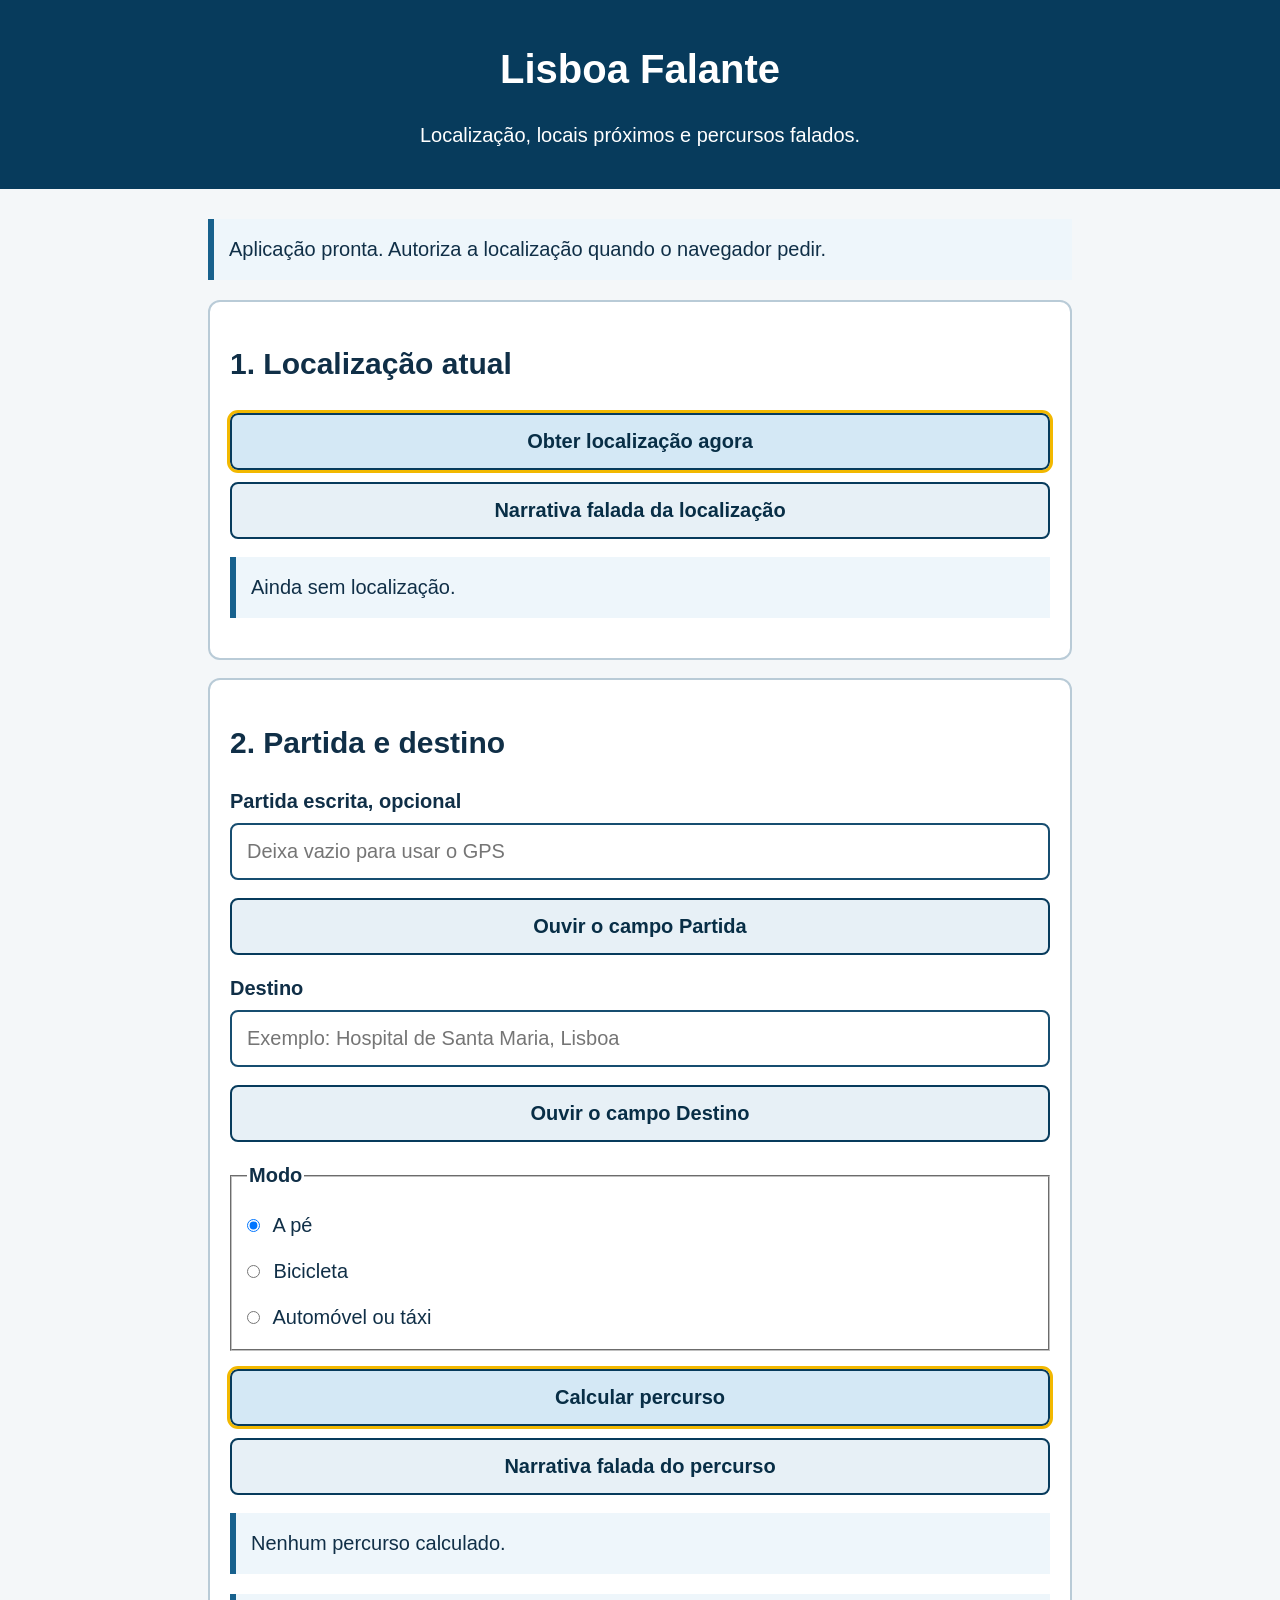
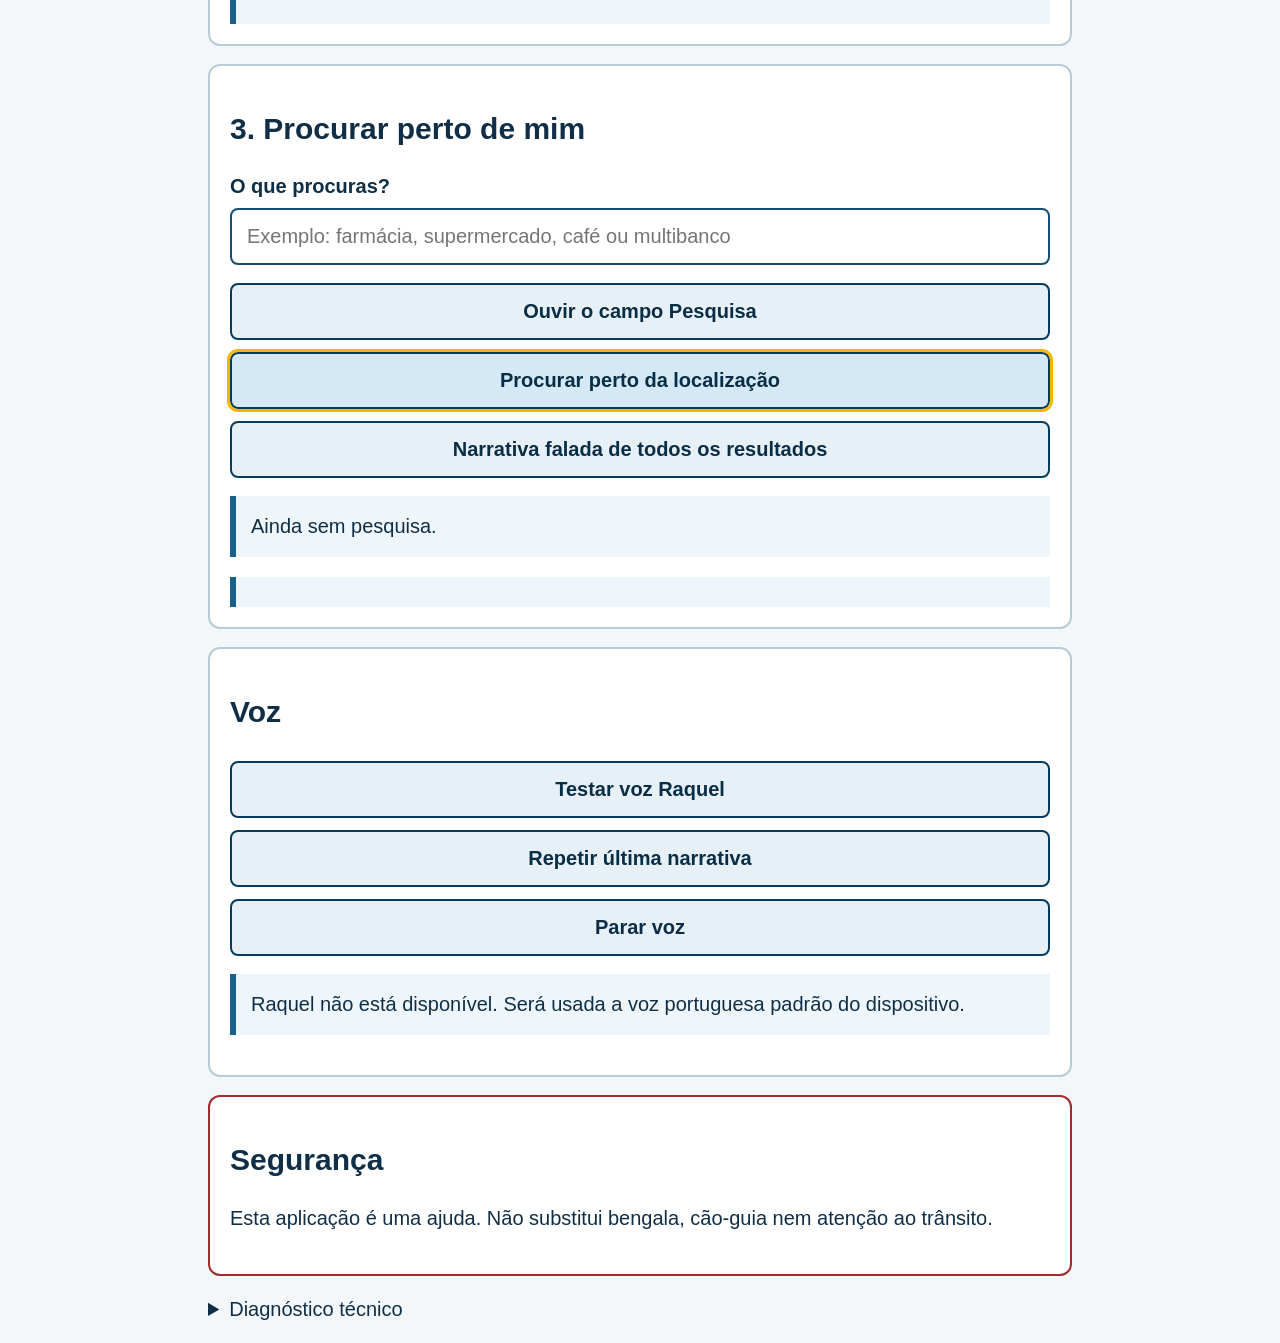
==== index.html @ d51a3bc4 "Lisboa Falante 15.7 - acessibilidade e voz" ====
<!doctype html>
<html lang="pt-PT">
<head>
<meta charset="utf-8">
<meta name="viewport" content="width=device-width,initial-scale=1">
<title>Lisboa Falante 15.7</title>
<link rel="stylesheet" href="style.css?v=15.7">
</head>
<body>
<a class="skip" href="#principal">Saltar para o conteúdo principal</a>
<header><h1>Lisboa Falante</h1><p>Localização, locais próximos e percursos falados.</p></header>
<main id="principal">
<p id="estado-geral" class="estado" role="status" aria-live="assertive">Aplicação pronta. Autoriza a localização quando o navegador pedir.</p>

<section>
<h2>1. Localização atual</h2>
<button id="obter-localizacao" class="principal">Obter localização agora</button>
<button id="ouvir-localizacao">Narrativa falada da localização</button>
<p id="estado-gps" class="estado" role="status" aria-live="assertive">Ainda sem localização.</p>
</section>

<section>
<h2>2. Partida e destino</h2>
<label for="partida">Partida escrita, opcional</label>
<input id="partida" type="text" placeholder="Deixa vazio para usar o GPS">
<button type="button" class="ouvir-campo" data-campo="partida" data-rotulo="Partida">Ouvir o campo Partida</button>

<label for="destino">Destino</label>
<input id="destino" type="text" placeholder="Exemplo: Hospital de Santa Maria, Lisboa">
<button type="button" class="ouvir-campo" data-campo="destino" data-rotulo="Destino">Ouvir o campo Destino</button>

<fieldset><legend>Modo</legend>
<label><input type="radio" name="modo" value="pedestrian" checked> A pé</label>
<label><input type="radio" name="modo" value="bicycle"> Bicicleta</label>
<label><input type="radio" name="modo" value="auto"> Automóvel ou táxi</label>
</fieldset>
<button id="calcular" class="principal">Calcular percurso</button>
<button id="ouvir-percurso">Narrativa falada do percurso</button>
<p id="estado-percurso" class="estado" role="status" aria-live="polite">Nenhum percurso calculado.</p>
<div id="resultado-percurso" class="resultado" tabindex="-1"></div>
</section>

<section>
<h2>3. Procurar perto de mim</h2>
<label for="pesquisa">O que procuras?</label>
<input id="pesquisa" type="text" placeholder="Exemplo: farmácia, supermercado, café ou multibanco">
<button type="button" class="ouvir-campo" data-campo="pesquisa" data-rotulo="Pesquisa">Ouvir o campo Pesquisa</button>
<button id="procurar" class="principal">Procurar perto da localização</button>
<button id="ouvir-resultados">Narrativa falada de todos os resultados</button>
<p id="estado-pesquisa" class="estado" role="status" aria-live="polite">Ainda sem pesquisa.</p>
<div id="resultado-pesquisa" class="resultado" tabindex="-1"></div>
</section>

<section>
<h2>Voz</h2>
<button id="testar-voz">Testar voz Raquel</button>
<button id="repetir-ultima">Repetir última narrativa</button>
<button id="parar-voz">Parar voz</button>
<p id="estado-voz" class="estado" role="status" aria-live="polite">A aplicação vai preferir a voz Raquel quando ela estiver instalada no dispositivo.</p>
</section>

<section class="aviso"><h2>Segurança</h2><p>Esta aplicação é uma ajuda. Não substitui bengala, cão-guia nem atenção ao trânsito.</p></section>
<details><summary>Diagnóstico técnico</summary><pre id="diagnostico">Sem erros registados.</pre></details>
</main>
<script src="app.js?v=15.7"></script>
</body>
</html>
---- style.css ----
*{box-sizing:border-box}body{margin:0;font-family:Arial,sans-serif;background:#f4f7f9;color:#102f47;font-size:20px;line-height:1.55}header,main{max-width:900px;margin:auto;padding:18px}header{background:#073b5c;color:#fff;max-width:none;text-align:center}section{background:#fff;border:2px solid #b9cbd7;border-radius:12px;padding:20px;margin:18px 0}h1,h2{line-height:1.2}label,legend{font-weight:700;display:block;margin-top:12px}input{width:100%;font-size:20px;padding:15px;border:2px solid #174d70;border-radius:8px;margin:6px 0 12px}button{width:100%;font-size:20px;font-weight:700;padding:15px;margin:6px 0;border:2px solid #073b5c;border-radius:8px;background:#e7f0f6;color:#082e46}.principal{background:#d4e8f5;outline:3px solid #f2b800}.estado,.resultado{border-left:6px solid #17618d;background:#eef6fb;padding:15px;margin-top:12px}.resultado article{border-top:1px solid #9fb8c8;padding:12px 0}.skip{position:absolute;left:-9999px}.skip:focus{left:10px;top:10px;background:#fff;padding:12px;z-index:10}.aviso{border-color:#a02c2c}button:focus,input:focus,summary:focus{outline:4px solid #f2b800;outline-offset:2px}fieldset{margin:12px 0}fieldset label{font-weight:400}fieldset input{width:auto;margin-right:8px}@media(max-width:600px){body{font-size:18px}button,input{font-size:18px}}
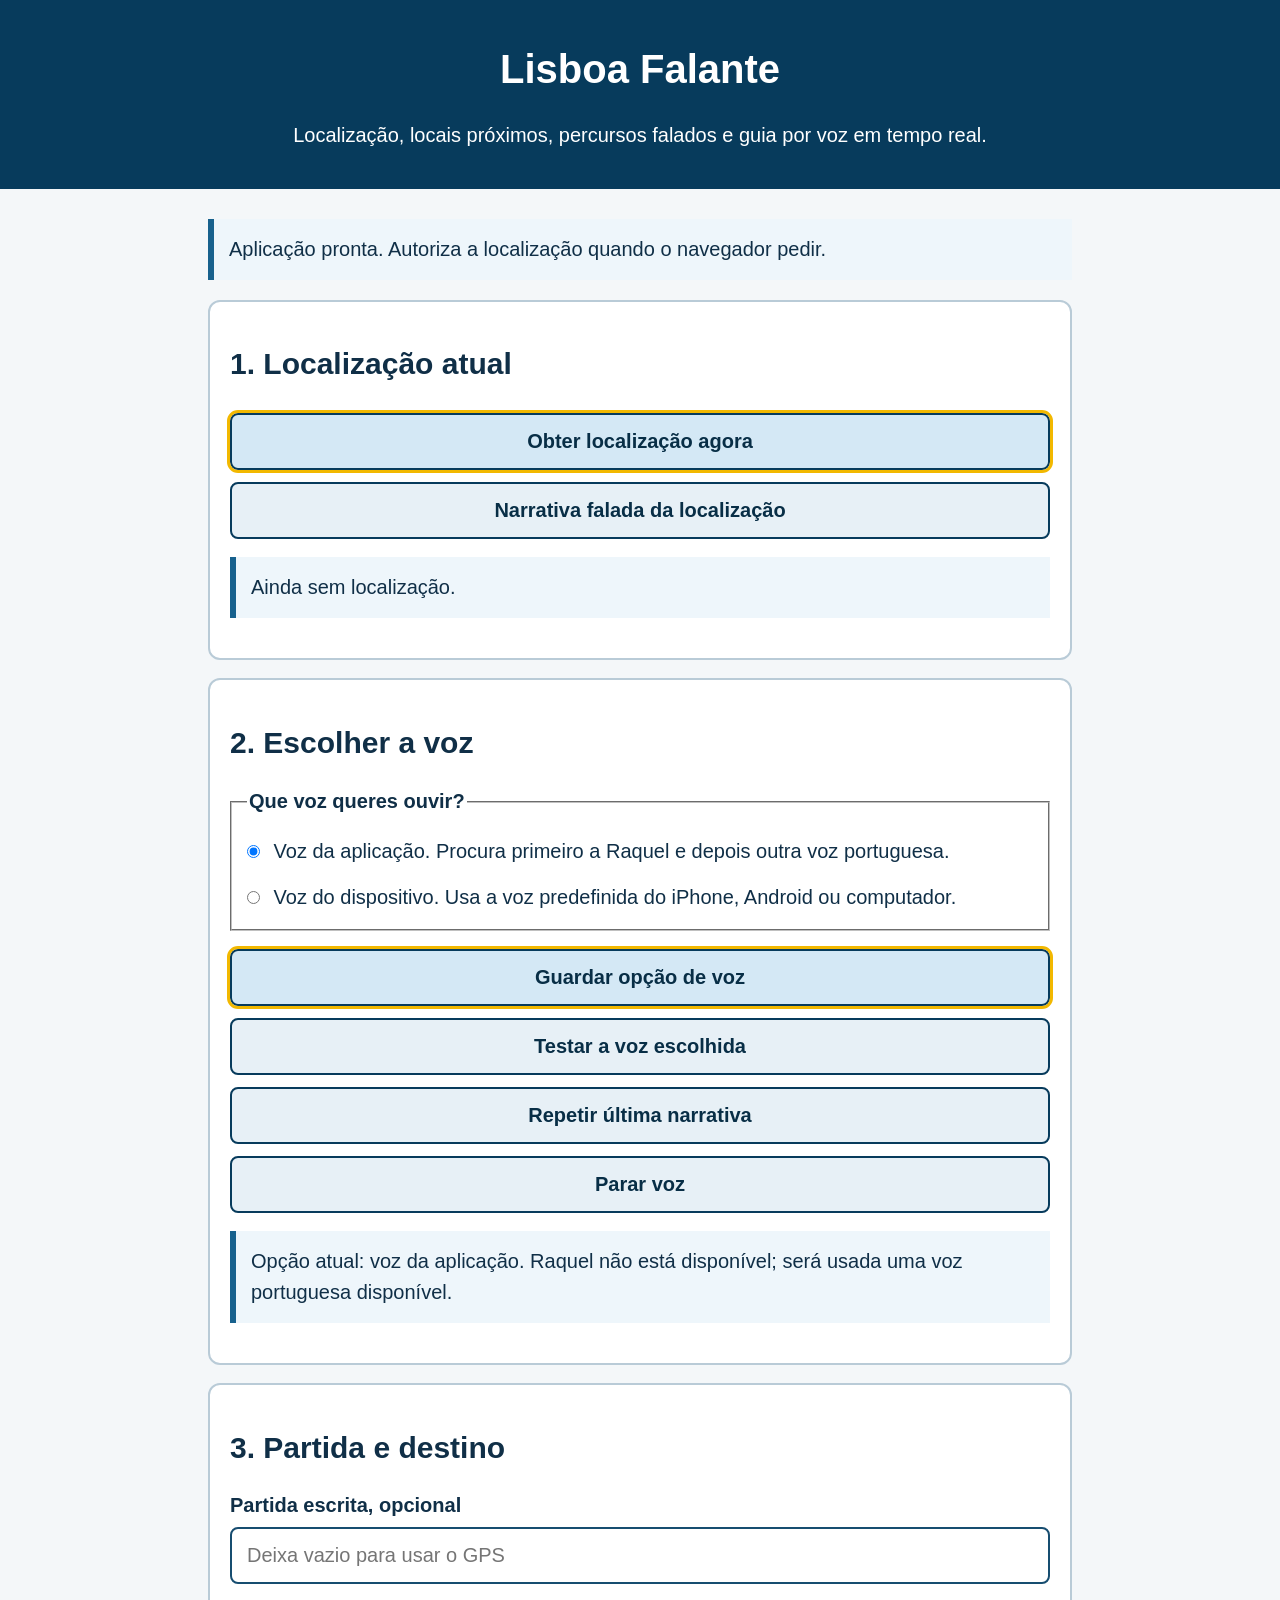
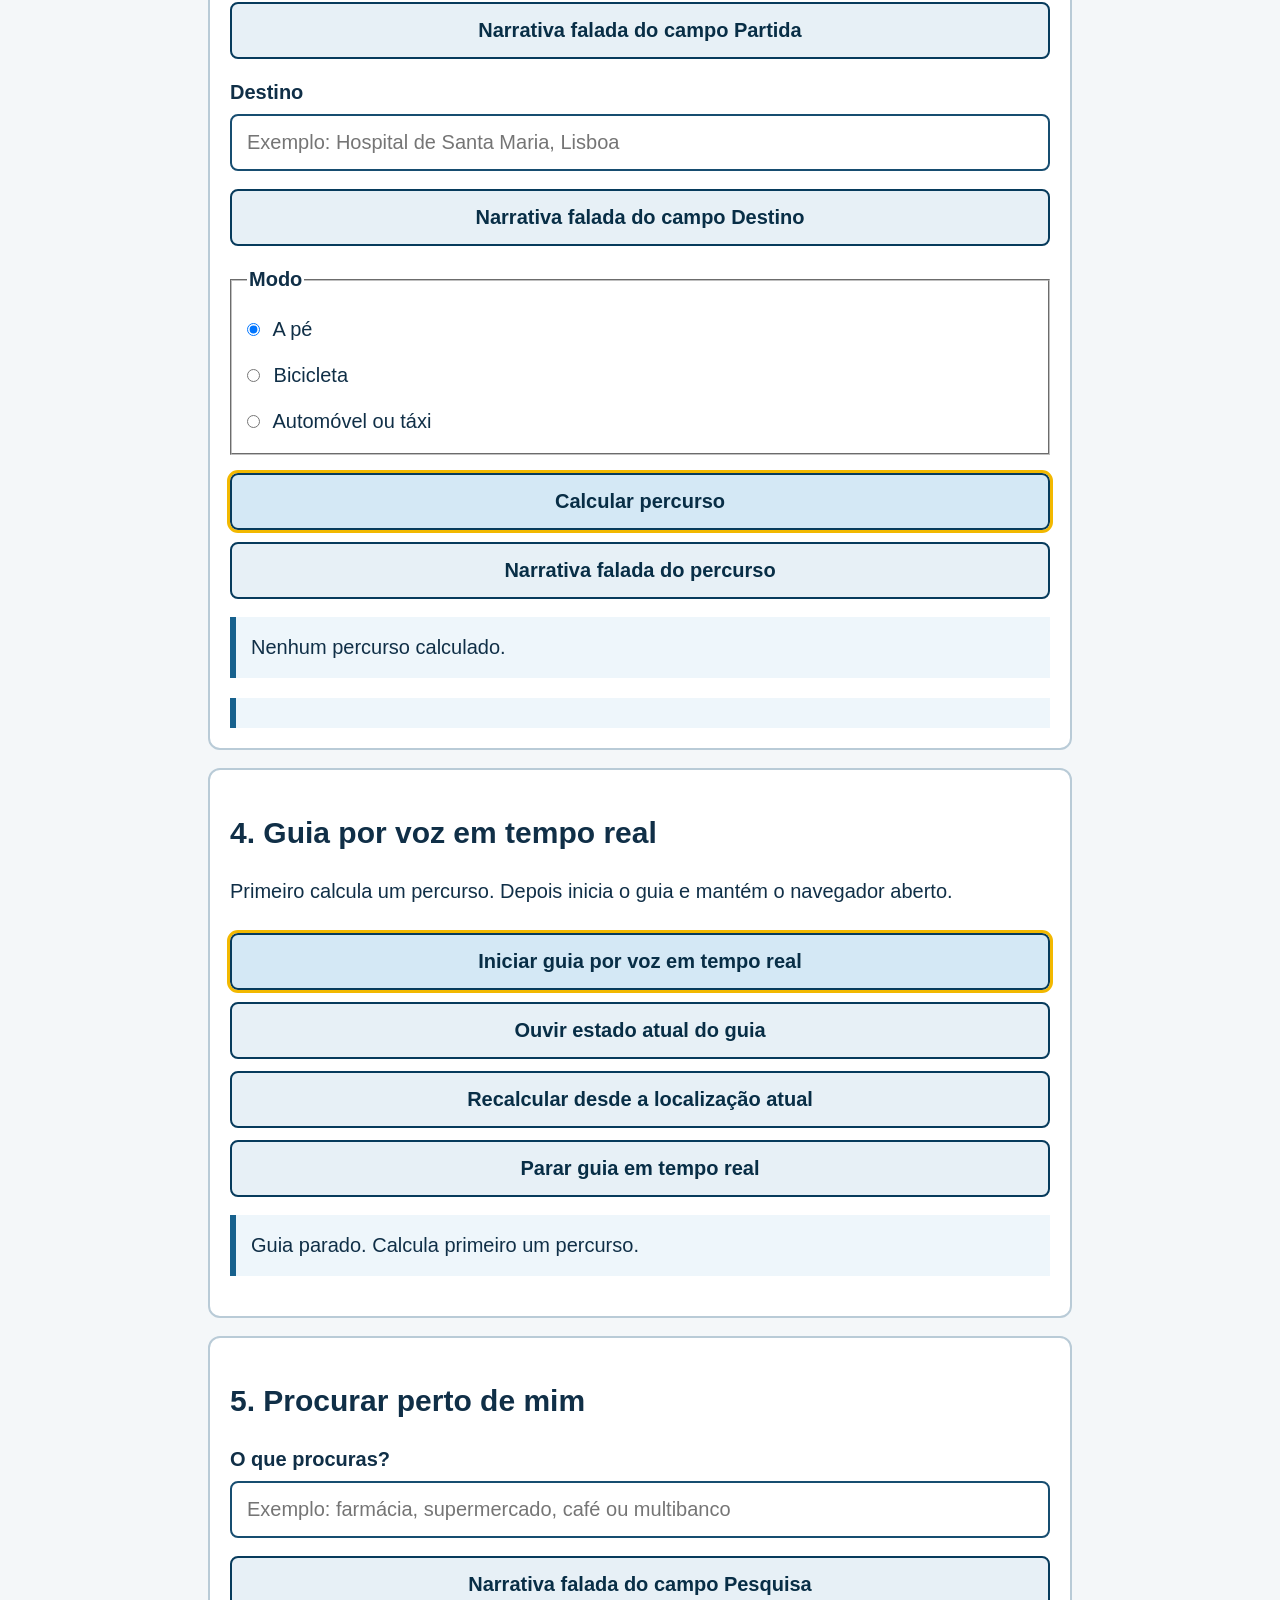
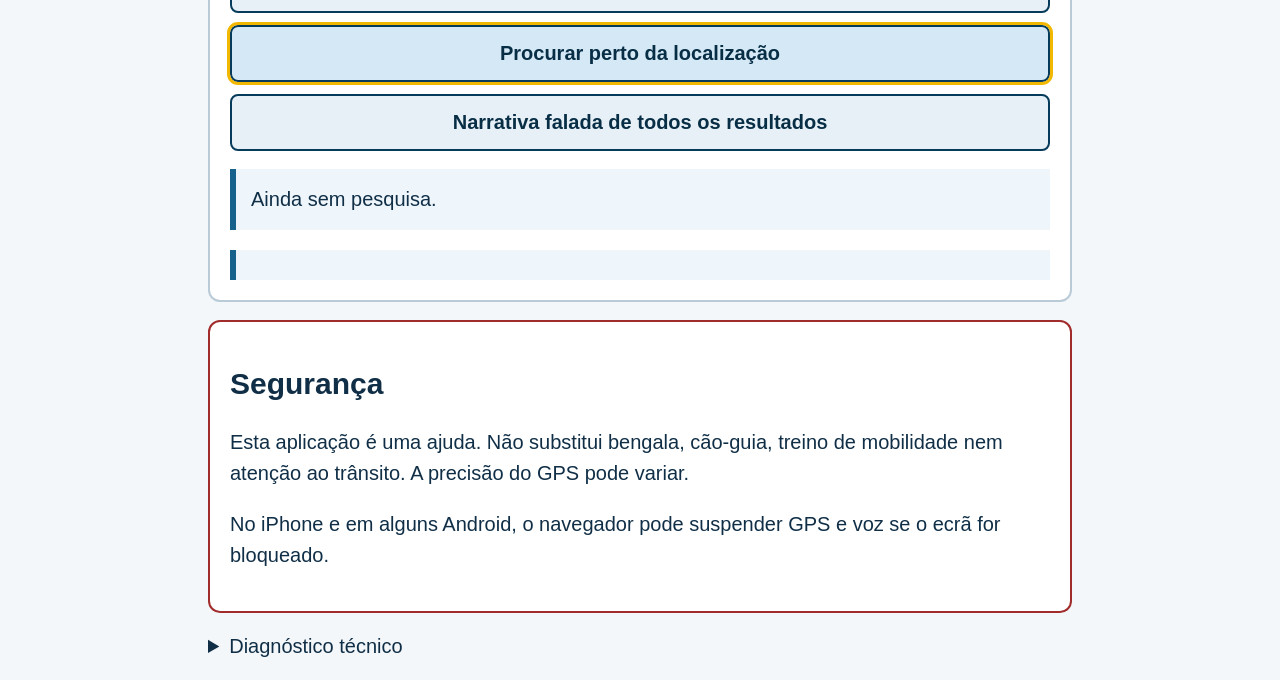
==== commit 08b4154d: "Lisboa Falante 15.8 - guia por voz em tempo real" ====
--- a/index.html
+++ b/index.html
@@ -3,12 +3,13 @@
 <head>
 <meta charset="utf-8">
 <meta name="viewport" content="width=device-width,initial-scale=1">
-<title>Lisboa Falante 15.7</title>
-<link rel="stylesheet" href="style.css?v=15.7">
+<meta name="theme-color" content="#083b66">
+<title>Lisboa Falante 15.8</title>
+<link rel="stylesheet" href="style.css?v=15.8">
 </head>
 <body>
 <a class="skip" href="#principal">Saltar para o conteúdo principal</a>
-<header><h1>Lisboa Falante</h1><p>Localização, locais próximos e percursos falados.</p></header>
+<header><h1>Lisboa Falante</h1><p>Localização, locais próximos, percursos falados e guia por voz em tempo real.</p></header>
 <main id="principal">
 <p id="estado-geral" class="estado" role="status" aria-live="assertive">Aplicação pronta. Autoriza a localização quando o navegador pedir.</p>
 
@@ -20,14 +21,28 @@
 </section>
 
 <section>
-<h2>2. Partida e destino</h2>
+<h2>2. Escolher a voz</h2>
+<fieldset>
+<legend>Que voz queres ouvir?</legend>
+<label><input type="radio" name="tipo-voz" value="aplicacao" checked> Voz da aplicação. Procura primeiro a Raquel e depois outra voz portuguesa.</label>
+<label><input type="radio" name="tipo-voz" value="dispositivo"> Voz do dispositivo. Usa a voz predefinida do iPhone, Android ou computador.</label>
+</fieldset>
+<button id="guardar-voz" class="principal">Guardar opção de voz</button>
+<button id="testar-voz">Testar a voz escolhida</button>
+<button id="repetir-ultima">Repetir última narrativa</button>
+<button id="parar-voz">Parar voz</button>
+<p id="estado-voz" class="estado" role="status" aria-live="polite">A carregar as vozes disponíveis.</p>
+</section>
+
+<section>
+<h2>3. Partida e destino</h2>
 <label for="partida">Partida escrita, opcional</label>
-<input id="partida" type="text" placeholder="Deixa vazio para usar o GPS">
-<button type="button" class="ouvir-campo" data-campo="partida" data-rotulo="Partida">Ouvir o campo Partida</button>
+<input id="partida" type="text" autocomplete="street-address" placeholder="Deixa vazio para usar o GPS">
+<button type="button" class="ouvir-campo" data-campo="partida" data-rotulo="Partida">Narrativa falada do campo Partida</button>
 
 <label for="destino">Destino</label>
-<input id="destino" type="text" placeholder="Exemplo: Hospital de Santa Maria, Lisboa">
-<button type="button" class="ouvir-campo" data-campo="destino" data-rotulo="Destino">Ouvir o campo Destino</button>
+<input id="destino" type="text" autocomplete="street-address" placeholder="Exemplo: Hospital de Santa Maria, Lisboa">
+<button type="button" class="ouvir-campo" data-campo="destino" data-rotulo="Destino">Narrativa falada do campo Destino</button>
 
 <fieldset><legend>Modo</legend>
 <label><input type="radio" name="modo" value="pedestrian" checked> A pé</label>
@@ -41,27 +56,29 @@
 </section>
 
 <section>
-<h2>3. Procurar perto de mim</h2>
+<h2>4. Guia por voz em tempo real</h2>
+<p>Primeiro calcula um percurso. Depois inicia o guia e mantém o navegador aberto.</p>
+<button id="iniciar-guia" class="principal" disabled>Iniciar guia por voz em tempo real</button>
+<button id="estado-guia-falado" disabled>Ouvir estado atual do guia</button>
+<button id="recalcular-guia" disabled>Recalcular desde a localização atual</button>
+<button id="parar-guia" disabled>Parar guia em tempo real</button>
+<p id="estado-guia" class="estado" role="status" aria-live="assertive">Guia parado. Calcula primeiro um percurso.</p>
+</section>
+
+<section>
+<h2>5. Procurar perto de mim</h2>
 <label for="pesquisa">O que procuras?</label>
-<input id="pesquisa" type="text" placeholder="Exemplo: farmácia, supermercado, café ou multibanco">
-<button type="button" class="ouvir-campo" data-campo="pesquisa" data-rotulo="Pesquisa">Ouvir o campo Pesquisa</button>
+<input id="pesquisa" type="text" enterkeyhint="search" placeholder="Exemplo: farmácia, supermercado, café ou multibanco">
+<button type="button" class="ouvir-campo" data-campo="pesquisa" data-rotulo="Pesquisa">Narrativa falada do campo Pesquisa</button>
 <button id="procurar" class="principal">Procurar perto da localização</button>
 <button id="ouvir-resultados">Narrativa falada de todos os resultados</button>
 <p id="estado-pesquisa" class="estado" role="status" aria-live="polite">Ainda sem pesquisa.</p>
 <div id="resultado-pesquisa" class="resultado" tabindex="-1"></div>
 </section>
 
-<section>
-<h2>Voz</h2>
-<button id="testar-voz">Testar voz Raquel</button>
-<button id="repetir-ultima">Repetir última narrativa</button>
-<button id="parar-voz">Parar voz</button>
-<p id="estado-voz" class="estado" role="status" aria-live="polite">A aplicação vai preferir a voz Raquel quando ela estiver instalada no dispositivo.</p>
-</section>
-
-<section class="aviso"><h2>Segurança</h2><p>Esta aplicação é uma ajuda. Não substitui bengala, cão-guia nem atenção ao trânsito.</p></section>
+<section class="aviso"><h2>Segurança</h2><p>Esta aplicação é uma ajuda. Não substitui bengala, cão-guia, treino de mobilidade nem atenção ao trânsito. A precisão do GPS pode variar.</p><p>No iPhone e em alguns Android, o navegador pode suspender GPS e voz se o ecrã for bloqueado.</p></section>
 <details><summary>Diagnóstico técnico</summary><pre id="diagnostico">Sem erros registados.</pre></details>
 </main>
-<script src="app.js?v=15.7"></script>
+<script src="app.js?v=15.8"></script>
 </body>
 </html>
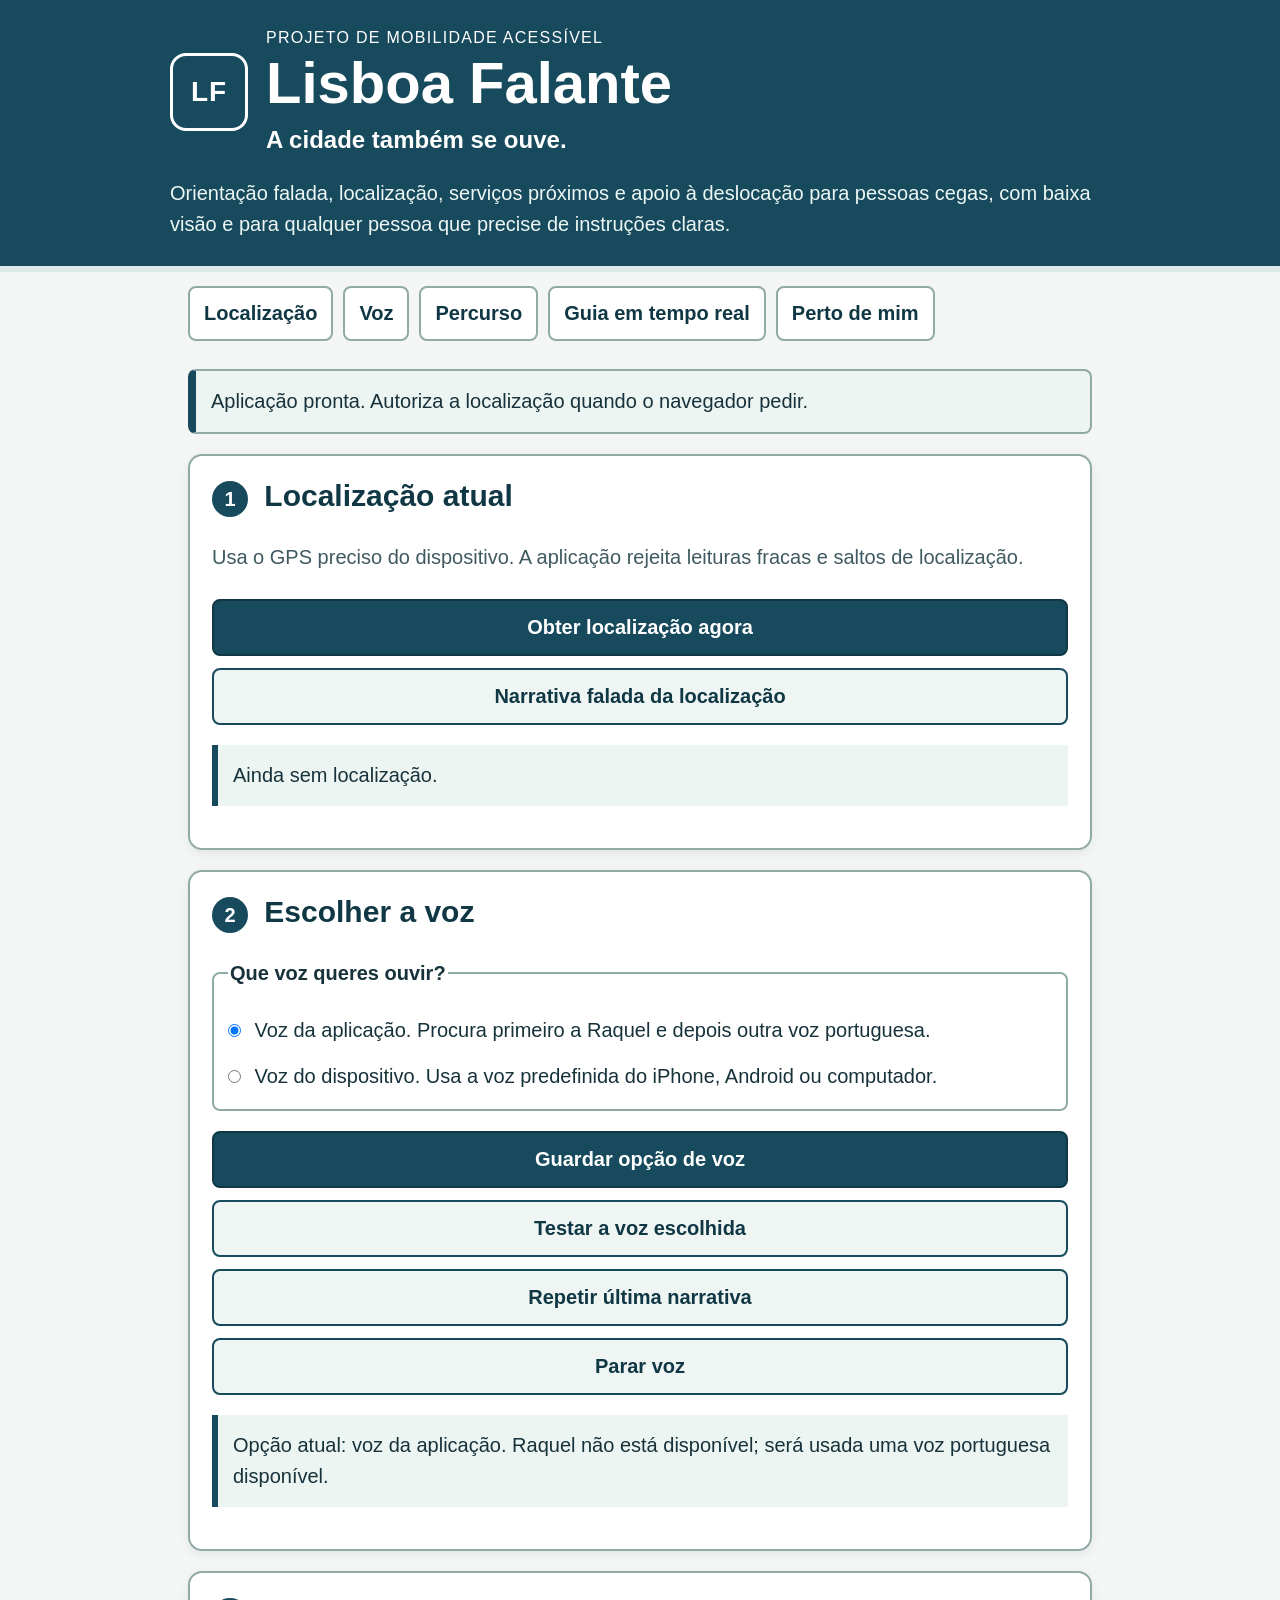
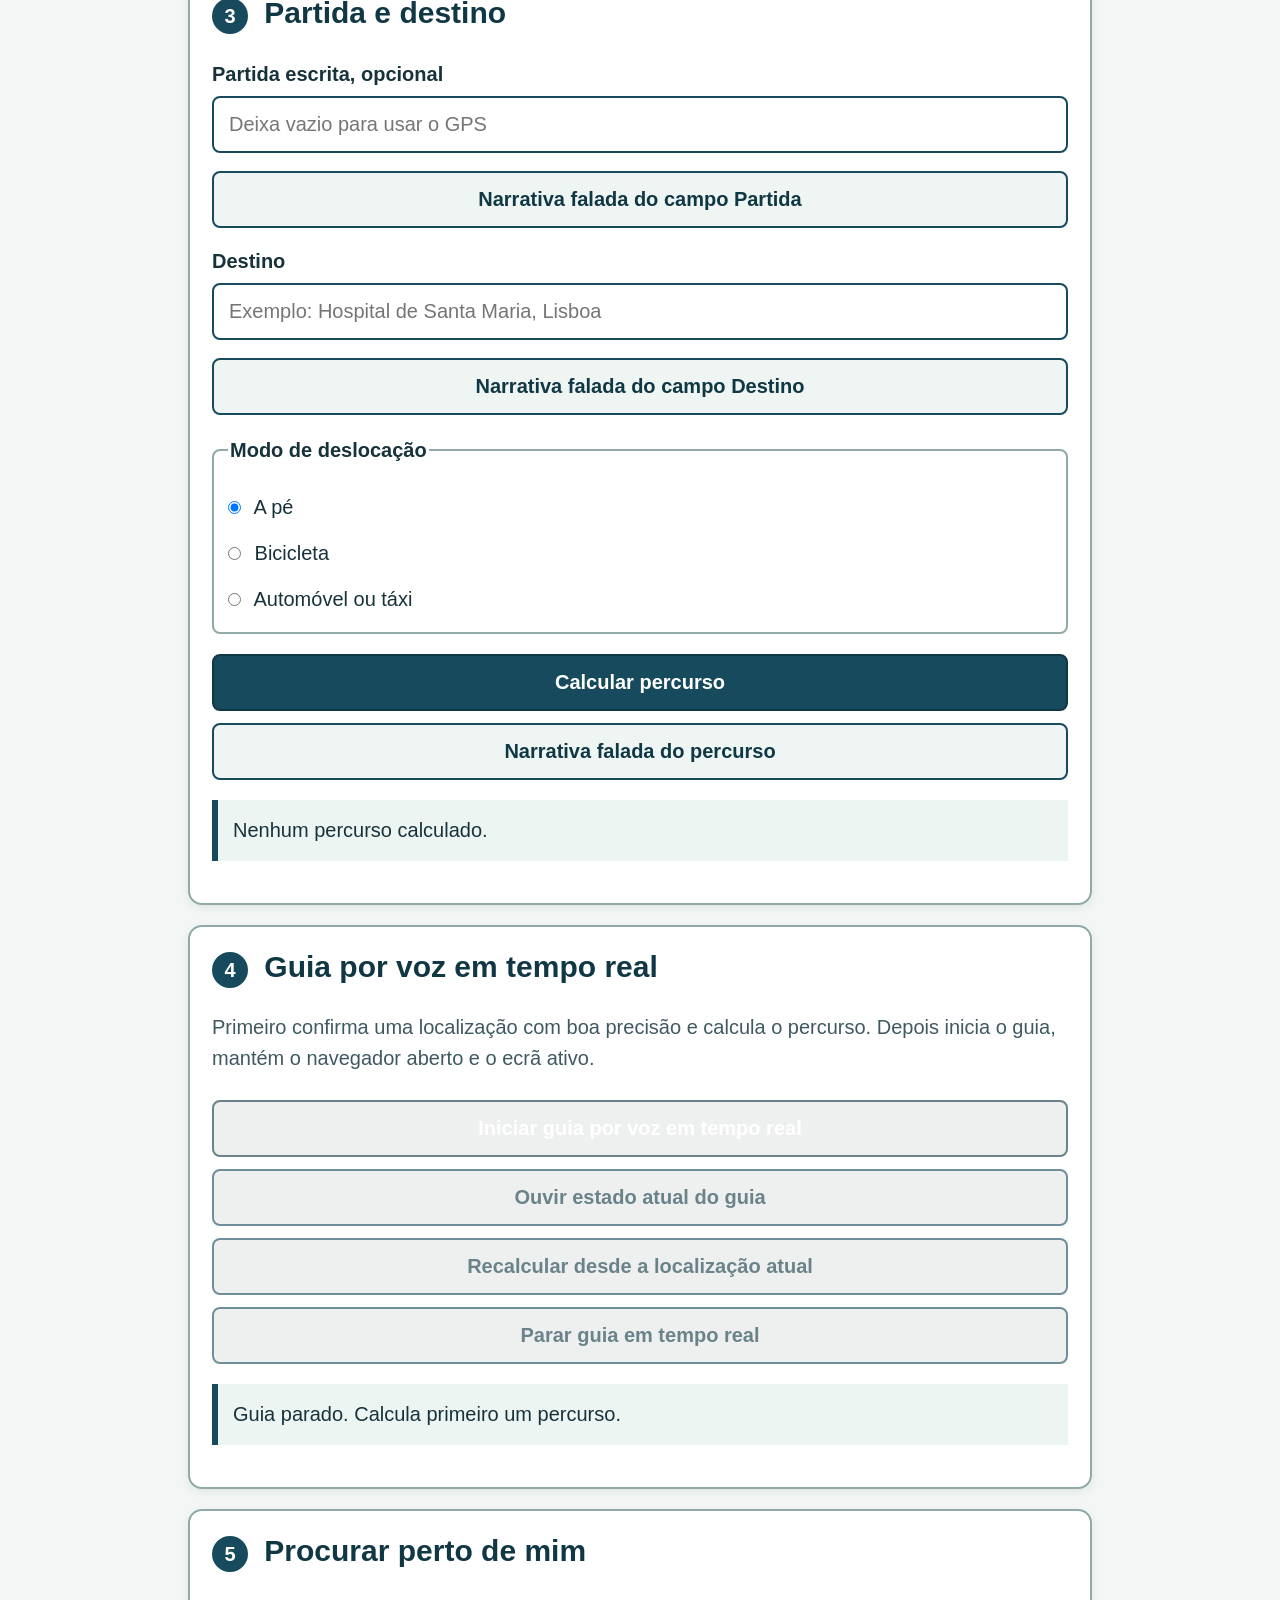
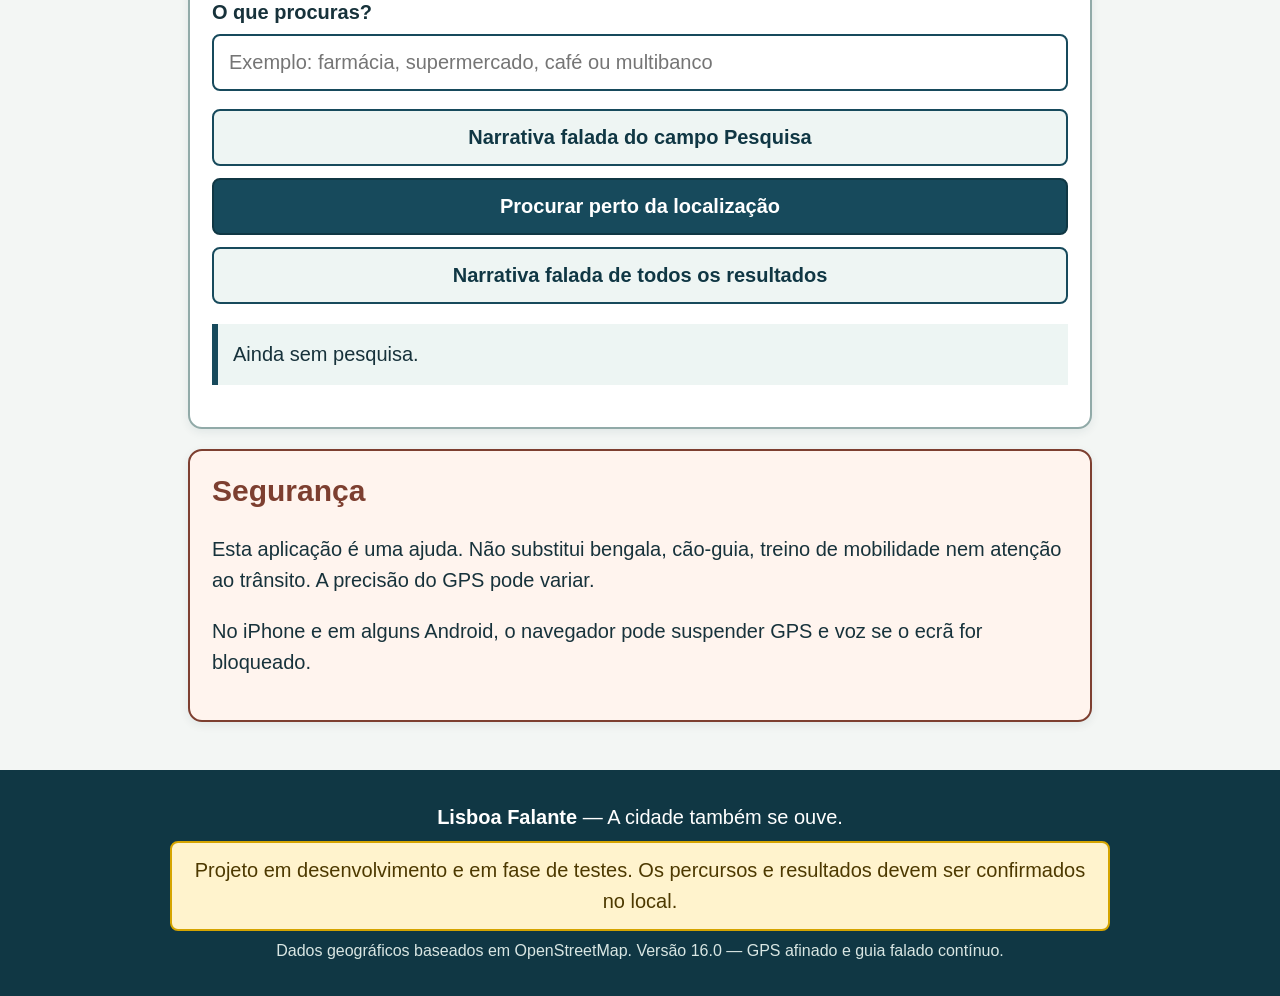
==== commit 28de45b0: "Publicar Lisboa Falante 16.0 GPS afinado" ====
--- a/index.html
+++ b/index.html
@@ -3,25 +3,46 @@
 <head>
 <meta charset="utf-8">
 <meta name="viewport" content="width=device-width,initial-scale=1">
-<meta name="theme-color" content="#083b66">
-<title>Lisboa Falante 15.8</title>
-<link rel="stylesheet" href="style.css?v=15.8">
+<meta name="theme-color" content="#174a5c">
+<meta name="description" content="Lisboa Falante: orientação acessível por GPS, pesquisa de serviços próximos, percursos narrados e guia por voz em tempo real.">
+<title>Lisboa Falante — A cidade também se ouve</title>
+<link rel="stylesheet" href="style.css?v=16.0">
 </head>
 <body>
 <a class="skip" href="#principal">Saltar para o conteúdo principal</a>
-<header><h1>Lisboa Falante</h1><p>Localização, locais próximos, percursos falados e guia por voz em tempo real.</p></header>
+<header class="topo-institucional">
+  <div class="marca" aria-label="Lisboa Falante">
+    <div class="simbolo" aria-hidden="true">LF</div>
+    <div>
+      <p class="designacao">Projeto de mobilidade acessível</p>
+      <h1>Lisboa Falante</h1>
+      <p class="lema">A cidade também se ouve.</p>
+    </div>
+  </div>
+  <p class="apresentacao">Orientação falada, localização, serviços próximos e apoio à deslocação para pessoas cegas, com baixa visão e para qualquer pessoa que precise de instruções claras.</p>
+</header>
+
+<nav class="atalhos" aria-label="Atalhos principais">
+  <a href="#localizacao">Localização</a>
+  <a href="#voz">Voz</a>
+  <a href="#percurso">Percurso</a>
+  <a href="#guia">Guia em tempo real</a>
+  <a href="#proximidade">Perto de mim</a>
+</nav>
+
 <main id="principal">
-<p id="estado-geral" class="estado" role="status" aria-live="assertive">Aplicação pronta. Autoriza a localização quando o navegador pedir.</p>
+<p id="estado-geral" class="estado destaque-estado" role="status" aria-live="assertive">Aplicação pronta. Autoriza a localização quando o navegador pedir.</p>
 
-<section>
-<h2>1. Localização atual</h2>
+<section id="localizacao" aria-labelledby="titulo-localizacao">
+<h2 id="titulo-localizacao"><span class="numero">1</span> Localização atual</h2>
+<p class="ajuda">Usa o GPS preciso do dispositivo. A aplicação rejeita leituras fracas e saltos de localização.</p>
 <button id="obter-localizacao" class="principal">Obter localização agora</button>
 <button id="ouvir-localizacao">Narrativa falada da localização</button>
 <p id="estado-gps" class="estado" role="status" aria-live="assertive">Ainda sem localização.</p>
 </section>
 
-<section>
-<h2>2. Escolher a voz</h2>
+<section id="voz" aria-labelledby="titulo-voz">
+<h2 id="titulo-voz"><span class="numero">2</span> Escolher a voz</h2>
 <fieldset>
 <legend>Que voz queres ouvir?</legend>
 <label><input type="radio" name="tipo-voz" value="aplicacao" checked> Voz da aplicação. Procura primeiro a Raquel e depois outra voz portuguesa.</label>
@@ -34,8 +55,8 @@
 <p id="estado-voz" class="estado" role="status" aria-live="polite">A carregar as vozes disponíveis.</p>
 </section>
 
-<section>
-<h2>3. Partida e destino</h2>
+<section id="percurso" aria-labelledby="titulo-percurso">
+<h2 id="titulo-percurso"><span class="numero">3</span> Partida e destino</h2>
 <label for="partida">Partida escrita, opcional</label>
 <input id="partida" type="text" autocomplete="street-address" placeholder="Deixa vazio para usar o GPS">
 <button type="button" class="ouvir-campo" data-campo="partida" data-rotulo="Partida">Narrativa falada do campo Partida</button>
@@ -44,7 +65,7 @@
 <input id="destino" type="text" autocomplete="street-address" placeholder="Exemplo: Hospital de Santa Maria, Lisboa">
 <button type="button" class="ouvir-campo" data-campo="destino" data-rotulo="Destino">Narrativa falada do campo Destino</button>
 
-<fieldset><legend>Modo</legend>
+<fieldset><legend>Modo de deslocação</legend>
 <label><input type="radio" name="modo" value="pedestrian" checked> A pé</label>
 <label><input type="radio" name="modo" value="bicycle"> Bicicleta</label>
 <label><input type="radio" name="modo" value="auto"> Automóvel ou táxi</label>
@@ -55,9 +76,9 @@
 <div id="resultado-percurso" class="resultado" tabindex="-1"></div>
 </section>
 
-<section>
-<h2>4. Guia por voz em tempo real</h2>
-<p>Primeiro calcula um percurso. Depois inicia o guia e mantém o navegador aberto.</p>
+<section id="guia" aria-labelledby="titulo-guia">
+<h2 id="titulo-guia"><span class="numero">4</span> Guia por voz em tempo real</h2>
+<p class="ajuda">Primeiro confirma uma localização com boa precisão e calcula o percurso. Depois inicia o guia, mantém o navegador aberto e o ecrã ativo.</p>
 <button id="iniciar-guia" class="principal" disabled>Iniciar guia por voz em tempo real</button>
 <button id="estado-guia-falado" disabled>Ouvir estado atual do guia</button>
 <button id="recalcular-guia" disabled>Recalcular desde a localização atual</button>
@@ -65,8 +86,8 @@
 <p id="estado-guia" class="estado" role="status" aria-live="assertive">Guia parado. Calcula primeiro um percurso.</p>
 </section>
 
-<section>
-<h2>5. Procurar perto de mim</h2>
+<section id="proximidade" aria-labelledby="titulo-proximidade">
+<h2 id="titulo-proximidade"><span class="numero">5</span> Procurar perto de mim</h2>
 <label for="pesquisa">O que procuras?</label>
 <input id="pesquisa" type="text" enterkeyhint="search" placeholder="Exemplo: farmácia, supermercado, café ou multibanco">
 <button type="button" class="ouvir-campo" data-campo="pesquisa" data-rotulo="Pesquisa">Narrativa falada do campo Pesquisa</button>
@@ -76,9 +97,20 @@
 <div id="resultado-pesquisa" class="resultado" tabindex="-1"></div>
 </section>
 
-<section class="aviso"><h2>Segurança</h2><p>Esta aplicação é uma ajuda. Não substitui bengala, cão-guia, treino de mobilidade nem atenção ao trânsito. A precisão do GPS pode variar.</p><p>No iPhone e em alguns Android, o navegador pode suspender GPS e voz se o ecrã for bloqueado.</p></section>
-<details><summary>Diagnóstico técnico</summary><pre id="diagnostico">Sem erros registados.</pre></details>
+<section class="aviso" aria-labelledby="titulo-seguranca">
+<h2 id="titulo-seguranca">Segurança</h2>
+<p>Esta aplicação é uma ajuda. Não substitui bengala, cão-guia, treino de mobilidade nem atenção ao trânsito. A precisão do GPS pode variar.</p>
+<p>No iPhone e em alguns Android, o navegador pode suspender GPS e voz se o ecrã for bloqueado.</p>
+</section>
+
+<details class="diagnostico-oculto"><summary>Diagnóstico técnico reservado</summary><pre id="diagnostico">Sem erros registados.</pre></details>
 </main>
-<script src="app.js?v=15.8"></script>
+
+<footer>
+  <p><strong>Lisboa Falante</strong> — A cidade também se ouve.</p>
+  <p class="desenvolvimento" role="note">Projeto em desenvolvimento e em fase de testes. Os percursos e resultados devem ser confirmados no local.</p>
+  <p class="creditos">Dados geográficos baseados em OpenStreetMap. Versão 16.0 — GPS afinado e guia falado contínuo.</p>
+</footer>
+<script src="app.js?v=16.0"></script>
 </body>
 </html>
--- a/style.css
+++ b/style.css
@@ -1 +1 @@
-*{box-sizing:border-box}body{margin:0;font-family:Arial,sans-serif;background:#f4f7f9;color:#102f47;font-size:20px;line-height:1.55}header,main{max-width:900px;margin:auto;padding:18px}header{background:#073b5c;color:#fff;max-width:none;text-align:center}section{background:#fff;border:2px solid #b9cbd7;border-radius:12px;padding:20px;margin:18px 0}h1,h2{line-height:1.2}label,legend{font-weight:700;display:block;margin-top:12px}input{width:100%;font-size:20px;padding:15px;border:2px solid #174d70;border-radius:8px;margin:6px 0 12px}button{width:100%;font-size:20px;font-weight:700;padding:15px;margin:6px 0;border:2px solid #073b5c;border-radius:8px;background:#e7f0f6;color:#082e46}.principal{background:#d4e8f5;outline:3px solid #f2b800}.estado,.resultado{border-left:6px solid #17618d;background:#eef6fb;padding:15px;margin-top:12px}.resultado article{border-top:1px solid #9fb8c8;padding:12px 0}.skip{position:absolute;left:-9999px}.skip:focus{left:10px;top:10px;background:#fff;padding:12px;z-index:10}.aviso{border-color:#a02c2c}button:focus,input:focus,summary:focus{outline:4px solid #f2b800;outline-offset:2px}fieldset{margin:12px 0}fieldset label{font-weight:400}fieldset input{width:auto;margin-right:8px}@media(max-width:600px){body{font-size:18px}button,input{font-size:18px}}
+:root{--fundo:#f3f6f4;--superficie:#fff;--texto:#17323b;--texto-suave:#3f5961;--primaria:#174a5c;--primaria-escura:#103744;--secundaria:#dcebe7;--borda:#91aaa8;--foco:#e6a700;--estado:#edf5f3;--alerta:#7d3f30;--alerta-fundo:#fff4ee}*{box-sizing:border-box}html{scroll-behavior:smooth}body{margin:0;font-family:Arial,"Helvetica Neue",sans-serif;background:var(--fundo);color:var(--texto);font-size:20px;line-height:1.55}.skip{position:absolute;left:-9999px}.skip:focus{left:12px;top:12px;background:#fff;color:#000;padding:14px;z-index:100;border:3px solid var(--foco)}.topo-institucional{background:var(--primaria);color:#fff;padding:26px max(20px,calc((100% - 940px)/2));border-bottom:6px solid var(--secundaria)}.marca{display:flex;gap:18px;align-items:center}.simbolo{display:flex;align-items:center;justify-content:center;min-width:78px;height:78px;border:3px solid #fff;border-radius:16px;font-size:28px;font-weight:800;letter-spacing:1px}.designacao{margin:0 0 2px;font-size:16px;text-transform:uppercase;letter-spacing:.08em}.topo-institucional h1{margin:0;font-size:clamp(36px,6vw,58px);line-height:1.05}.lema{margin:7px 0 0;font-size:24px;font-weight:700}.apresentacao{max-width:940px;margin:20px 0 0;color:#edf7f5}.atalhos{max-width:940px;margin:0 auto;padding:14px 18px;display:flex;flex-wrap:wrap;gap:10px}.atalhos a{background:var(--superficie);color:var(--primaria-escura);border:2px solid var(--borda);border-radius:8px;padding:10px 14px;font-weight:700;text-decoration:none}.atalhos a:focus,.atalhos a:hover{background:var(--secundaria);text-decoration:underline}main{max-width:940px;margin:auto;padding:0 18px 28px}section{background:var(--superficie);border:2px solid var(--borda);border-radius:14px;padding:22px;margin:20px 0;box-shadow:0 3px 10px rgba(16,55,68,.08)}h1,h2{line-height:1.2}h2{color:var(--primaria-escura);margin-top:0}.numero{display:inline-flex;align-items:center;justify-content:center;width:36px;height:36px;border-radius:50%;background:var(--primaria);color:#fff;font-size:20px;margin-right:8px}.ajuda{color:var(--texto-suave)}label,legend{font-weight:700;display:block;margin-top:12px}input{width:100%;font-size:20px;padding:15px;border:2px solid var(--primaria);border-radius:8px;margin:6px 0 12px;background:#fff;color:var(--texto)}button{width:100%;font-size:20px;font-weight:700;padding:15px;margin:6px 0;border:2px solid var(--primaria);border-radius:8px;background:#eef5f3;color:var(--primaria-escura);cursor:pointer}button:hover{background:var(--secundaria)}button:disabled{cursor:not-allowed;opacity:.62;background:#e5e8e7}.principal{background:var(--primaria);color:#fff;border-color:var(--primaria-escura)}.principal:hover{background:var(--primaria-escura)}.estado,.resultado{border-left:6px solid var(--primaria);background:var(--estado);padding:15px;margin-top:14px}.destaque-estado{border:2px solid var(--borda);border-left:8px solid var(--primaria);border-radius:8px}.resultado:empty{display:none}.resultado article{border-top:1px solid var(--borda);padding:14px 0}.aviso{border-color:var(--alerta);background:var(--alerta-fundo)}.aviso h2{color:var(--alerta)}button:focus,input:focus,summary:focus,a:focus{outline:4px solid var(--foco);outline-offset:3px}fieldset{margin:14px 0;padding:14px;border:2px solid var(--borda);border-radius:8px}fieldset label{font-weight:400}fieldset input{width:auto;margin-right:8px}.diagnostico-oculto{display:none}footer{background:var(--primaria-escura);color:#fff;text-align:center;padding:24px 18px}footer p{max-width:940px;margin:8px auto}.desenvolvimento{background:#fff3cd;color:#4d3900;border:2px solid #d5a400;border-radius:8px;padding:12px}.creditos{font-size:16px;color:#d9e6e3}@media(max-width:600px){body{font-size:18px}.topo-institucional{padding:22px 16px}.marca{align-items:flex-start}.simbolo{min-width:62px;height:62px;font-size:22px}.lema{font-size:21px}.atalhos{display:block}.atalhos a{display:block;margin:7px 0}button,input{font-size:18px}section{padding:17px}}
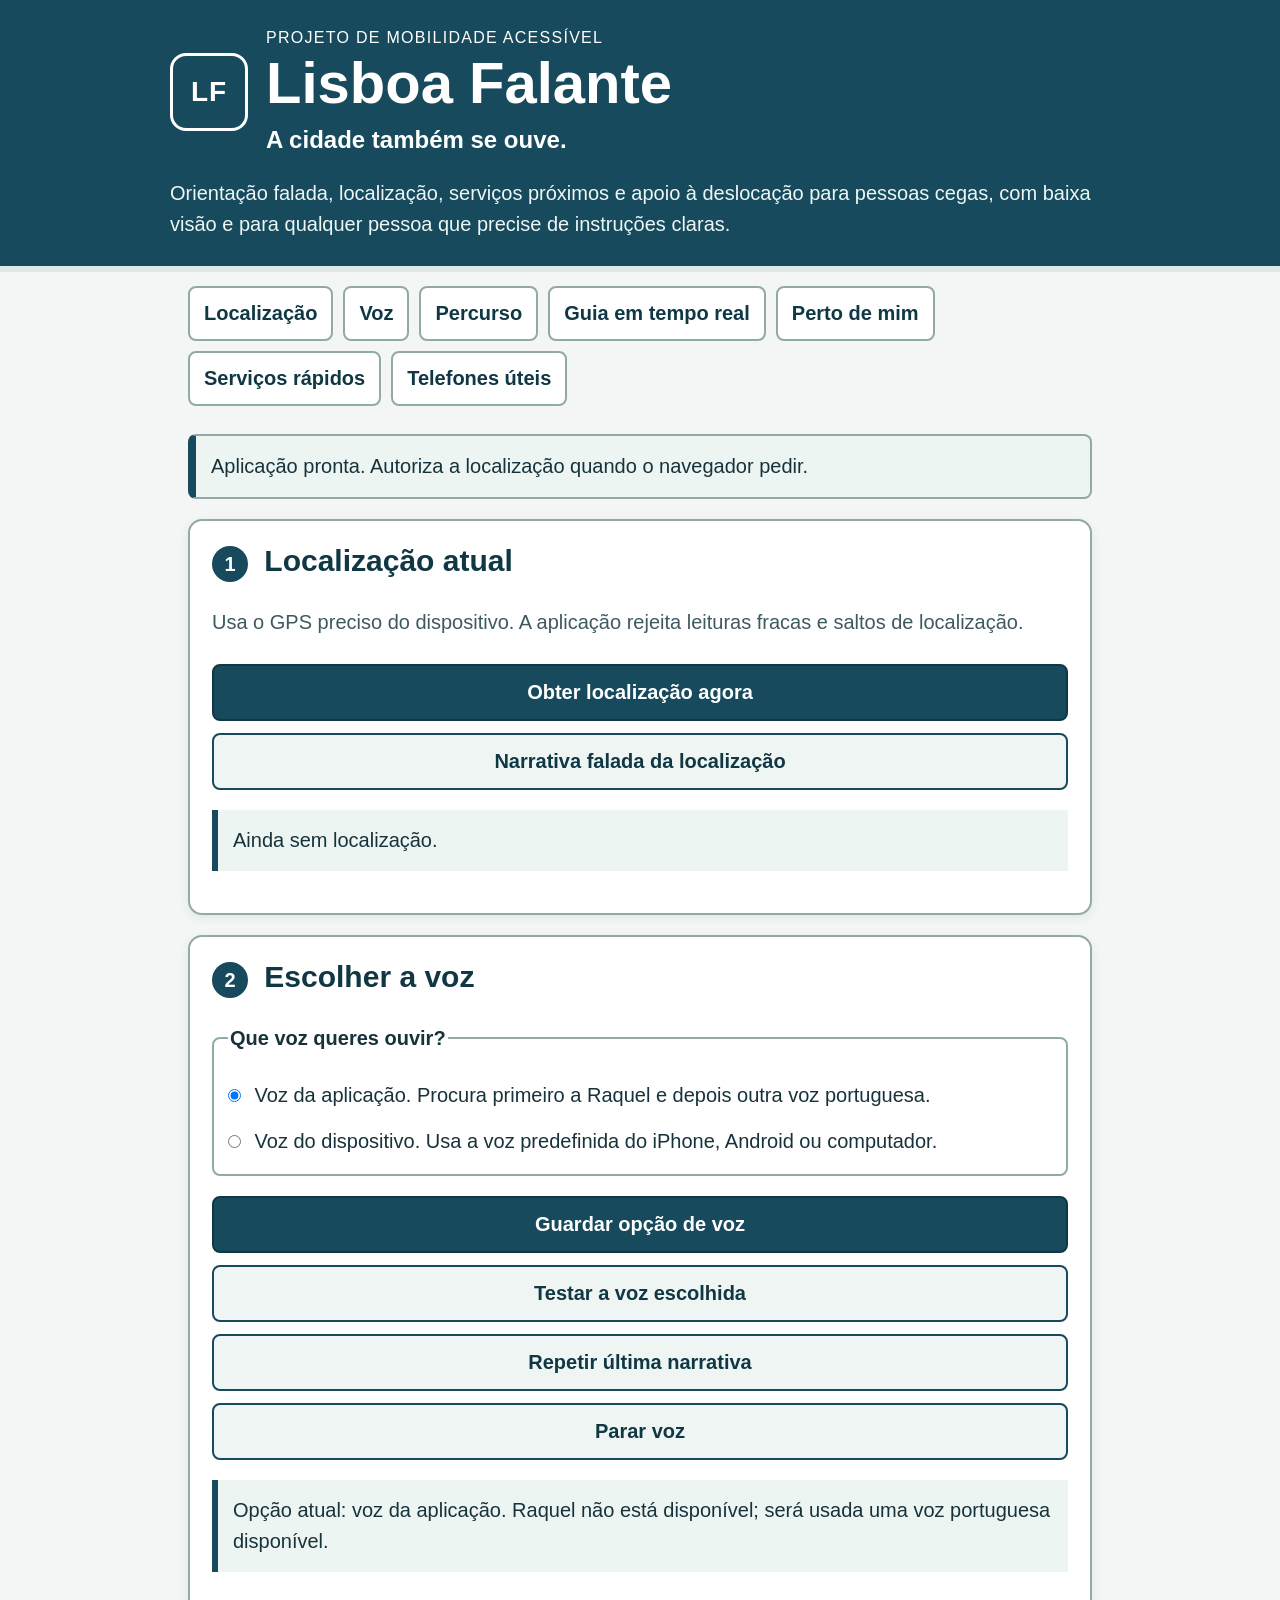
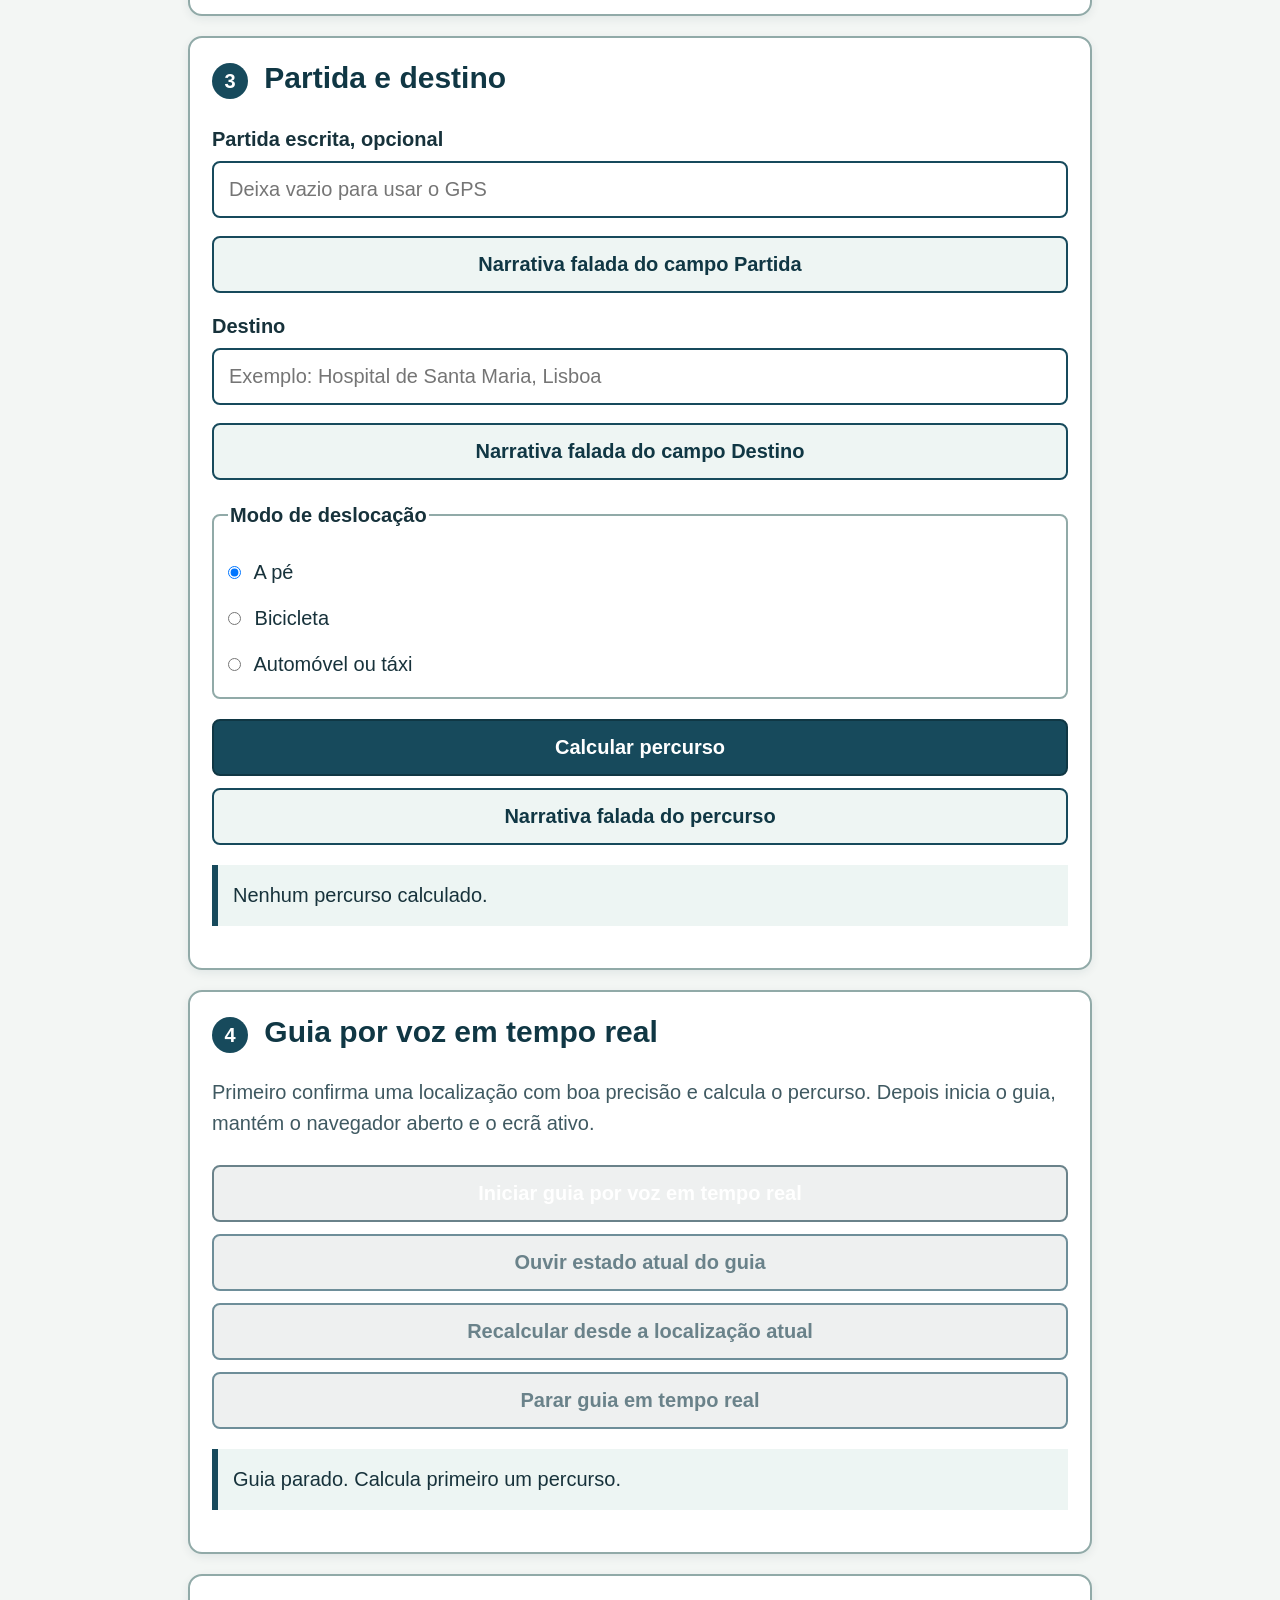
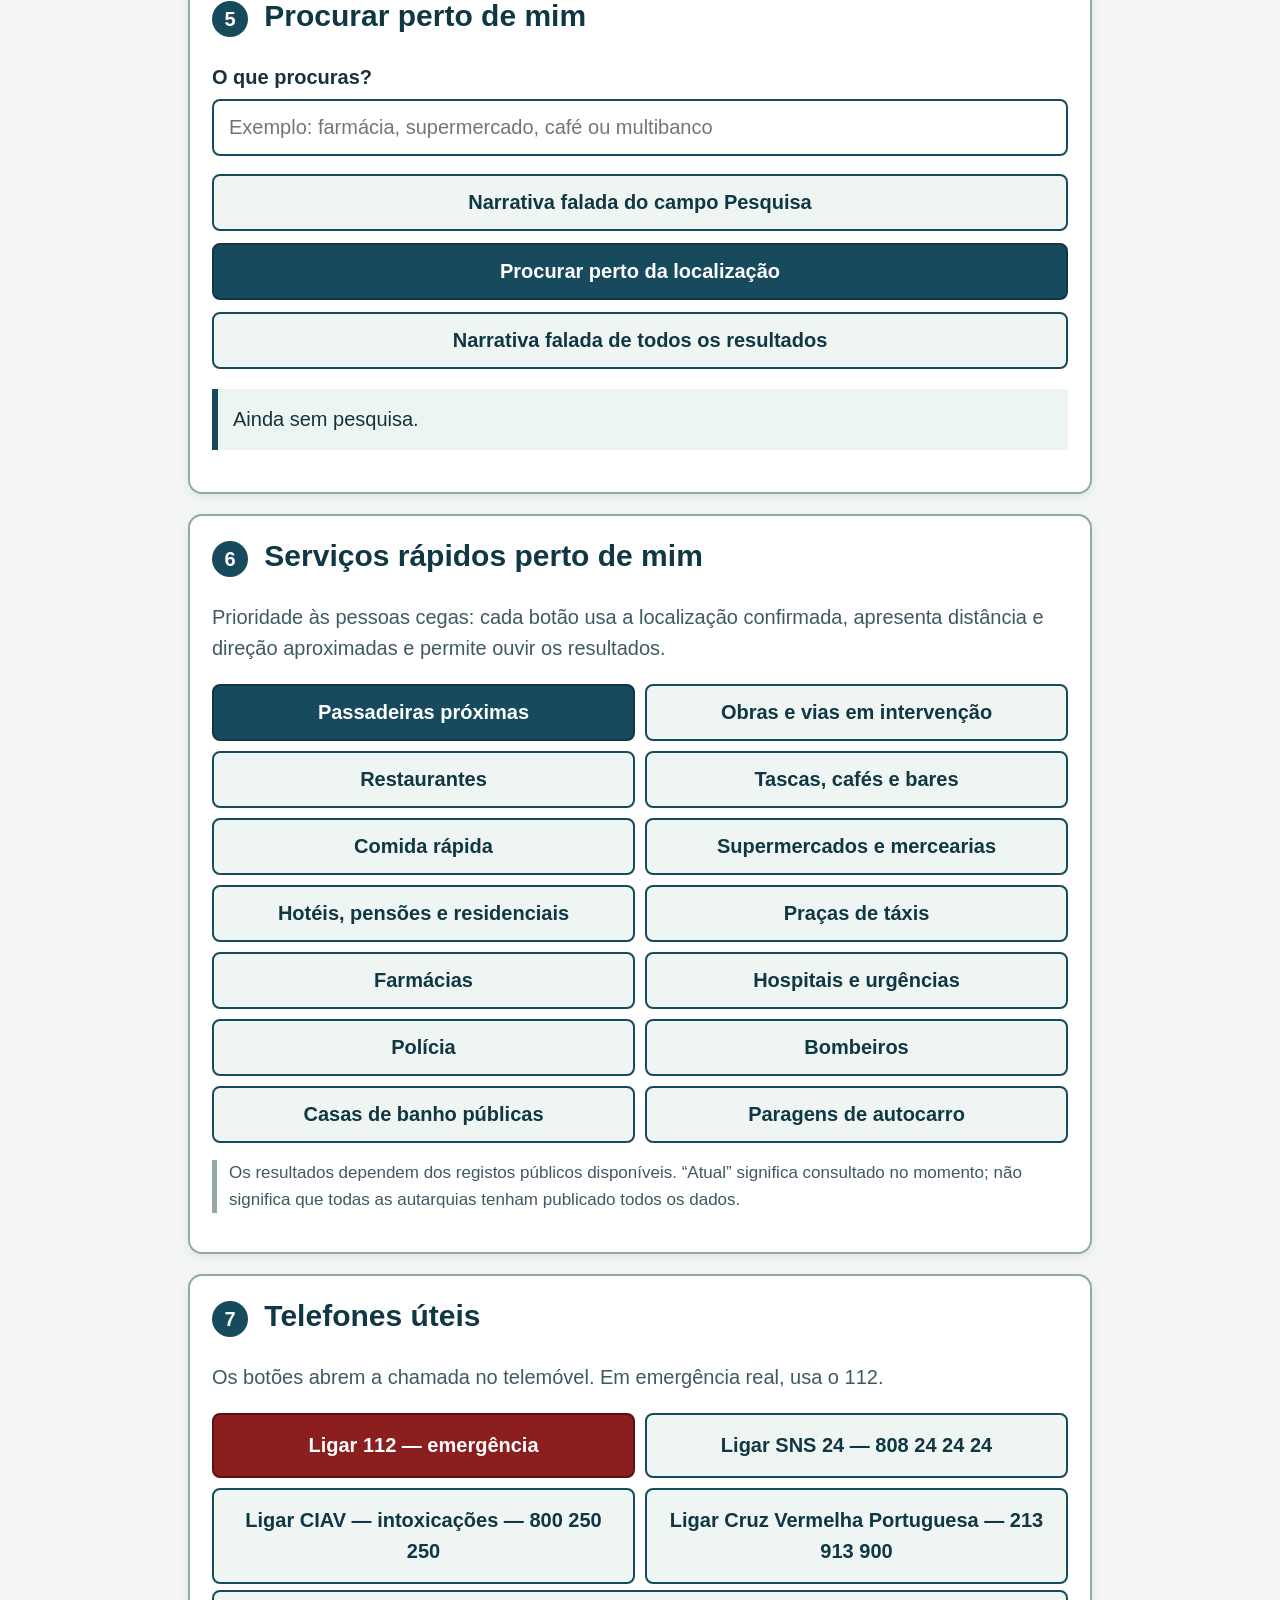
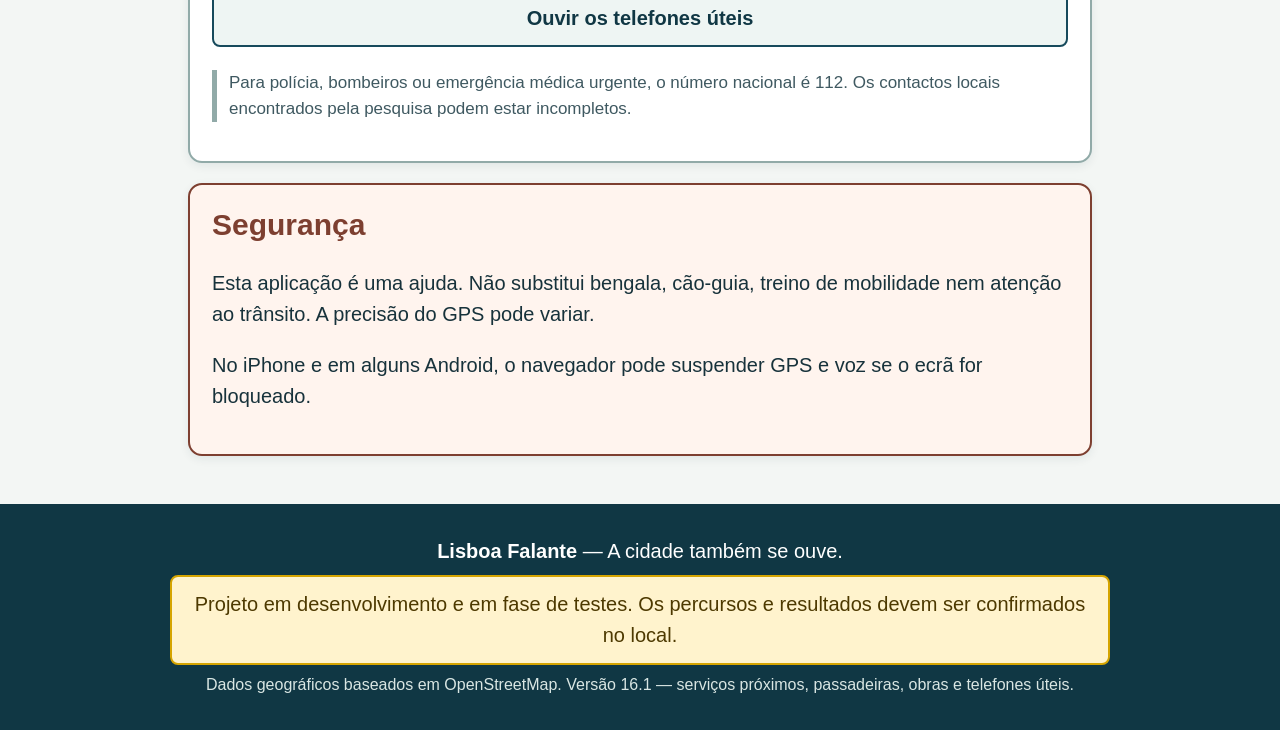
==== commit 018a9bbd: "Publicar Lisboa Falante 16.1 GPS afinado" ====
--- a/index.html
+++ b/index.html
@@ -5,8 +5,8 @@
 <meta name="viewport" content="width=device-width,initial-scale=1">
 <meta name="theme-color" content="#174a5c">
 <meta name="description" content="Lisboa Falante: orientação acessível por GPS, pesquisa de serviços próximos, percursos narrados e guia por voz em tempo real.">
-<title>Lisboa Falante — A cidade também se ouve</title>
-<link rel="stylesheet" href="style.css?v=16.0">
+<title>Lisboa Falante — A cidade também se ouve — versão 16.1</title>
+<link rel="stylesheet" href="style.css?v=16.1">
 </head>
 <body>
 <a class="skip" href="#principal">Saltar para o conteúdo principal</a>
@@ -28,6 +28,8 @@
   <a href="#percurso">Percurso</a>
   <a href="#guia">Guia em tempo real</a>
   <a href="#proximidade">Perto de mim</a>
+  <a href="#atalhos-proximos">Serviços rápidos</a>
+  <a href="#telefones">Telefones úteis</a>
 </nav>
 
 <main id="principal">
@@ -97,6 +99,42 @@
 <div id="resultado-pesquisa" class="resultado" tabindex="-1"></div>
 </section>
 
+
+<section id="atalhos-proximos" aria-labelledby="titulo-atalhos-proximos">
+<h2 id="titulo-atalhos-proximos"><span class="numero">6</span> Serviços rápidos perto de mim</h2>
+<p class="ajuda">Prioridade às pessoas cegas: cada botão usa a localização confirmada, apresenta distância e direção aproximadas e permite ouvir os resultados.</p>
+<div class="grade-botoes" role="group" aria-label="Pesquisas rápidas perto da localização atual">
+<button type="button" class="pesquisa-rapida principal" data-query="passadeiras">Passadeiras próximas</button>
+<button type="button" class="pesquisa-rapida" data-query="obras na via pública">Obras e vias em intervenção</button>
+<button type="button" class="pesquisa-rapida" data-query="restaurantes">Restaurantes</button>
+<button type="button" class="pesquisa-rapida" data-query="tascas e cafés">Tascas, cafés e bares</button>
+<button type="button" class="pesquisa-rapida" data-query="comida rápida">Comida rápida</button>
+<button type="button" class="pesquisa-rapida" data-query="supermercados">Supermercados e mercearias</button>
+<button type="button" class="pesquisa-rapida" data-query="hotéis pensões residenciais">Hotéis, pensões e residenciais</button>
+<button type="button" class="pesquisa-rapida" data-query="praças de táxis">Praças de táxis</button>
+<button type="button" class="pesquisa-rapida" data-query="farmácias">Farmácias</button>
+<button type="button" class="pesquisa-rapida" data-query="hospitais">Hospitais e urgências</button>
+<button type="button" class="pesquisa-rapida" data-query="polícia">Polícia</button>
+<button type="button" class="pesquisa-rapida" data-query="bombeiros">Bombeiros</button>
+<button type="button" class="pesquisa-rapida" data-query="casas de banho públicas">Casas de banho públicas</button>
+<button type="button" class="pesquisa-rapida" data-query="paragens de autocarro">Paragens de autocarro</button>
+</div>
+<p class="nota-dados">Os resultados dependem dos registos públicos disponíveis. “Atual” significa consultado no momento; não significa que todas as autarquias tenham publicado todos os dados.</p>
+</section>
+
+<section id="telefones" aria-labelledby="titulo-telefones">
+<h2 id="titulo-telefones"><span class="numero">7</span> Telefones úteis</h2>
+<p class="ajuda">Os botões abrem a chamada no telemóvel. Em emergência real, usa o 112.</p>
+<div class="grade-botoes">
+<a class="ligacao emergencia" href="tel:112">Ligar 112 — emergência</a>
+<a class="ligacao" href="tel:808242424">Ligar SNS 24 — 808 24 24 24</a>
+<a class="ligacao" href="tel:800250250">Ligar CIAV — intoxicações — 800 250 250</a>
+<a class="ligacao" href="tel:213913900">Ligar Cruz Vermelha Portuguesa — 213 913 900</a>
+</div>
+<button id="ouvir-telefones">Ouvir os telefones úteis</button>
+<p class="nota-dados">Para polícia, bombeiros ou emergência médica urgente, o número nacional é 112. Os contactos locais encontrados pela pesquisa podem estar incompletos.</p>
+</section>
+
 <section class="aviso" aria-labelledby="titulo-seguranca">
 <h2 id="titulo-seguranca">Segurança</h2>
 <p>Esta aplicação é uma ajuda. Não substitui bengala, cão-guia, treino de mobilidade nem atenção ao trânsito. A precisão do GPS pode variar.</p>
@@ -109,8 +147,8 @@
 <footer>
   <p><strong>Lisboa Falante</strong> — A cidade também se ouve.</p>
   <p class="desenvolvimento" role="note">Projeto em desenvolvimento e em fase de testes. Os percursos e resultados devem ser confirmados no local.</p>
-  <p class="creditos">Dados geográficos baseados em OpenStreetMap. Versão 16.0 — GPS afinado e guia falado contínuo.</p>
+  <p class="creditos">Dados geográficos baseados em OpenStreetMap. Versão 16.1 — serviços próximos, passadeiras, obras e telefones úteis.</p>
 </footer>
-<script src="app.js?v=16.0"></script>
+<script src="app.js?v=16.1"></script>
 </body>
 </html>
--- a/style.css
+++ b/style.css
@@ -1 +1,3 @@
 :root{--fundo:#f3f6f4;--superficie:#fff;--texto:#17323b;--texto-suave:#3f5961;--primaria:#174a5c;--primaria-escura:#103744;--secundaria:#dcebe7;--borda:#91aaa8;--foco:#e6a700;--estado:#edf5f3;--alerta:#7d3f30;--alerta-fundo:#fff4ee}*{box-sizing:border-box}html{scroll-behavior:smooth}body{margin:0;font-family:Arial,"Helvetica Neue",sans-serif;background:var(--fundo);color:var(--texto);font-size:20px;line-height:1.55}.skip{position:absolute;left:-9999px}.skip:focus{left:12px;top:12px;background:#fff;color:#000;padding:14px;z-index:100;border:3px solid var(--foco)}.topo-institucional{background:var(--primaria);color:#fff;padding:26px max(20px,calc((100% - 940px)/2));border-bottom:6px solid var(--secundaria)}.marca{display:flex;gap:18px;align-items:center}.simbolo{display:flex;align-items:center;justify-content:center;min-width:78px;height:78px;border:3px solid #fff;border-radius:16px;font-size:28px;font-weight:800;letter-spacing:1px}.designacao{margin:0 0 2px;font-size:16px;text-transform:uppercase;letter-spacing:.08em}.topo-institucional h1{margin:0;font-size:clamp(36px,6vw,58px);line-height:1.05}.lema{margin:7px 0 0;font-size:24px;font-weight:700}.apresentacao{max-width:940px;margin:20px 0 0;color:#edf7f5}.atalhos{max-width:940px;margin:0 auto;padding:14px 18px;display:flex;flex-wrap:wrap;gap:10px}.atalhos a{background:var(--superficie);color:var(--primaria-escura);border:2px solid var(--borda);border-radius:8px;padding:10px 14px;font-weight:700;text-decoration:none}.atalhos a:focus,.atalhos a:hover{background:var(--secundaria);text-decoration:underline}main{max-width:940px;margin:auto;padding:0 18px 28px}section{background:var(--superficie);border:2px solid var(--borda);border-radius:14px;padding:22px;margin:20px 0;box-shadow:0 3px 10px rgba(16,55,68,.08)}h1,h2{line-height:1.2}h2{color:var(--primaria-escura);margin-top:0}.numero{display:inline-flex;align-items:center;justify-content:center;width:36px;height:36px;border-radius:50%;background:var(--primaria);color:#fff;font-size:20px;margin-right:8px}.ajuda{color:var(--texto-suave)}label,legend{font-weight:700;display:block;margin-top:12px}input{width:100%;font-size:20px;padding:15px;border:2px solid var(--primaria);border-radius:8px;margin:6px 0 12px;background:#fff;color:var(--texto)}button{width:100%;font-size:20px;font-weight:700;padding:15px;margin:6px 0;border:2px solid var(--primaria);border-radius:8px;background:#eef5f3;color:var(--primaria-escura);cursor:pointer}button:hover{background:var(--secundaria)}button:disabled{cursor:not-allowed;opacity:.62;background:#e5e8e7}.principal{background:var(--primaria);color:#fff;border-color:var(--primaria-escura)}.principal:hover{background:var(--primaria-escura)}.estado,.resultado{border-left:6px solid var(--primaria);background:var(--estado);padding:15px;margin-top:14px}.destaque-estado{border:2px solid var(--borda);border-left:8px solid var(--primaria);border-radius:8px}.resultado:empty{display:none}.resultado article{border-top:1px solid var(--borda);padding:14px 0}.aviso{border-color:var(--alerta);background:var(--alerta-fundo)}.aviso h2{color:var(--alerta)}button:focus,input:focus,summary:focus,a:focus{outline:4px solid var(--foco);outline-offset:3px}fieldset{margin:14px 0;padding:14px;border:2px solid var(--borda);border-radius:8px}fieldset label{font-weight:400}fieldset input{width:auto;margin-right:8px}.diagnostico-oculto{display:none}footer{background:var(--primaria-escura);color:#fff;text-align:center;padding:24px 18px}footer p{max-width:940px;margin:8px auto}.desenvolvimento{background:#fff3cd;color:#4d3900;border:2px solid #d5a400;border-radius:8px;padding:12px}.creditos{font-size:16px;color:#d9e6e3}@media(max-width:600px){body{font-size:18px}.topo-institucional{padding:22px 16px}.marca{align-items:flex-start}.simbolo{min-width:62px;height:62px;font-size:22px}.lema{font-size:21px}.atalhos{display:block}.atalhos a{display:block;margin:7px 0}button,input{font-size:18px}section{padding:17px}}
+
+.grade-botoes{display:grid;grid-template-columns:repeat(2,minmax(0,1fr));gap:10px}.grade-botoes button{margin:0}.ligacao{display:block;padding:15px;border:2px solid var(--primaria);border-radius:8px;background:#eef5f3;color:var(--primaria-escura);font-weight:700;text-decoration:none;text-align:center}.ligacao:hover,.ligacao:focus{background:var(--secundaria);text-decoration:underline}.ligacao.emergencia{background:#8b1e1e;color:#fff;border-color:#5d1010}.nota-dados{font-size:17px;color:var(--texto-suave);border-left:5px solid var(--borda);padding-left:12px}.telefone-resultado{display:inline-block;margin-top:8px;font-weight:700}@media(max-width:600px){.grade-botoes{grid-template-columns:1fr}}
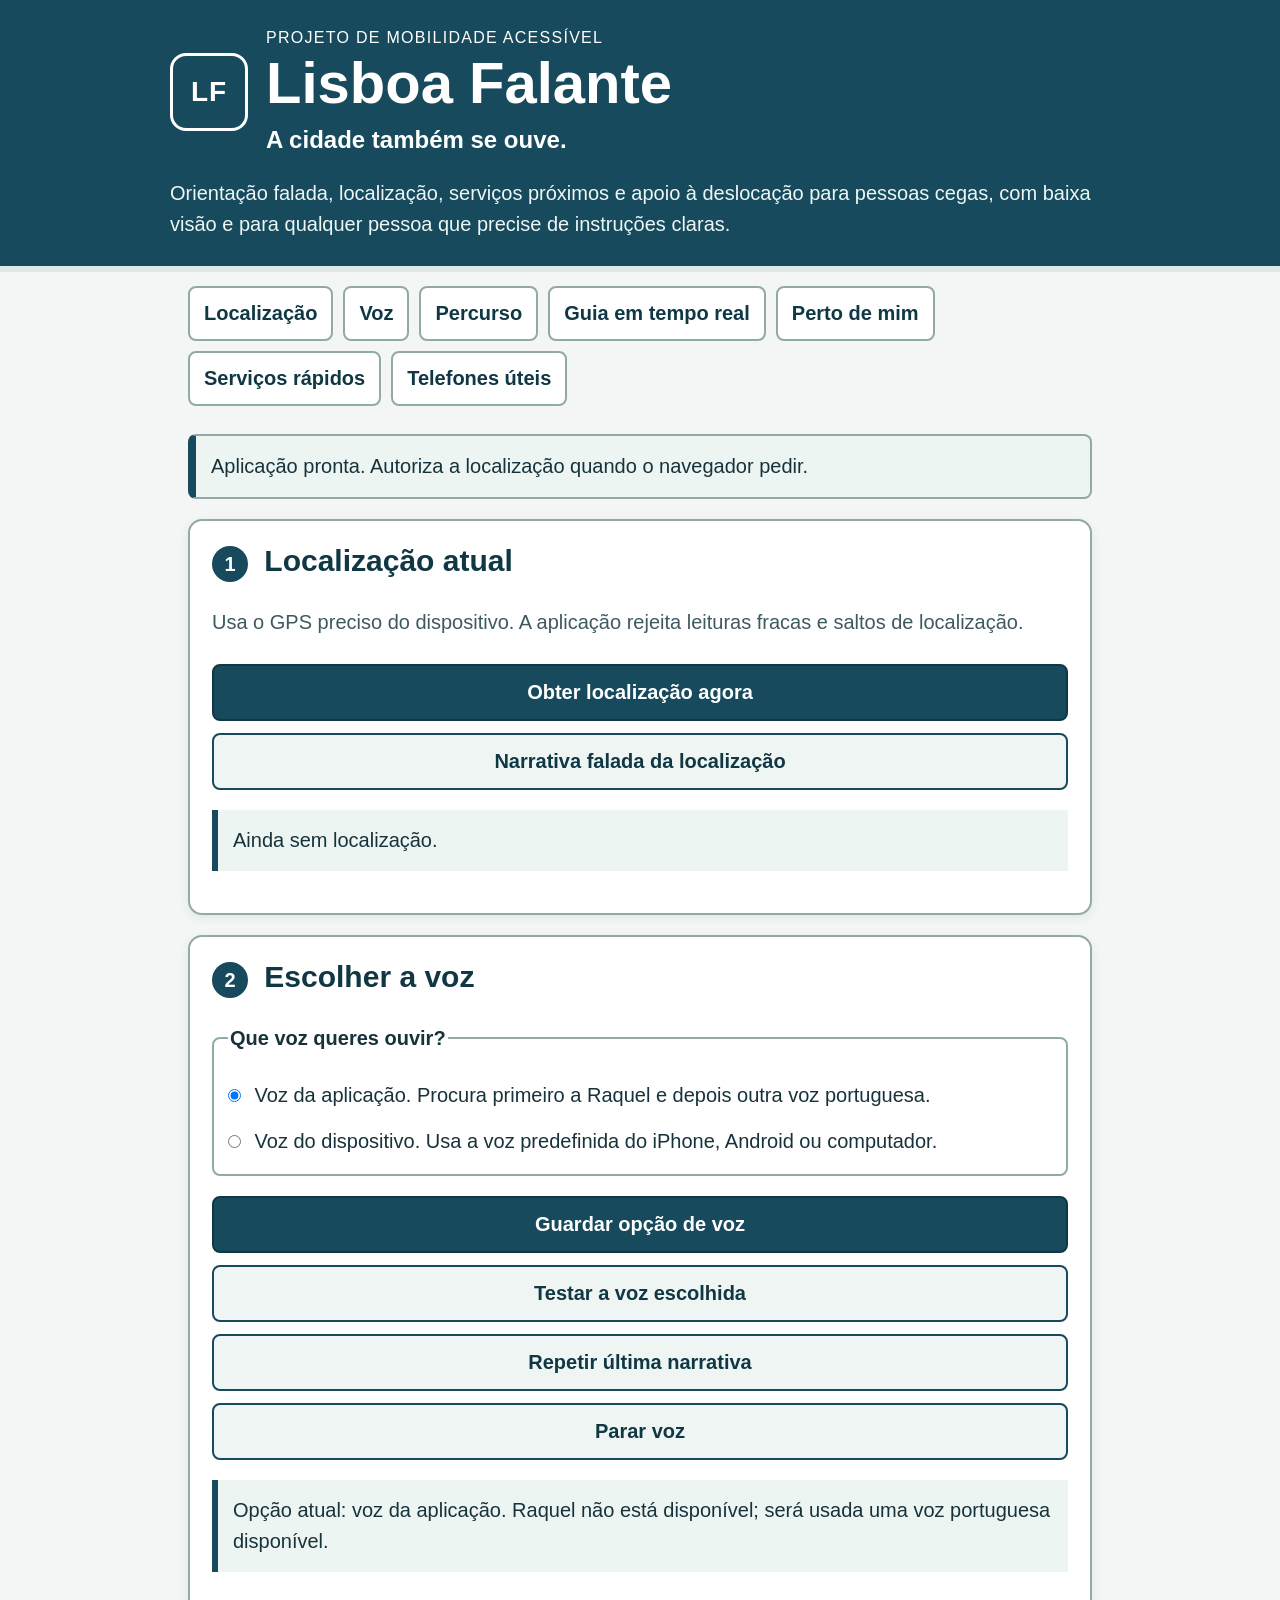
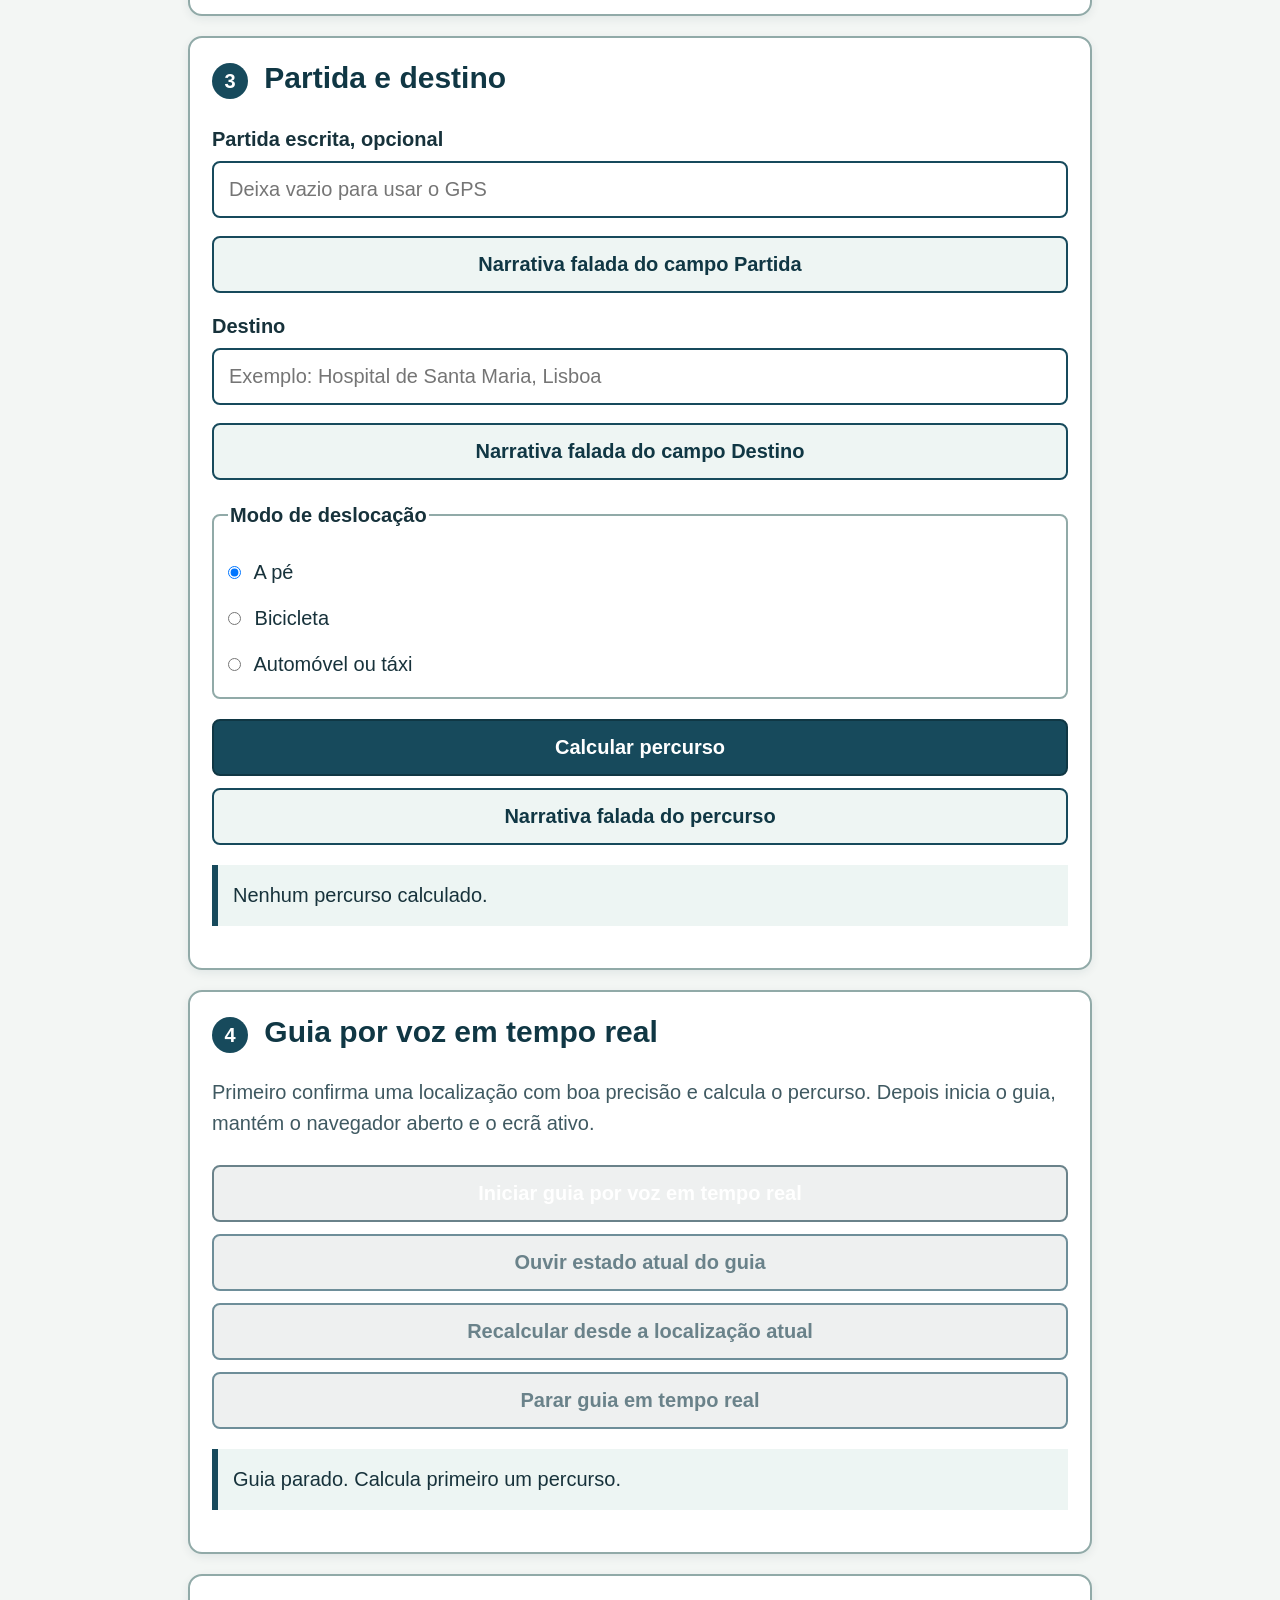
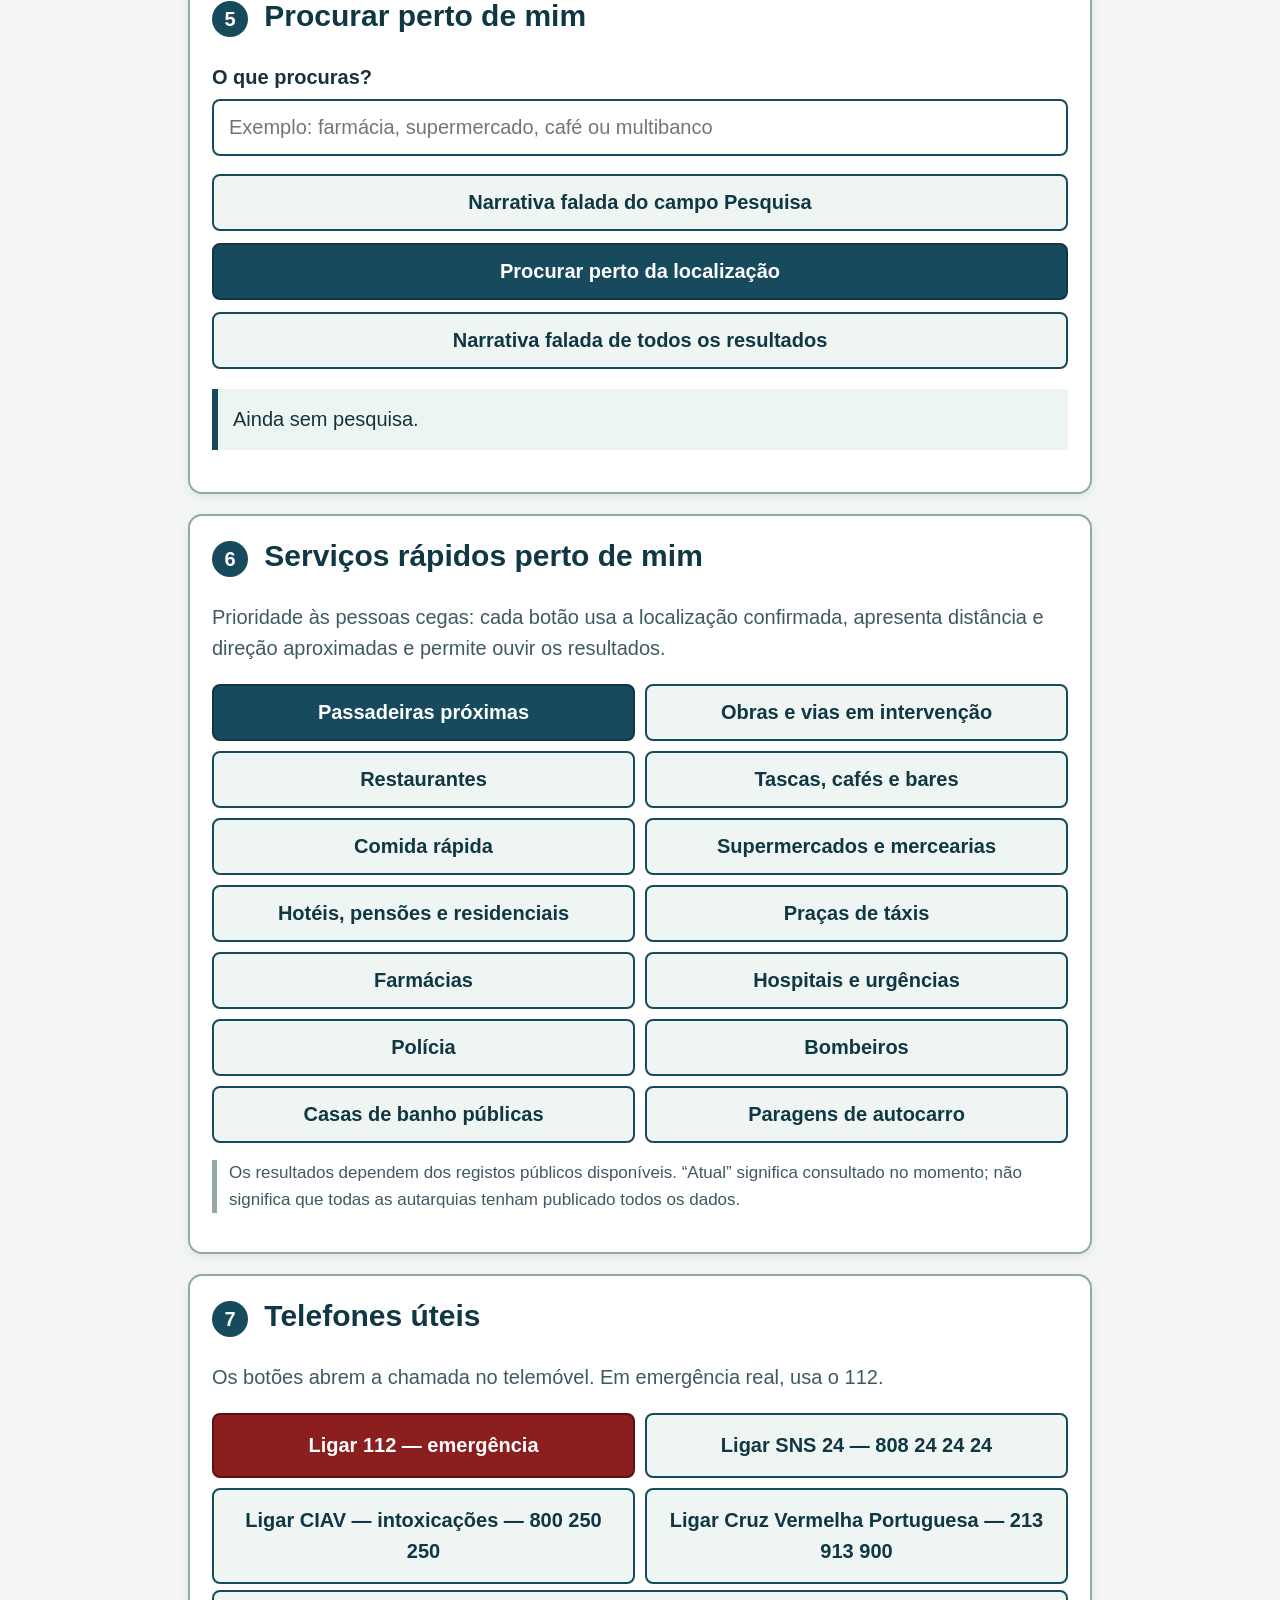
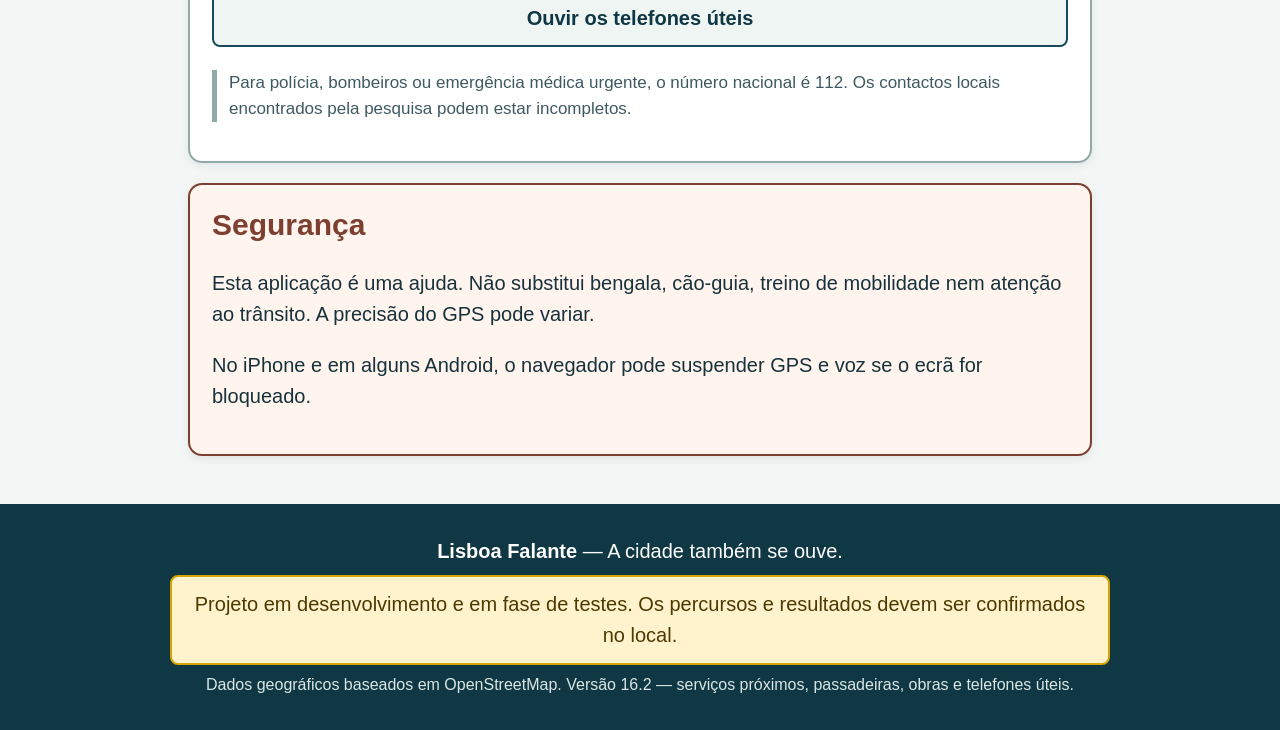
==== commit 9d9fd3df: "Publicar Lisboa Falante 16.2 GPS afinado" ====
--- a/index.html
+++ b/index.html
@@ -5,8 +5,8 @@
 <meta name="viewport" content="width=device-width,initial-scale=1">
 <meta name="theme-color" content="#174a5c">
 <meta name="description" content="Lisboa Falante: orientação acessível por GPS, pesquisa de serviços próximos, percursos narrados e guia por voz em tempo real.">
-<title>Lisboa Falante — A cidade também se ouve — versão 16.1</title>
-<link rel="stylesheet" href="style.css?v=16.1">
+<title>Lisboa Falante — A cidade também se ouve — versão 16.2</title>
+<link rel="stylesheet" href="style.css?v=16.2">
 </head>
 <body>
 <a class="skip" href="#principal">Saltar para o conteúdo principal</a>
@@ -147,8 +147,8 @@
 <footer>
   <p><strong>Lisboa Falante</strong> — A cidade também se ouve.</p>
   <p class="desenvolvimento" role="note">Projeto em desenvolvimento e em fase de testes. Os percursos e resultados devem ser confirmados no local.</p>
-  <p class="creditos">Dados geográficos baseados em OpenStreetMap. Versão 16.1 — serviços próximos, passadeiras, obras e telefones úteis.</p>
+  <p class="creditos">Dados geográficos baseados em OpenStreetMap. Versão 16.2 — serviços próximos, passadeiras, obras e telefones úteis.</p>
 </footer>
-<script src="app.js?v=16.1"></script>
+<script src="app.js?v=16.2"></script>
 </body>
 </html>
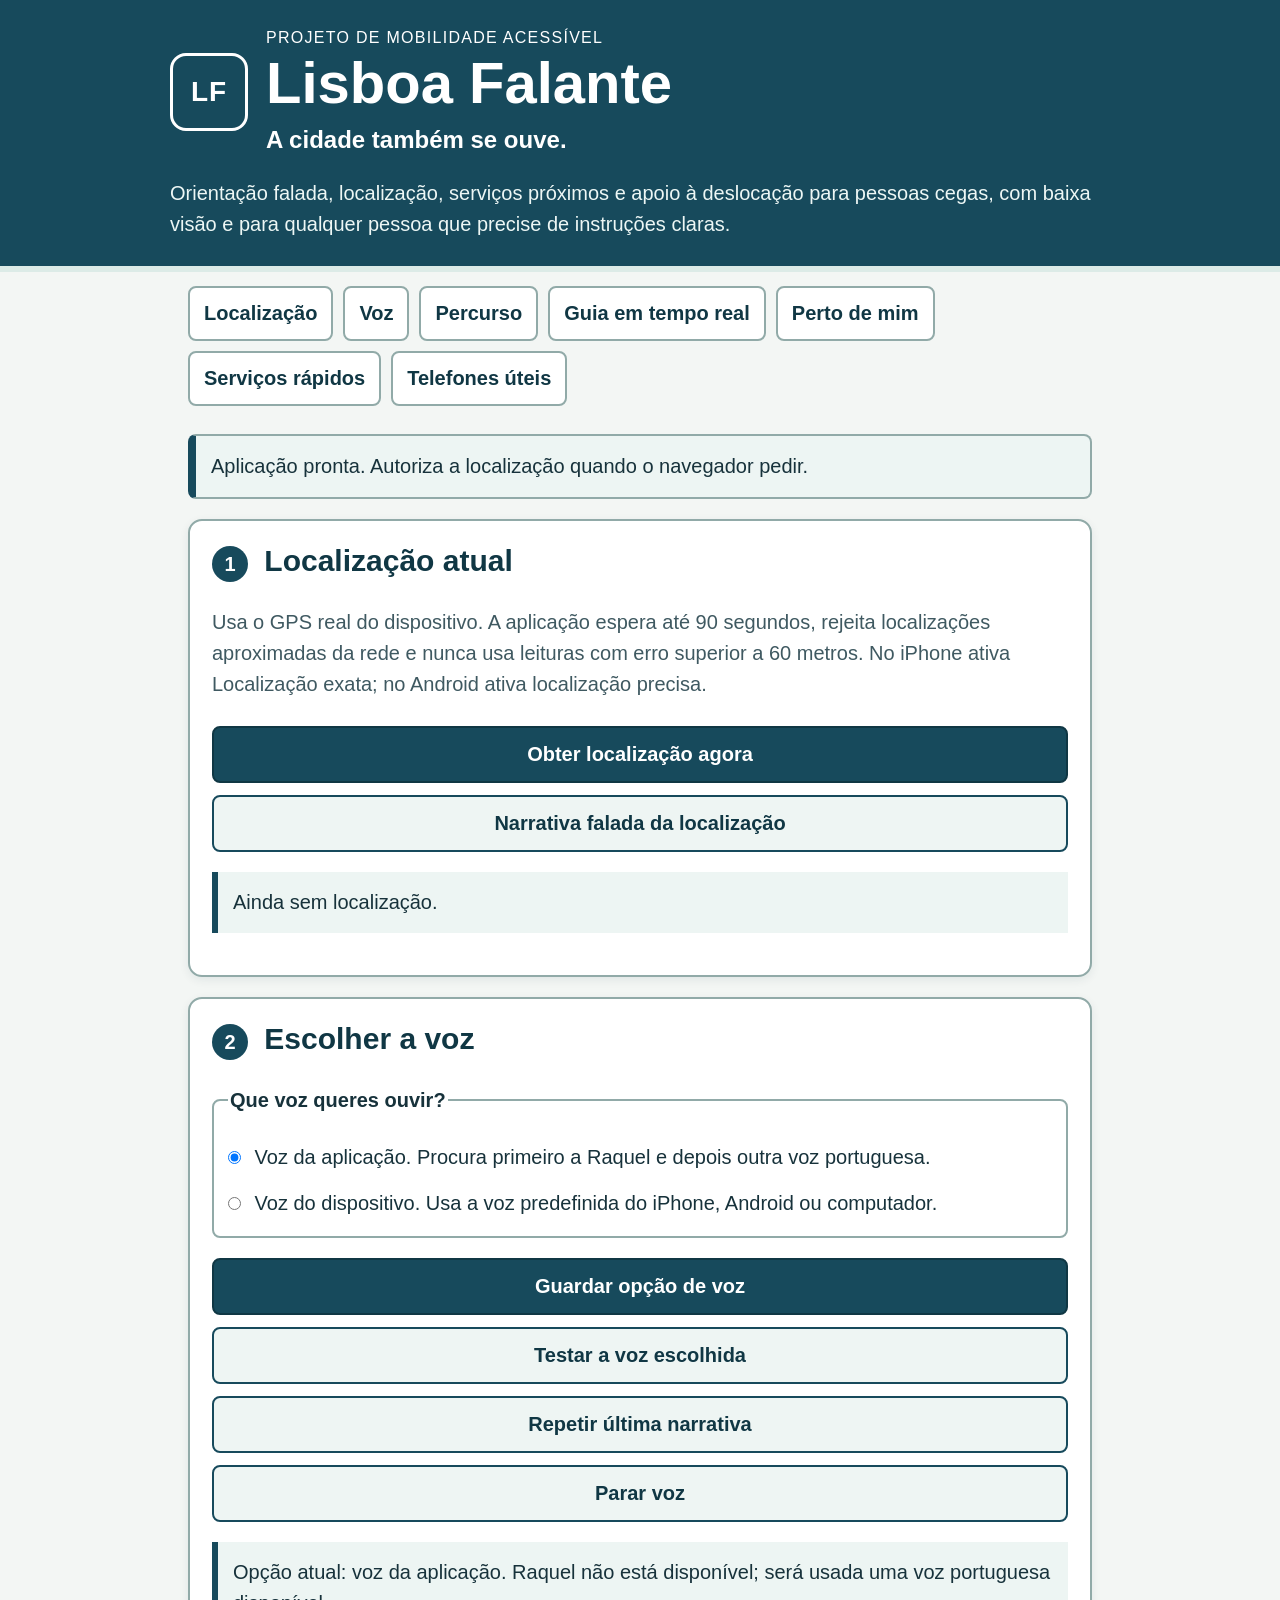
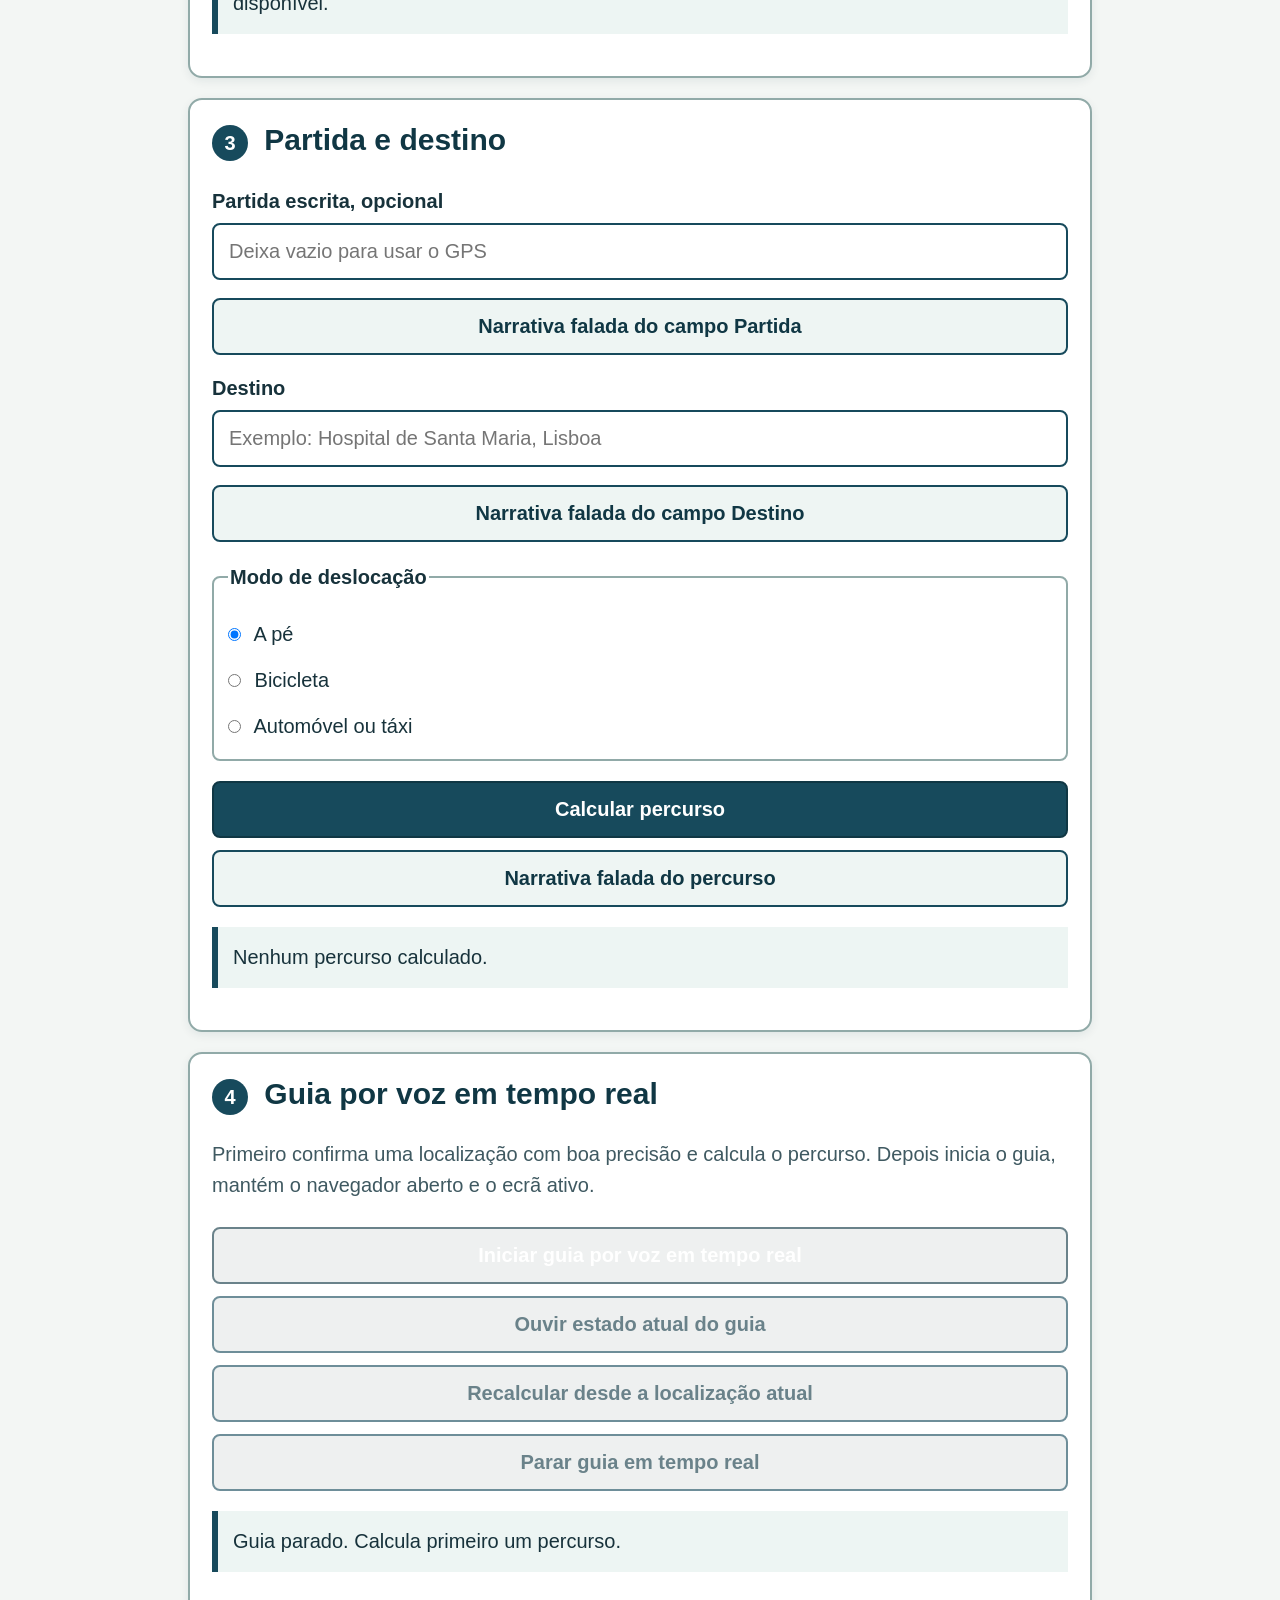
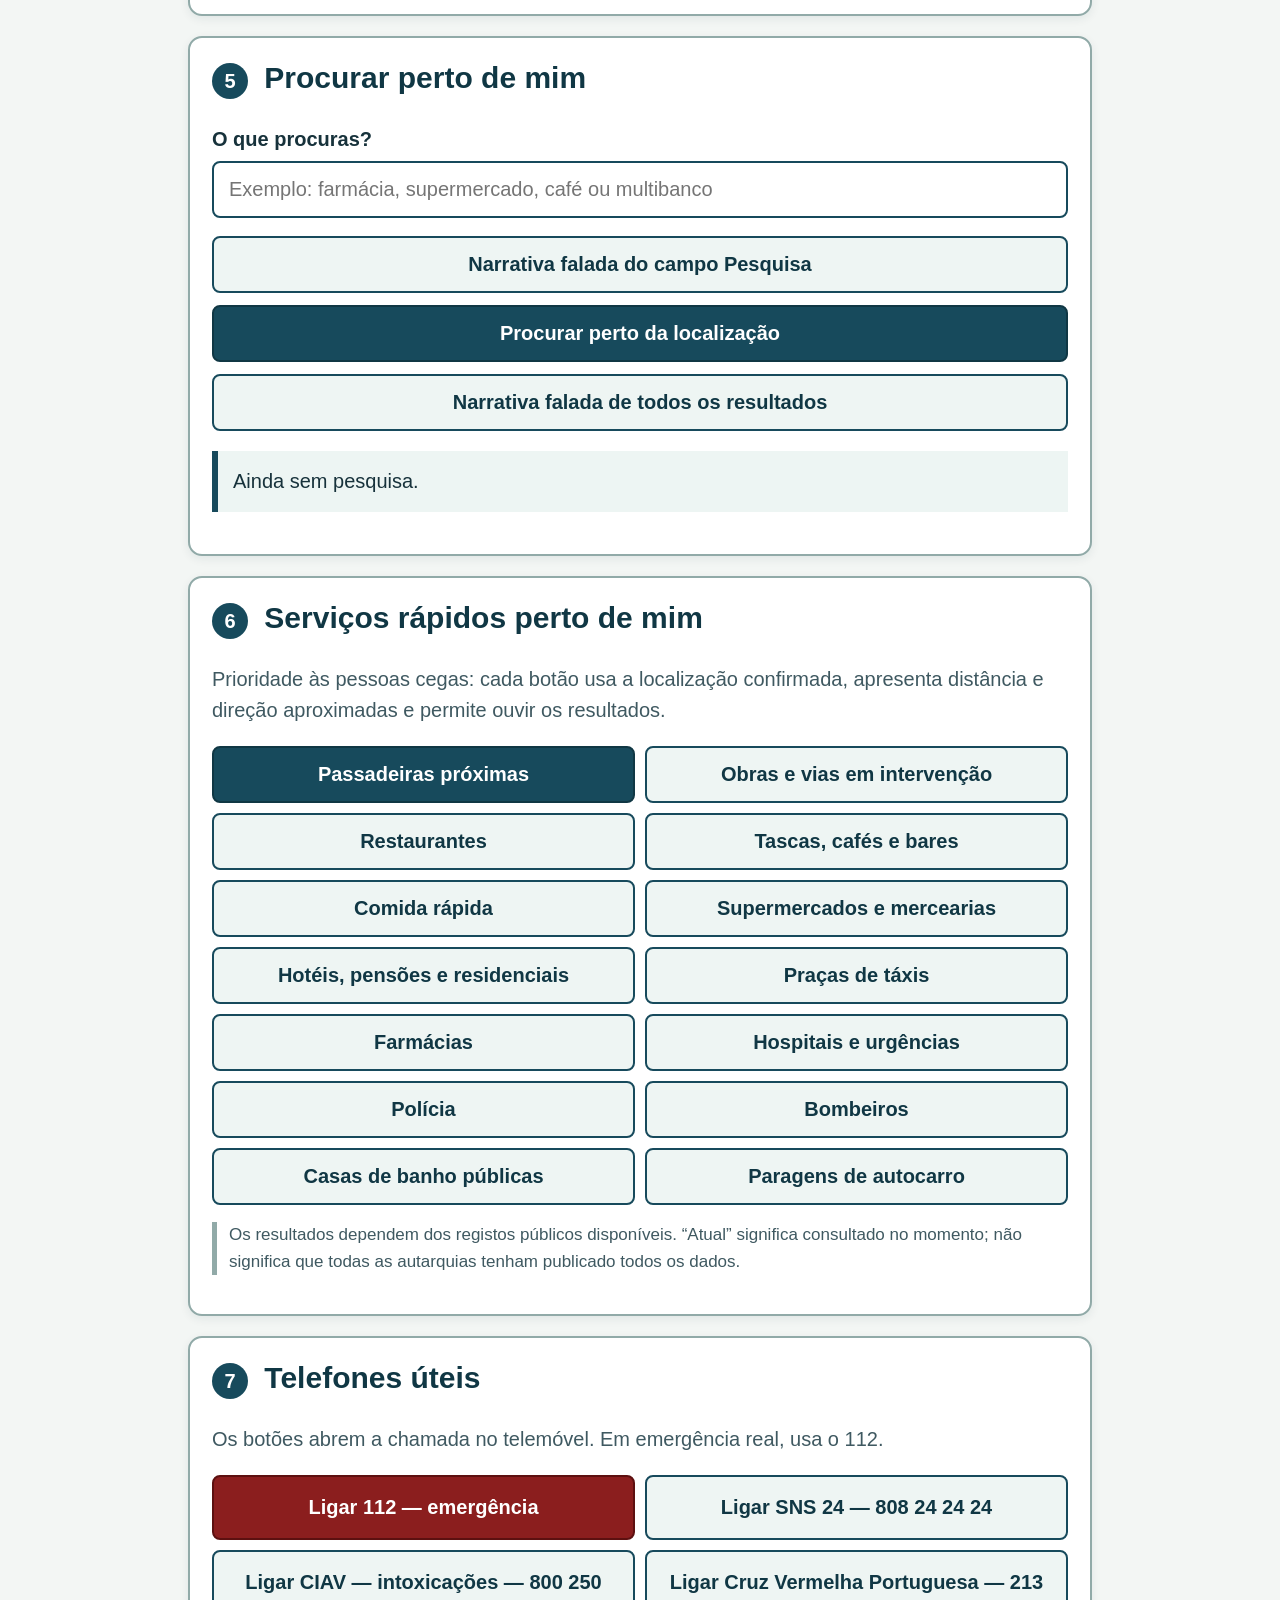
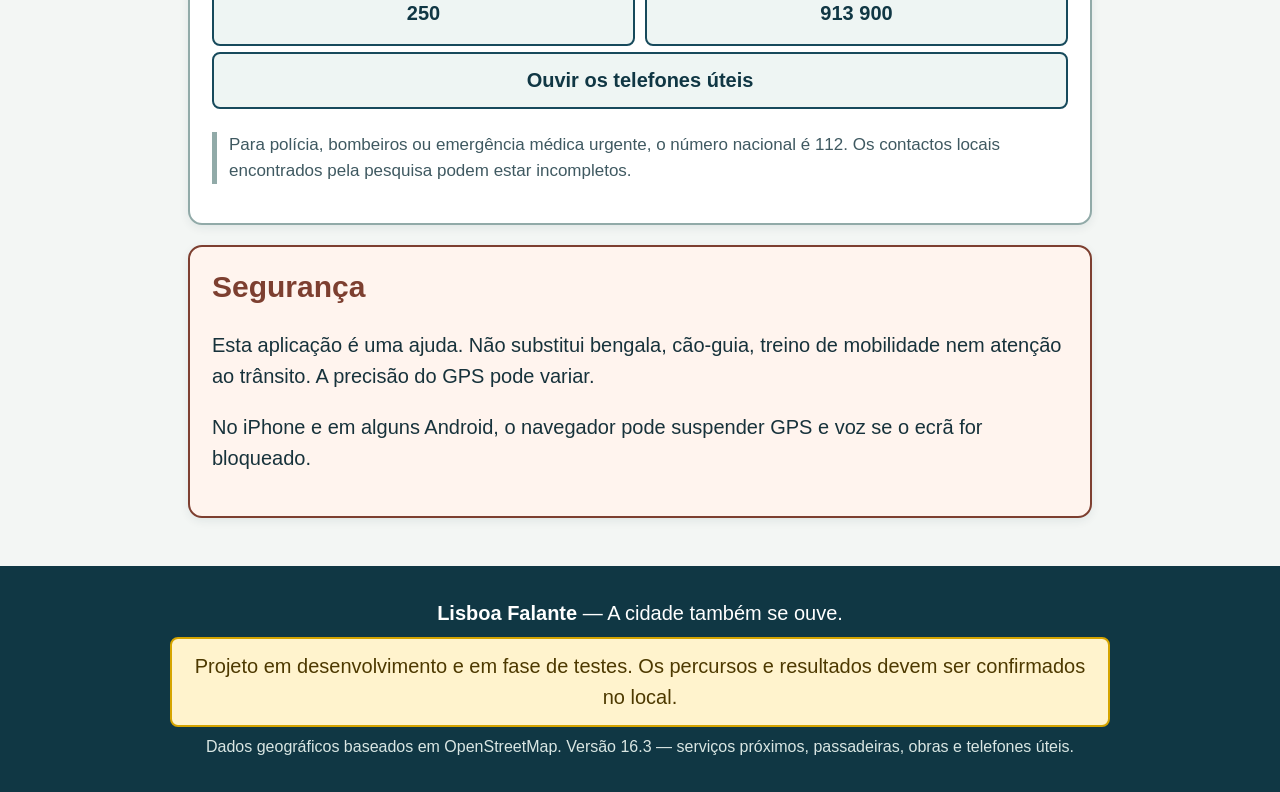
==== commit b0bc9156: "Publicar Lisboa Falante 16.3 GPS afinado" ====
--- a/index.html
+++ b/index.html
@@ -5,8 +5,8 @@
 <meta name="viewport" content="width=device-width,initial-scale=1">
 <meta name="theme-color" content="#174a5c">
 <meta name="description" content="Lisboa Falante: orientação acessível por GPS, pesquisa de serviços próximos, percursos narrados e guia por voz em tempo real.">
-<title>Lisboa Falante — A cidade também se ouve — versão 16.2</title>
-<link rel="stylesheet" href="style.css?v=16.2">
+<title>Lisboa Falante — A cidade também se ouve — versão 16.3</title>
+<link rel="stylesheet" href="style.css?v=16.3">
 </head>
 <body>
 <a class="skip" href="#principal">Saltar para o conteúdo principal</a>
@@ -37,7 +37,7 @@
 
 <section id="localizacao" aria-labelledby="titulo-localizacao">
 <h2 id="titulo-localizacao"><span class="numero">1</span> Localização atual</h2>
-<p class="ajuda">Usa o GPS preciso do dispositivo. A aplicação rejeita leituras fracas e saltos de localização.</p>
+<p class="ajuda">Usa o GPS real do dispositivo. A aplicação espera até 90 segundos, rejeita localizações aproximadas da rede e nunca usa leituras com erro superior a 60 metros. No iPhone ativa Localização exata; no Android ativa localização precisa.</p>
 <button id="obter-localizacao" class="principal">Obter localização agora</button>
 <button id="ouvir-localizacao">Narrativa falada da localização</button>
 <p id="estado-gps" class="estado" role="status" aria-live="assertive">Ainda sem localização.</p>
@@ -147,8 +147,8 @@
 <footer>
   <p><strong>Lisboa Falante</strong> — A cidade também se ouve.</p>
   <p class="desenvolvimento" role="note">Projeto em desenvolvimento e em fase de testes. Os percursos e resultados devem ser confirmados no local.</p>
-  <p class="creditos">Dados geográficos baseados em OpenStreetMap. Versão 16.2 — serviços próximos, passadeiras, obras e telefones úteis.</p>
+  <p class="creditos">Dados geográficos baseados em OpenStreetMap. Versão 16.3 — serviços próximos, passadeiras, obras e telefones úteis.</p>
 </footer>
-<script src="app.js?v=16.2"></script>
+<script src="app.js?v=16.3"></script>
 </body>
 </html>
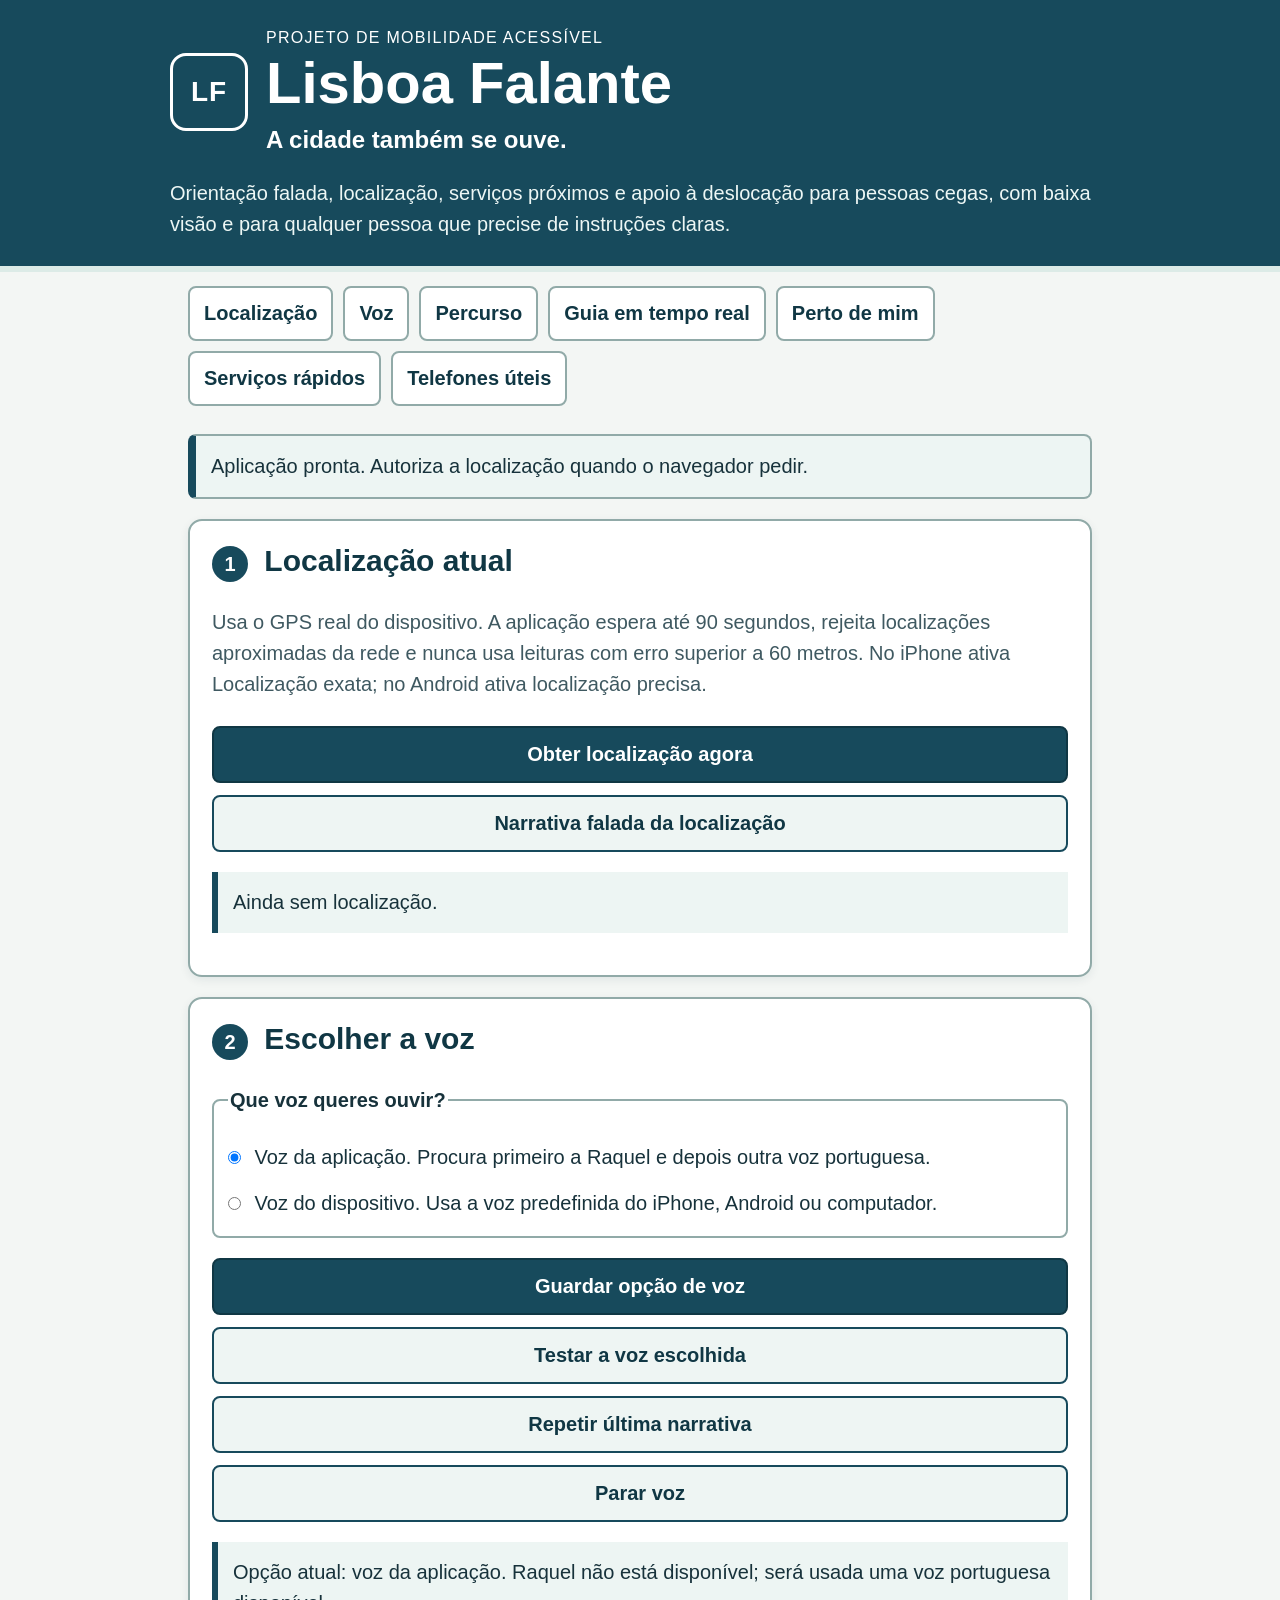
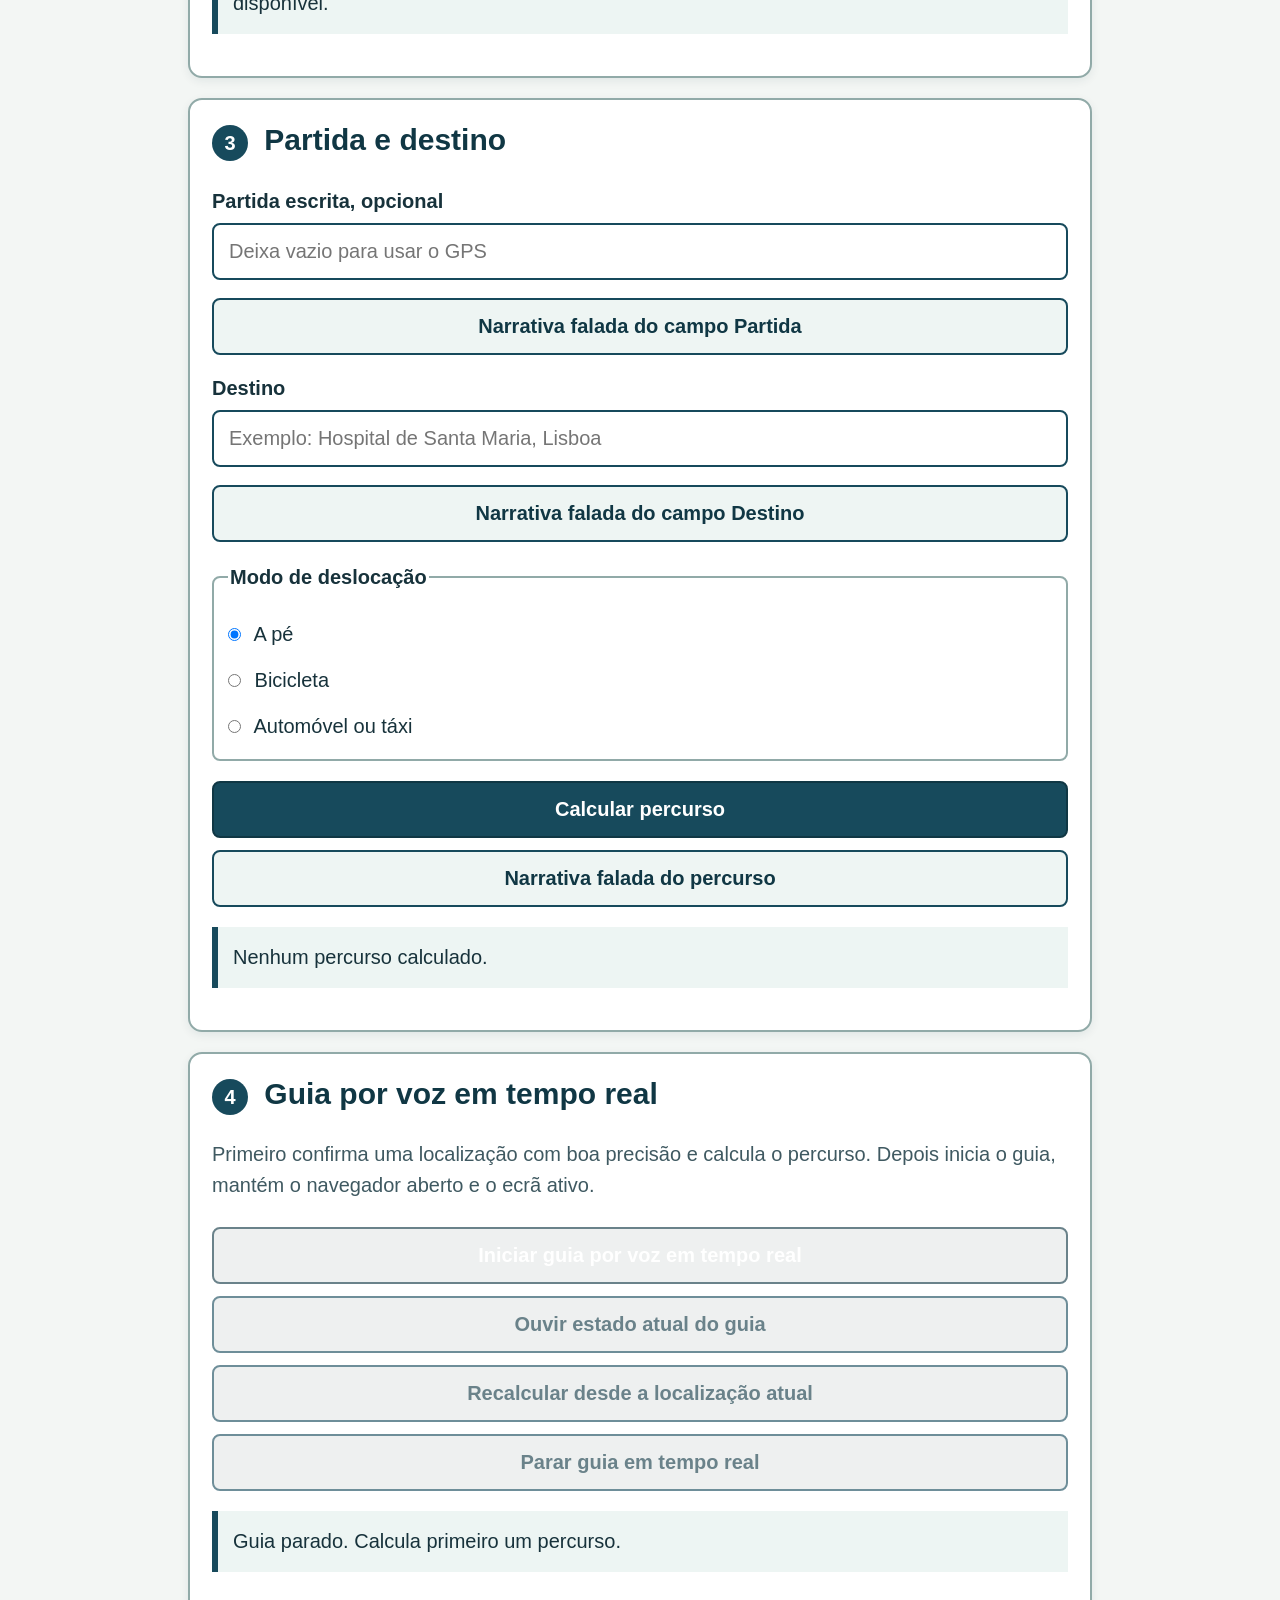
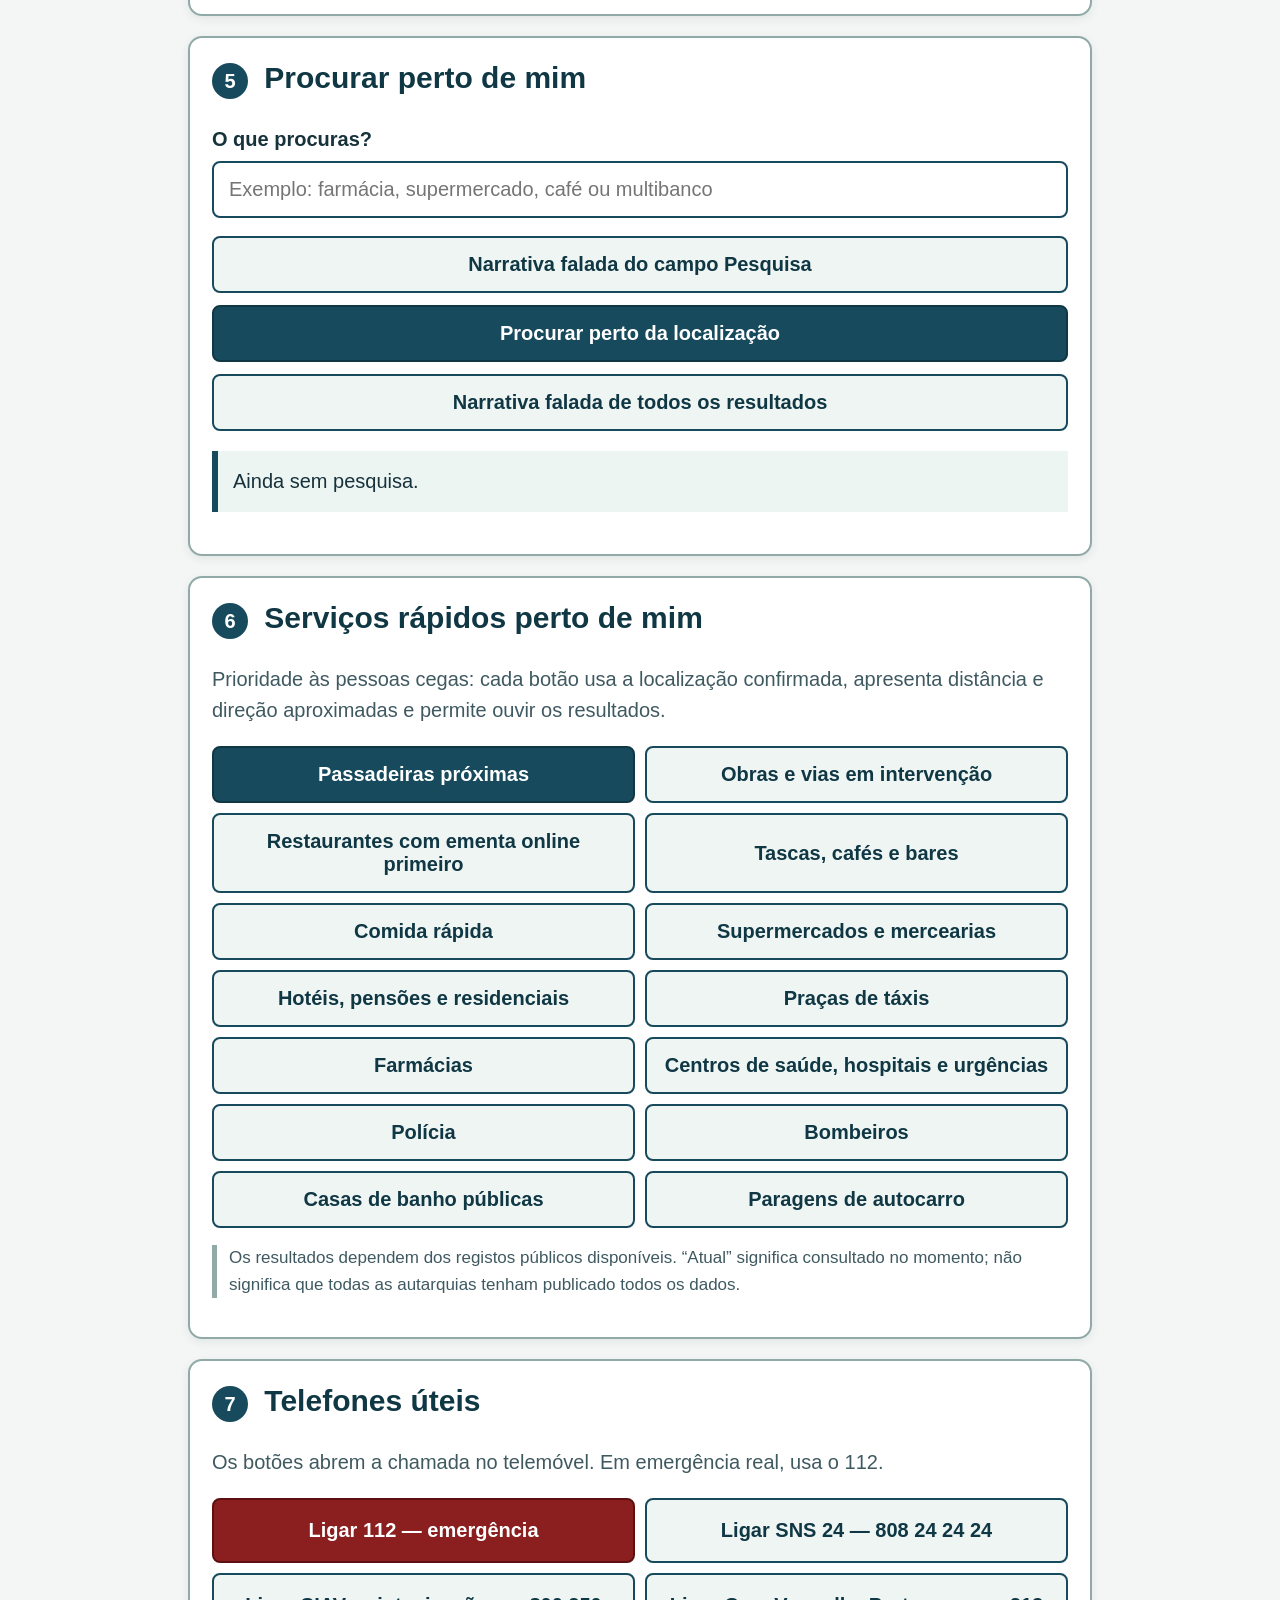
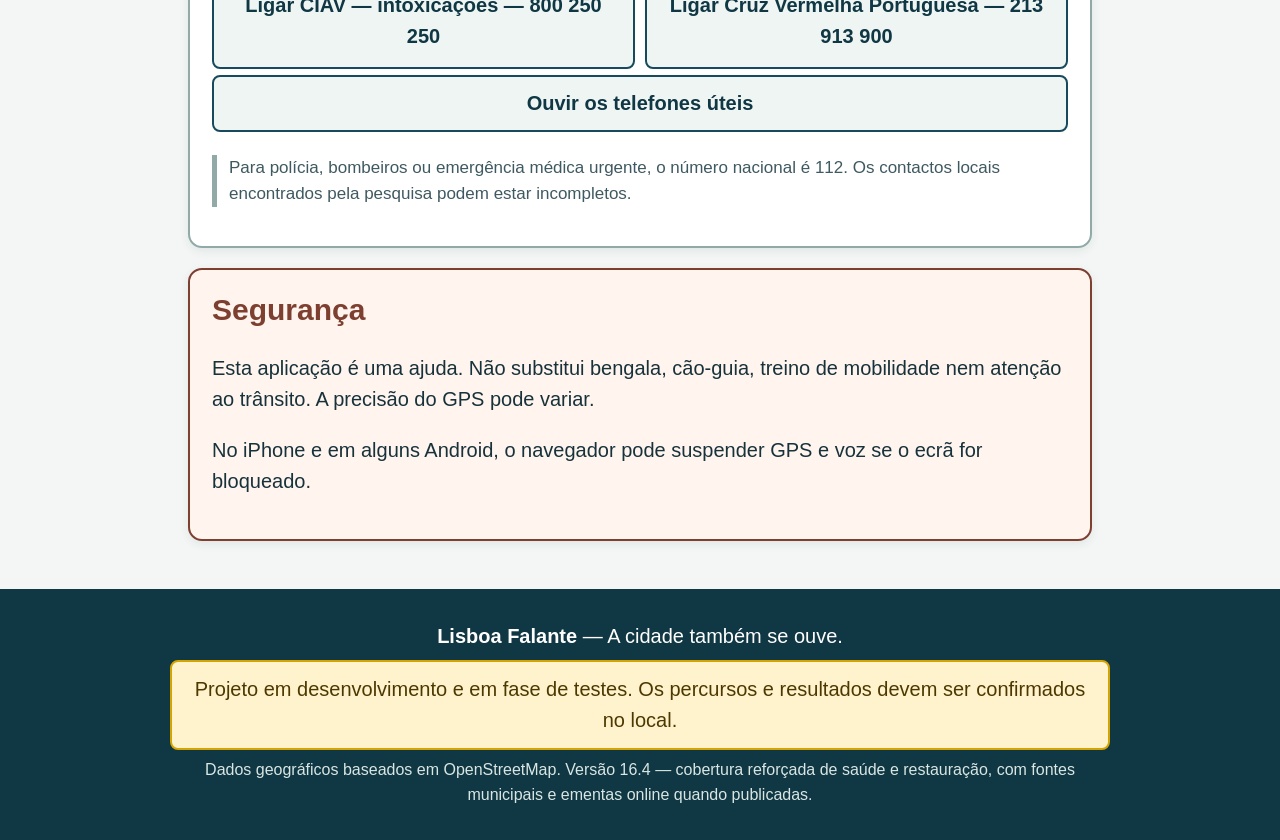
==== commit 0cd39319: "Publicar Lisboa Falante 16.4 cobertura reforcada" ====
--- a/index.html
+++ b/index.html
@@ -5,8 +5,8 @@
 <meta name="viewport" content="width=device-width,initial-scale=1">
 <meta name="theme-color" content="#174a5c">
 <meta name="description" content="Lisboa Falante: orientação acessível por GPS, pesquisa de serviços próximos, percursos narrados e guia por voz em tempo real.">
-<title>Lisboa Falante — A cidade também se ouve — versão 16.3</title>
-<link rel="stylesheet" href="style.css?v=16.3">
+<title>Lisboa Falante — A cidade também se ouve — versão 16.4</title>
+<link rel="stylesheet" href="style.css?v=16.4">
 </head>
 <body>
 <a class="skip" href="#principal">Saltar para o conteúdo principal</a>
@@ -106,14 +106,14 @@
 <div class="grade-botoes" role="group" aria-label="Pesquisas rápidas perto da localização atual">
 <button type="button" class="pesquisa-rapida principal" data-query="passadeiras">Passadeiras próximas</button>
 <button type="button" class="pesquisa-rapida" data-query="obras na via pública">Obras e vias em intervenção</button>
-<button type="button" class="pesquisa-rapida" data-query="restaurantes">Restaurantes</button>
-<button type="button" class="pesquisa-rapida" data-query="tascas e cafés">Tascas, cafés e bares</button>
+<button type="button" class="pesquisa-rapida" data-query="restaurantes ementa">Restaurantes com ementa online primeiro</button>
+<button type="button" class="pesquisa-rapida" data-query="tascas cafés ementa">Tascas, cafés e bares</button>
 <button type="button" class="pesquisa-rapida" data-query="comida rápida">Comida rápida</button>
 <button type="button" class="pesquisa-rapida" data-query="supermercados">Supermercados e mercearias</button>
 <button type="button" class="pesquisa-rapida" data-query="hotéis pensões residenciais">Hotéis, pensões e residenciais</button>
 <button type="button" class="pesquisa-rapida" data-query="praças de táxis">Praças de táxis</button>
 <button type="button" class="pesquisa-rapida" data-query="farmácias">Farmácias</button>
-<button type="button" class="pesquisa-rapida" data-query="hospitais">Hospitais e urgências</button>
+<button type="button" class="pesquisa-rapida" data-query="centros de saúde hospitais urgências">Centros de saúde, hospitais e urgências</button>
 <button type="button" class="pesquisa-rapida" data-query="polícia">Polícia</button>
 <button type="button" class="pesquisa-rapida" data-query="bombeiros">Bombeiros</button>
 <button type="button" class="pesquisa-rapida" data-query="casas de banho públicas">Casas de banho públicas</button>
@@ -147,8 +147,8 @@
 <footer>
   <p><strong>Lisboa Falante</strong> — A cidade também se ouve.</p>
   <p class="desenvolvimento" role="note">Projeto em desenvolvimento e em fase de testes. Os percursos e resultados devem ser confirmados no local.</p>
-  <p class="creditos">Dados geográficos baseados em OpenStreetMap. Versão 16.3 — serviços próximos, passadeiras, obras e telefones úteis.</p>
+  <p class="creditos">Dados geográficos baseados em OpenStreetMap. Versão 16.4 — cobertura reforçada de saúde e restauração, com fontes municipais e ementas online quando publicadas.</p>
 </footer>
-<script src="app.js?v=16.3"></script>
+<script src="app.js?v=16.4"></script>
 </body>
 </html>
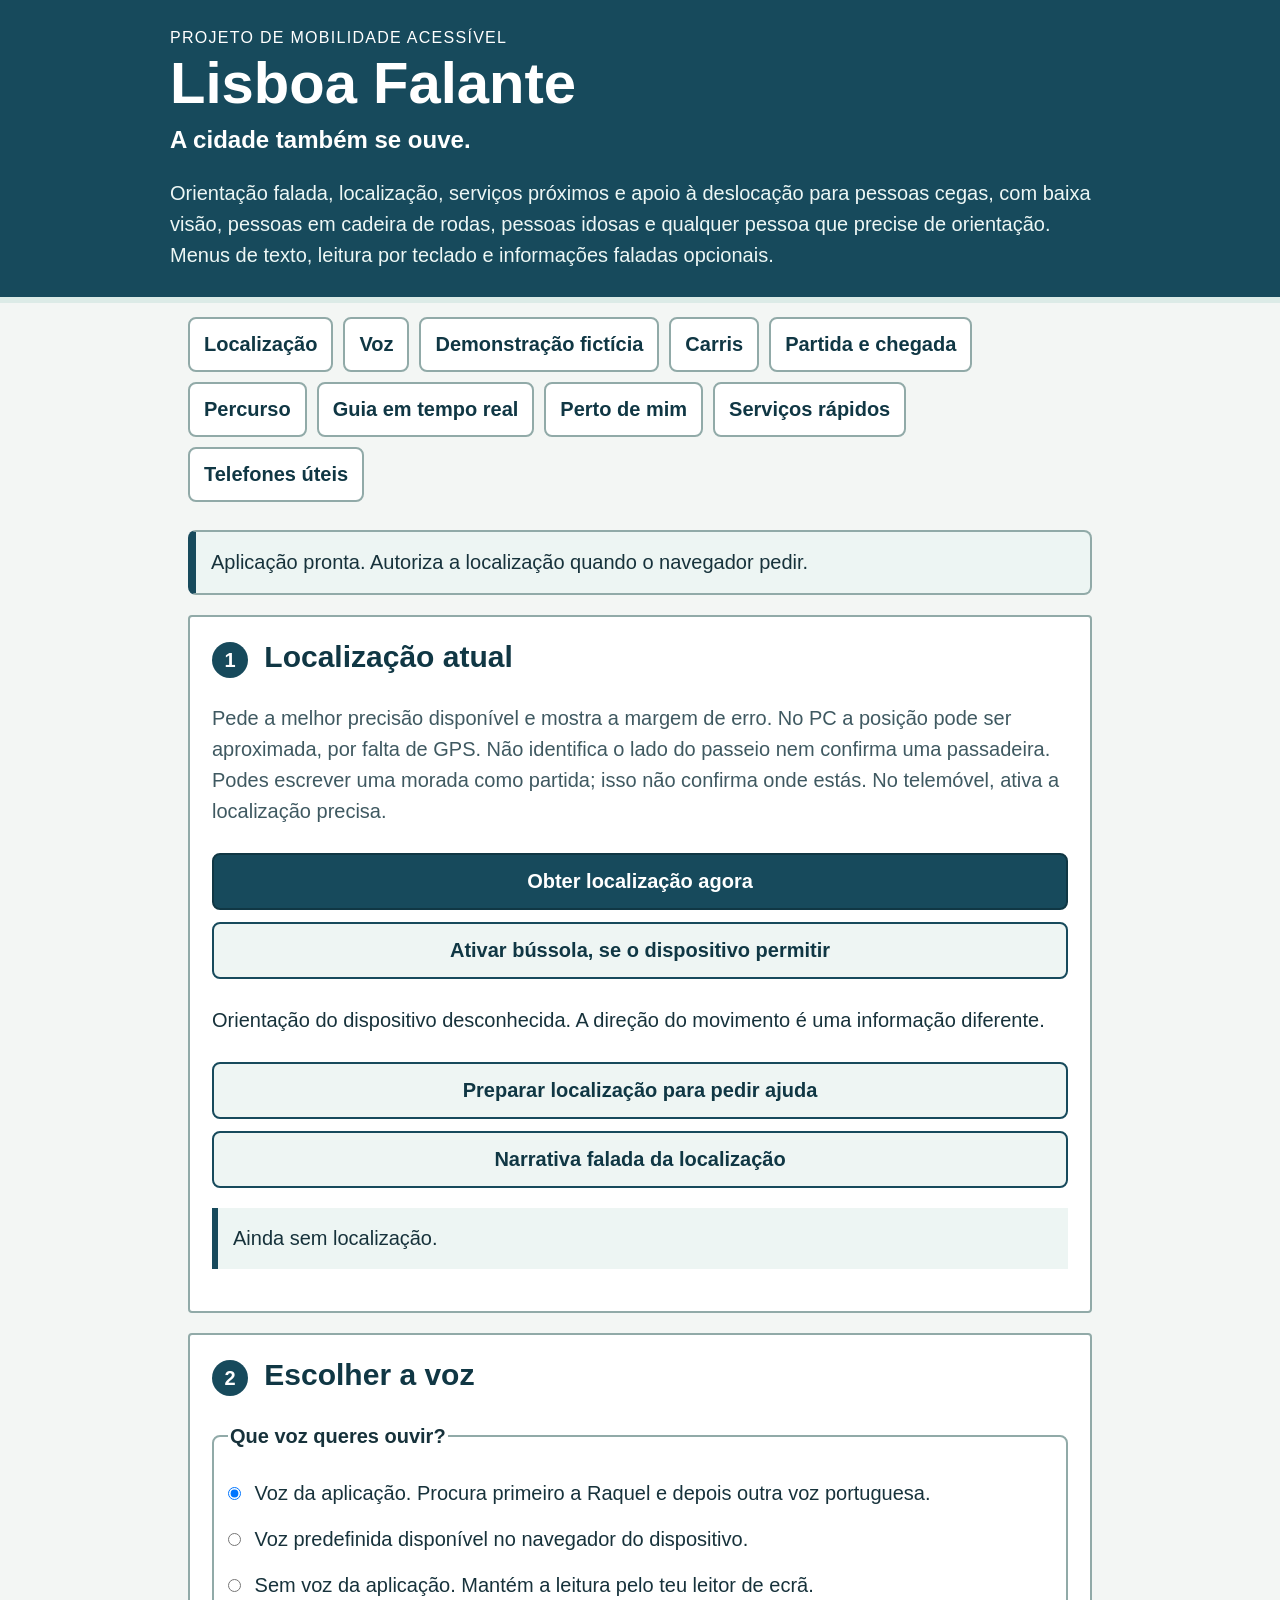
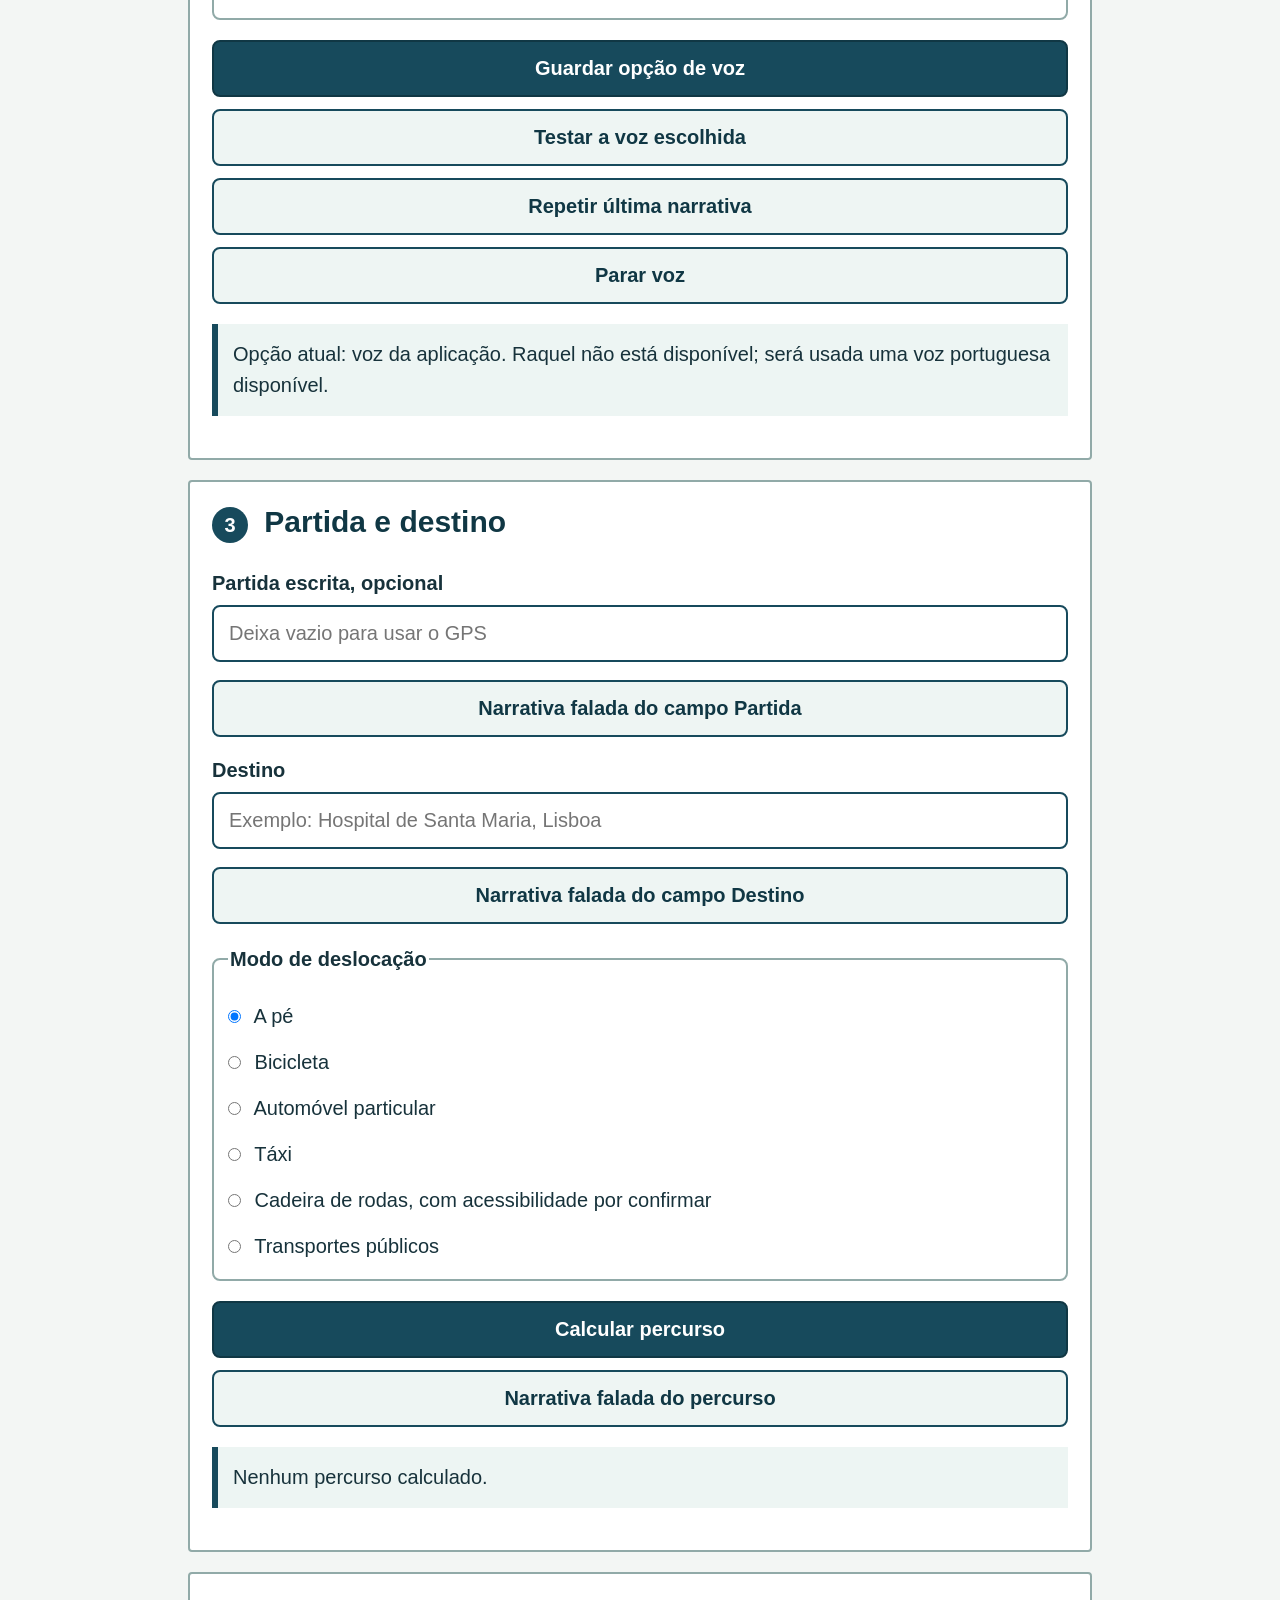
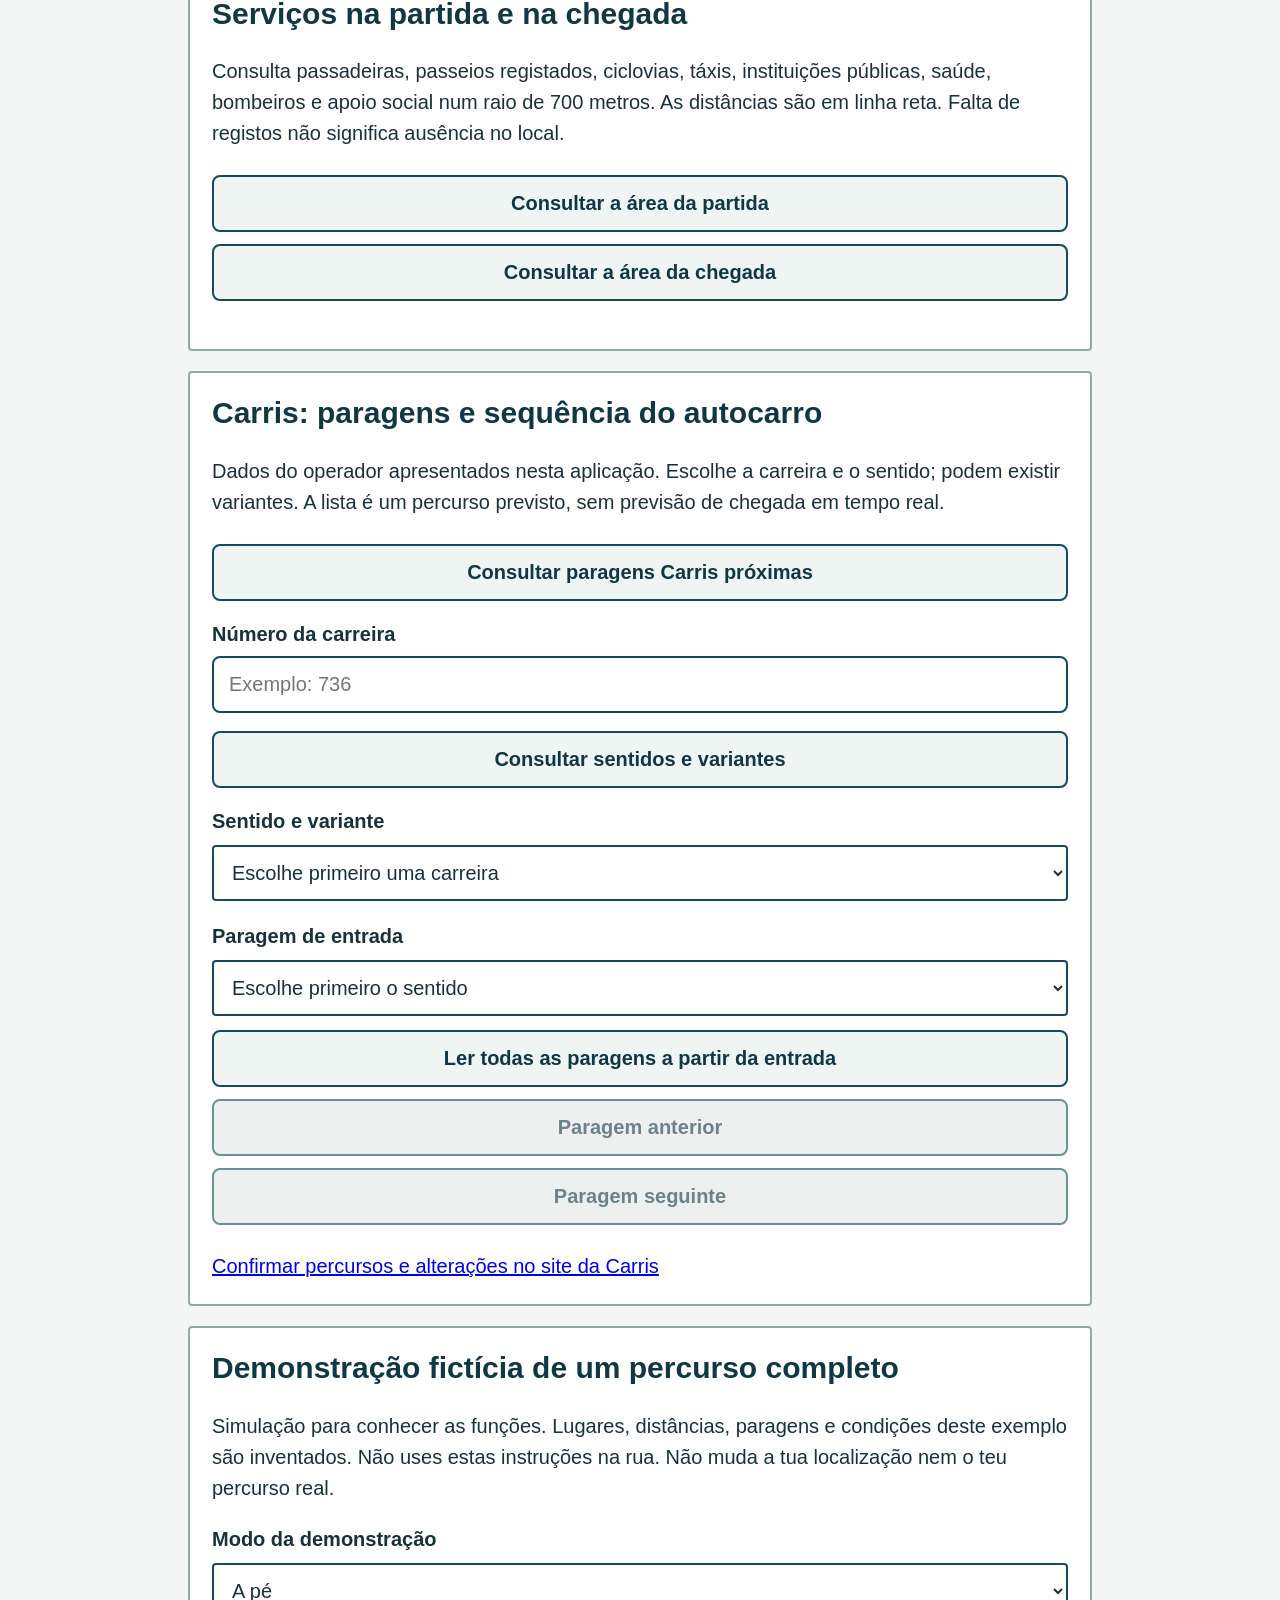
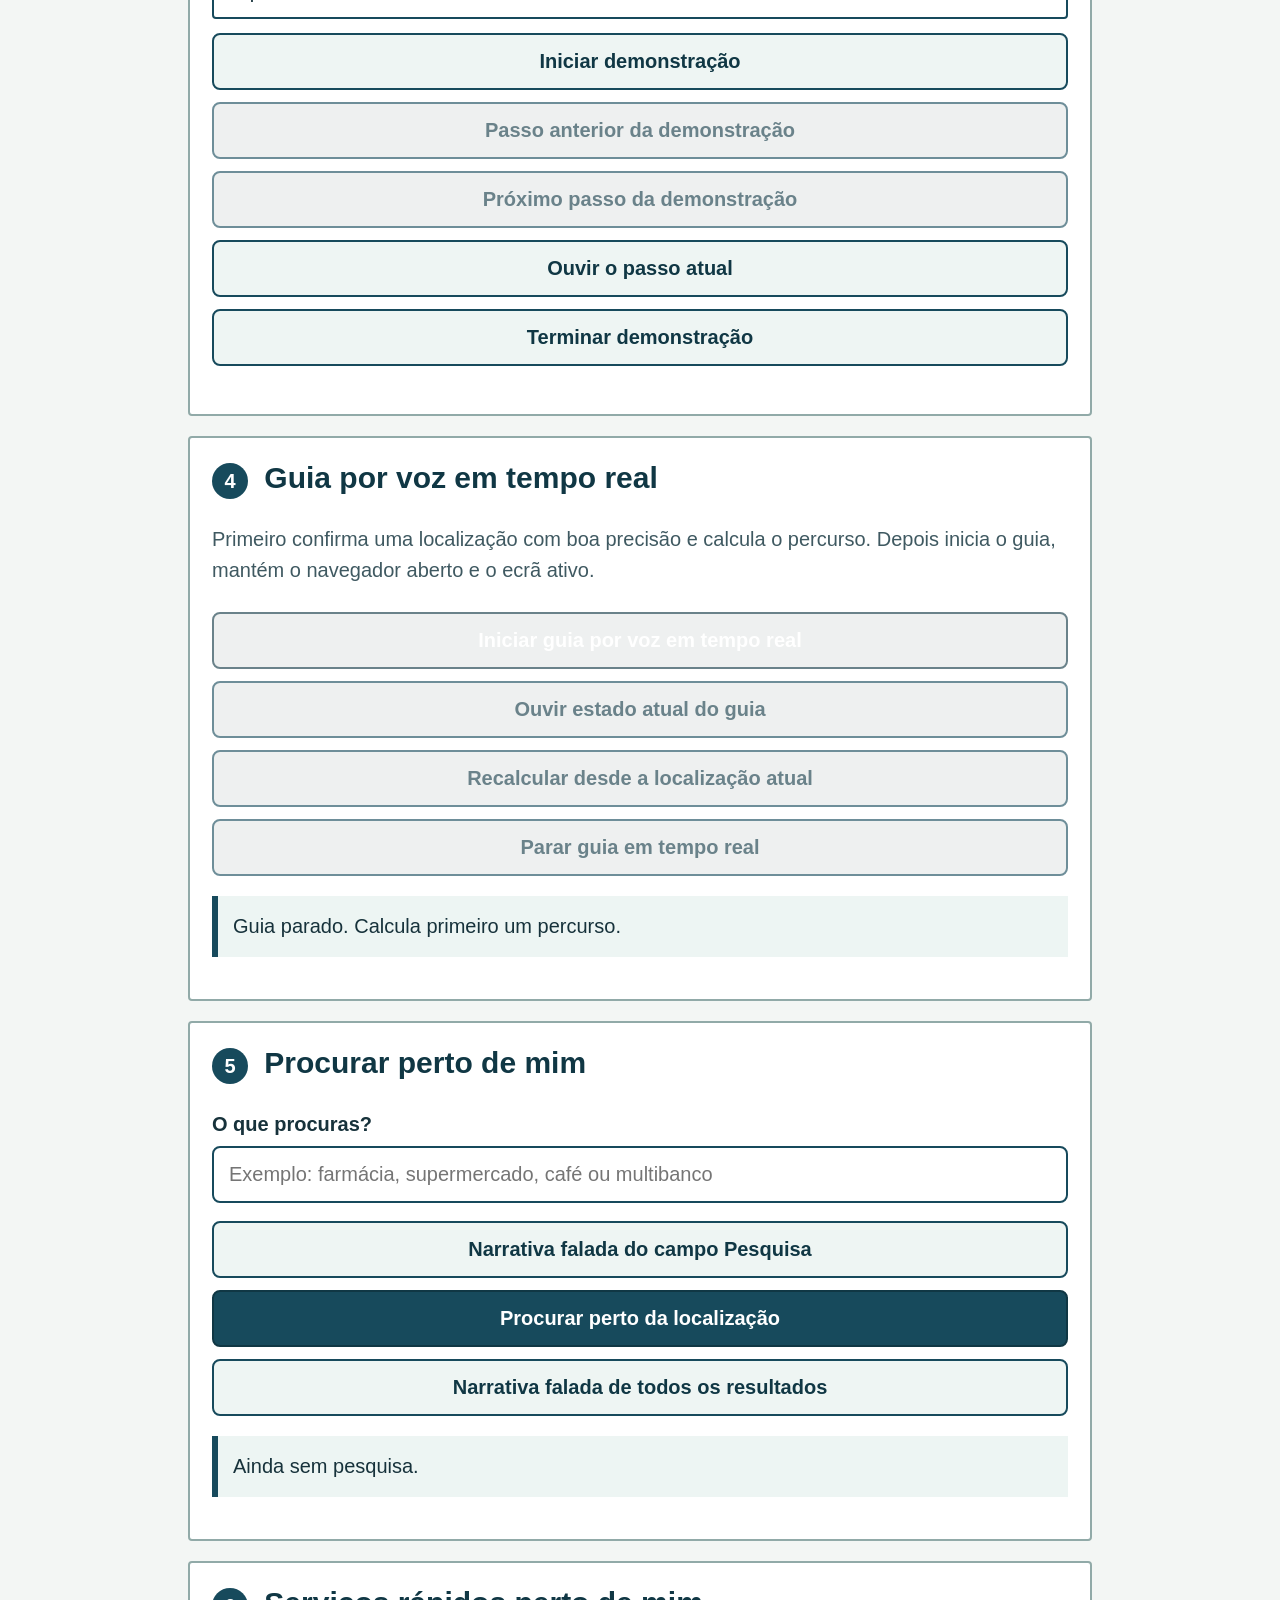
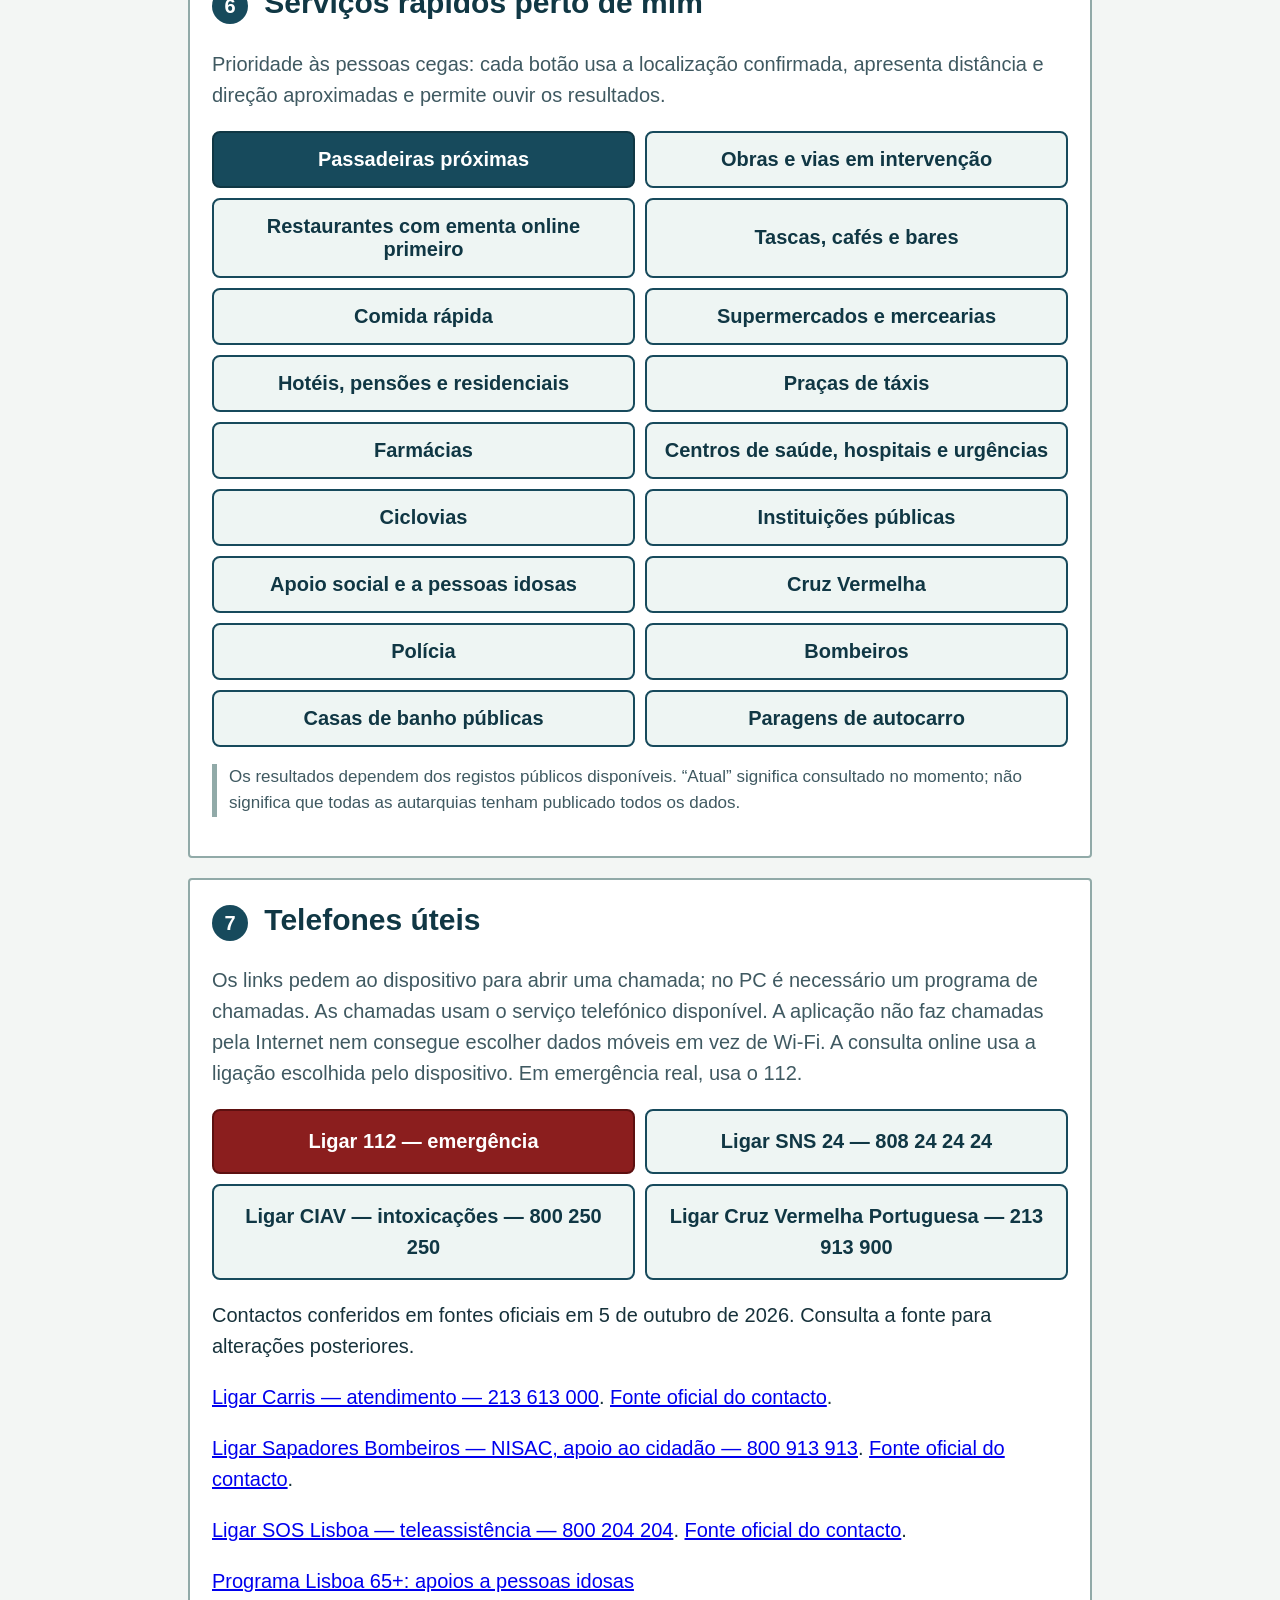
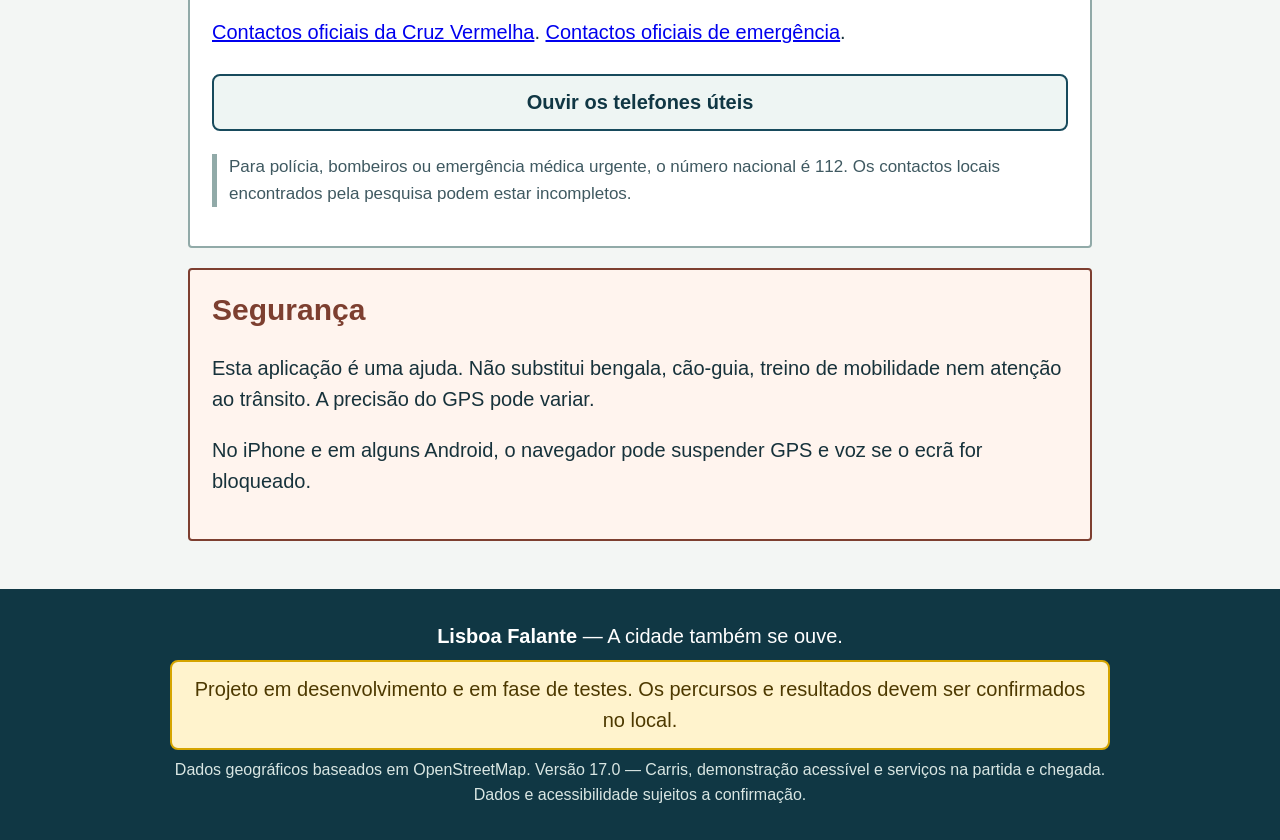
==== commit d5668007: "Atualizar Lisboa Falante 17.0: Carris, demonstração e orientação acessível" ====
--- a/index.html
+++ b/index.html
@@ -5,8 +5,8 @@
 <meta name="viewport" content="width=device-width,initial-scale=1">
 <meta name="theme-color" content="#174a5c">
 <meta name="description" content="Lisboa Falante: orientação acessível por GPS, pesquisa de serviços próximos, percursos narrados e guia por voz em tempo real.">
-<title>Lisboa Falante — A cidade também se ouve — versão 16.4</title>
-<link rel="stylesheet" href="style.css?v=16.4">
+<title>Lisboa Falante — A cidade também se ouve — versão 17.0</title>
+<link rel="stylesheet" href="style.css?v=17.0">
 </head>
 <body>
 <a class="skip" href="#principal">Saltar para o conteúdo principal</a>
@@ -19,12 +19,12 @@
       <p class="lema">A cidade também se ouve.</p>
     </div>
   </div>
-  <p class="apresentacao">Orientação falada, localização, serviços próximos e apoio à deslocação para pessoas cegas, com baixa visão e para qualquer pessoa que precise de instruções claras.</p>
+  <p class="apresentacao">Orientação falada, localização, serviços próximos e apoio à deslocação para pessoas cegas, com baixa visão, pessoas em cadeira de rodas, pessoas idosas e qualquer pessoa que precise de orientação. Menus de texto, leitura por teclado e informações faladas opcionais.</p>
 </header>
 
 <nav class="atalhos" aria-label="Atalhos principais">
   <a href="#localizacao">Localização</a>
-  <a href="#voz">Voz</a>
+  <a href="#voz">Voz</a><a href="#demonstracao">Demonstração fictícia</a><a href="#carris">Carris</a><a href="#envolvente">Partida e chegada</a>
   <a href="#percurso">Percurso</a>
   <a href="#guia">Guia em tempo real</a>
   <a href="#proximidade">Perto de mim</a>
@@ -32,15 +32,16 @@
   <a href="#telefones">Telefones úteis</a>
 </nav>
 
-<main id="principal">
-<p id="estado-geral" class="estado destaque-estado" role="status" aria-live="assertive">Aplicação pronta. Autoriza a localização quando o navegador pedir.</p>
+<main id="principal" tabindex="-1">
+<p id="estado-geral" class="estado destaque-estado" role="status" aria-live="polite">Aplicação pronta. Autoriza a localização quando o navegador pedir.</p>
 
 <section id="localizacao" aria-labelledby="titulo-localizacao">
 <h2 id="titulo-localizacao"><span class="numero">1</span> Localização atual</h2>
-<p class="ajuda">Usa o GPS real do dispositivo. A aplicação espera até 90 segundos, rejeita localizações aproximadas da rede e nunca usa leituras com erro superior a 60 metros. No iPhone ativa Localização exata; no Android ativa localização precisa.</p>
+<p class="ajuda">Pede a melhor precisão disponível e mostra a margem de erro. No PC a posição pode ser aproximada, por falta de GPS. Não identifica o lado do passeio nem confirma uma passadeira. Podes escrever uma morada como partida; isso não confirma onde estás. No telemóvel, ativa a localização precisa.</p>
 <button id="obter-localizacao" class="principal">Obter localização agora</button>
+<button id="ativar-bussola">Ativar bússola, se o dispositivo permitir</button><p id="estado-bussola" role="status">Orientação do dispositivo desconhecida. A direção do movimento é uma informação diferente.</p><button id="partilhar-posicao">Preparar localização para pedir ajuda</button><div id="pedido-ajuda" tabindex="-1"></div>
 <button id="ouvir-localizacao">Narrativa falada da localização</button>
-<p id="estado-gps" class="estado" role="status" aria-live="assertive">Ainda sem localização.</p>
+<p id="estado-gps" class="estado" role="status" aria-live="polite">Ainda sem localização.</p>
 </section>
 
 <section id="voz" aria-labelledby="titulo-voz">
@@ -48,7 +49,8 @@
 <fieldset>
 <legend>Que voz queres ouvir?</legend>
 <label><input type="radio" name="tipo-voz" value="aplicacao" checked> Voz da aplicação. Procura primeiro a Raquel e depois outra voz portuguesa.</label>
-<label><input type="radio" name="tipo-voz" value="dispositivo"> Voz do dispositivo. Usa a voz predefinida do iPhone, Android ou computador.</label>
+<label><input type="radio" name="tipo-voz" value="dispositivo"> Voz predefinida disponível no navegador do dispositivo.</label>
+<label><input type="radio" name="tipo-voz" value="nenhuma"> Sem voz da aplicação. Mantém a leitura pelo teu leitor de ecrã.</label>
 </fieldset>
 <button id="guardar-voz" class="principal">Guardar opção de voz</button>
 <button id="testar-voz">Testar a voz escolhida</button>
@@ -70,7 +72,10 @@
 <fieldset><legend>Modo de deslocação</legend>
 <label><input type="radio" name="modo" value="pedestrian" checked> A pé</label>
 <label><input type="radio" name="modo" value="bicycle"> Bicicleta</label>
-<label><input type="radio" name="modo" value="auto"> Automóvel ou táxi</label>
+<label><input type="radio" name="modo" value="auto"> Automóvel particular</label>
+<label><input type="radio" name="modo" value="taxi"> Táxi</label>
+<label><input type="radio" name="modo" value="wheelchair"> Cadeira de rodas, com acessibilidade por confirmar</label>
+<label><input type="radio" name="modo" value="transit"> Transportes públicos</label>
 </fieldset>
 <button id="calcular" class="principal">Calcular percurso</button>
 <button id="ouvir-percurso">Narrativa falada do percurso</button>
@@ -78,6 +83,32 @@
 <div id="resultado-percurso" class="resultado" tabindex="-1"></div>
 </section>
 
+<section id="envolvente" aria-labelledby="titulo-envolvente">
+<h2 id="titulo-envolvente">Serviços na partida e na chegada</h2>
+<p>Consulta passadeiras, passeios registados, ciclovias, táxis, instituições públicas, saúde, bombeiros e apoio social num raio de 700 metros. As distâncias são em linha reta. Falta de registos não significa ausência no local.</p>
+<button id="envolvente-partida">Consultar a área da partida</button><button id="envolvente-chegada">Consultar a área da chegada</button>
+<p id="estado-envolvente" role="status"></p><div id="resultado-envolvente" tabindex="-1"></div>
+</section>
+<section id="carris" aria-labelledby="titulo-carris">
+<h2 id="titulo-carris">Carris: paragens e sequência do autocarro</h2>
+<p>Dados do operador apresentados nesta aplicação. Escolhe a carreira e o sentido; podem existir variantes. A lista é um percurso previsto, sem previsão de chegada em tempo real.</p>
+<button id="carris-proximas">Consultar paragens Carris próximas</button>
+<label for="carreira-carris">Número da carreira</label><input id="carreira-carris" inputmode="text" placeholder="Exemplo: 736">
+<button id="carregar-carreira">Consultar sentidos e variantes</button>
+<label for="sentido-carris">Sentido e variante</label><select id="sentido-carris"><option value="">Escolhe primeiro uma carreira</option></select>
+<label for="embarque-carris">Paragem de entrada</label><select id="embarque-carris"><option value="">Escolhe primeiro o sentido</option></select>
+<button id="mostrar-paragens">Ler todas as paragens a partir da entrada</button>
+<button id="carris-anterior" disabled>Paragem anterior</button><button id="carris-seguinte" disabled>Paragem seguinte</button>
+<p id="estado-carris" role="status"></p><div id="resultado-carris" tabindex="-1"></div>
+<a href="https://www.carris.pt/viaje/carreiras/">Confirmar percursos e alterações no site da Carris</a>
+</section>
+<section id="demonstracao" aria-labelledby="titulo-demonstracao">
+<h2 id="titulo-demonstracao">Demonstração fictícia de um percurso completo</h2>
+<p>Simulação para conhecer as funções. Lugares, distâncias, paragens e condições deste exemplo são inventados. Não uses estas instruções na rua. Não muda a tua localização nem o teu percurso real.</p>
+<label for="modo-demo">Modo da demonstração</label><select id="modo-demo"><option value="pedestrian">A pé</option><option value="transit">Autocarro</option><option value="wheelchair">Cadeira de rodas</option><option value="taxi">Táxi</option><option value="auto">Automóvel particular</option><option value="bicycle">Bicicleta</option></select>
+<button id="iniciar-demo">Iniciar demonstração</button><button id="demo-anterior" disabled>Passo anterior da demonstração</button><button id="demo-seguinte" disabled>Próximo passo da demonstração</button><button id="ouvir-demo">Ouvir o passo atual</button><button id="terminar-demo">Terminar demonstração</button>
+<p id="estado-demo" role="status"></p><div id="resultado-demo" tabindex="-1"></div>
+</section>
 <section id="guia" aria-labelledby="titulo-guia">
 <h2 id="titulo-guia"><span class="numero">4</span> Guia por voz em tempo real</h2>
 <p class="ajuda">Primeiro confirma uma localização com boa precisão e calcula o percurso. Depois inicia o guia, mantém o navegador aberto e o ecrã ativo.</p>
@@ -85,7 +116,7 @@
 <button id="estado-guia-falado" disabled>Ouvir estado atual do guia</button>
 <button id="recalcular-guia" disabled>Recalcular desde a localização atual</button>
 <button id="parar-guia" disabled>Parar guia em tempo real</button>
-<p id="estado-guia" class="estado" role="status" aria-live="assertive">Guia parado. Calcula primeiro um percurso.</p>
+<p id="estado-guia" class="estado" role="status" aria-live="polite">Guia parado. Calcula primeiro um percurso.</p>
 </section>
 
 <section id="proximidade" aria-labelledby="titulo-proximidade">
@@ -114,6 +145,7 @@
 <button type="button" class="pesquisa-rapida" data-query="praças de táxis">Praças de táxis</button>
 <button type="button" class="pesquisa-rapida" data-query="farmácias">Farmácias</button>
 <button type="button" class="pesquisa-rapida" data-query="centros de saúde hospitais urgências">Centros de saúde, hospitais e urgências</button>
+<button type="button" class="pesquisa-rapida" data-query="ciclovias">Ciclovias</button><button type="button" class="pesquisa-rapida" data-query="instituições públicas">Instituições públicas</button><button type="button" class="pesquisa-rapida" data-query="apoio social">Apoio social e a pessoas idosas</button><button type="button" class="pesquisa-rapida" data-query="Cruz Vermelha">Cruz Vermelha</button>
 <button type="button" class="pesquisa-rapida" data-query="polícia">Polícia</button>
 <button type="button" class="pesquisa-rapida" data-query="bombeiros">Bombeiros</button>
 <button type="button" class="pesquisa-rapida" data-query="casas de banho públicas">Casas de banho públicas</button>
@@ -124,13 +156,14 @@
 
 <section id="telefones" aria-labelledby="titulo-telefones">
 <h2 id="titulo-telefones"><span class="numero">7</span> Telefones úteis</h2>
-<p class="ajuda">Os botões abrem a chamada no telemóvel. Em emergência real, usa o 112.</p>
+<p class="ajuda">Os links pedem ao dispositivo para abrir uma chamada; no PC é necessário um programa de chamadas. As chamadas usam o serviço telefónico disponível. A aplicação não faz chamadas pela Internet nem consegue escolher dados móveis em vez de Wi-Fi. A consulta online usa a ligação escolhida pelo dispositivo. Em emergência real, usa o 112.</p>
 <div class="grade-botoes">
 <a class="ligacao emergencia" href="tel:112">Ligar 112 — emergência</a>
 <a class="ligacao" href="tel:808242424">Ligar SNS 24 — 808 24 24 24</a>
 <a class="ligacao" href="tel:800250250">Ligar CIAV — intoxicações — 800 250 250</a>
 <a class="ligacao" href="tel:213913900">Ligar Cruz Vermelha Portuguesa — 213 913 900</a>
 </div>
+<p>Contactos conferidos em fontes oficiais em 5 de outubro de 2026. Consulta a fonte para alterações posteriores.</p><div id="contactos-adicionais"></div>
 <button id="ouvir-telefones">Ouvir os telefones úteis</button>
 <p class="nota-dados">Para polícia, bombeiros ou emergência médica urgente, o número nacional é 112. Os contactos locais encontrados pela pesquisa podem estar incompletos.</p>
 </section>
@@ -147,8 +180,9 @@
 <footer>
   <p><strong>Lisboa Falante</strong> — A cidade também se ouve.</p>
   <p class="desenvolvimento" role="note">Projeto em desenvolvimento e em fase de testes. Os percursos e resultados devem ser confirmados no local.</p>
-  <p class="creditos">Dados geográficos baseados em OpenStreetMap. Versão 16.4 — cobertura reforçada de saúde e restauração, com fontes municipais e ementas online quando publicadas.</p>
+  <p class="creditos">Dados geográficos baseados em OpenStreetMap. Versão 17.0 — Carris, demonstração acessível e serviços na partida e chegada. Dados e acessibilidade sujeitos a confirmação.</p>
 </footer>
-<script src="app.js?v=16.4"></script>
+<script src="config.js"></script>
+<script src="app.js?v=17.0"></script>
 </body>
 </html>
--- a/style.css
+++ b/style.css
@@ -1,3 +1,5 @@
 :root{--fundo:#f3f6f4;--superficie:#fff;--texto:#17323b;--texto-suave:#3f5961;--primaria:#174a5c;--primaria-escura:#103744;--secundaria:#dcebe7;--borda:#91aaa8;--foco:#e6a700;--estado:#edf5f3;--alerta:#7d3f30;--alerta-fundo:#fff4ee}*{box-sizing:border-box}html{scroll-behavior:smooth}body{margin:0;font-family:Arial,"Helvetica Neue",sans-serif;background:var(--fundo);color:var(--texto);font-size:20px;line-height:1.55}.skip{position:absolute;left:-9999px}.skip:focus{left:12px;top:12px;background:#fff;color:#000;padding:14px;z-index:100;border:3px solid var(--foco)}.topo-institucional{background:var(--primaria);color:#fff;padding:26px max(20px,calc((100% - 940px)/2));border-bottom:6px solid var(--secundaria)}.marca{display:flex;gap:18px;align-items:center}.simbolo{display:flex;align-items:center;justify-content:center;min-width:78px;height:78px;border:3px solid #fff;border-radius:16px;font-size:28px;font-weight:800;letter-spacing:1px}.designacao{margin:0 0 2px;font-size:16px;text-transform:uppercase;letter-spacing:.08em}.topo-institucional h1{margin:0;font-size:clamp(36px,6vw,58px);line-height:1.05}.lema{margin:7px 0 0;font-size:24px;font-weight:700}.apresentacao{max-width:940px;margin:20px 0 0;color:#edf7f5}.atalhos{max-width:940px;margin:0 auto;padding:14px 18px;display:flex;flex-wrap:wrap;gap:10px}.atalhos a{background:var(--superficie);color:var(--primaria-escura);border:2px solid var(--borda);border-radius:8px;padding:10px 14px;font-weight:700;text-decoration:none}.atalhos a:focus,.atalhos a:hover{background:var(--secundaria);text-decoration:underline}main{max-width:940px;margin:auto;padding:0 18px 28px}section{background:var(--superficie);border:2px solid var(--borda);border-radius:14px;padding:22px;margin:20px 0;box-shadow:0 3px 10px rgba(16,55,68,.08)}h1,h2{line-height:1.2}h2{color:var(--primaria-escura);margin-top:0}.numero{display:inline-flex;align-items:center;justify-content:center;width:36px;height:36px;border-radius:50%;background:var(--primaria);color:#fff;font-size:20px;margin-right:8px}.ajuda{color:var(--texto-suave)}label,legend{font-weight:700;display:block;margin-top:12px}input{width:100%;font-size:20px;padding:15px;border:2px solid var(--primaria);border-radius:8px;margin:6px 0 12px;background:#fff;color:var(--texto)}button{width:100%;font-size:20px;font-weight:700;padding:15px;margin:6px 0;border:2px solid var(--primaria);border-radius:8px;background:#eef5f3;color:var(--primaria-escura);cursor:pointer}button:hover{background:var(--secundaria)}button:disabled{cursor:not-allowed;opacity:.62;background:#e5e8e7}.principal{background:var(--primaria);color:#fff;border-color:var(--primaria-escura)}.principal:hover{background:var(--primaria-escura)}.estado,.resultado{border-left:6px solid var(--primaria);background:var(--estado);padding:15px;margin-top:14px}.destaque-estado{border:2px solid var(--borda);border-left:8px solid var(--primaria);border-radius:8px}.resultado:empty{display:none}.resultado article{border-top:1px solid var(--borda);padding:14px 0}.aviso{border-color:var(--alerta);background:var(--alerta-fundo)}.aviso h2{color:var(--alerta)}button:focus,input:focus,summary:focus,a:focus{outline:4px solid var(--foco);outline-offset:3px}fieldset{margin:14px 0;padding:14px;border:2px solid var(--borda);border-radius:8px}fieldset label{font-weight:400}fieldset input{width:auto;margin-right:8px}.diagnostico-oculto{display:none}footer{background:var(--primaria-escura);color:#fff;text-align:center;padding:24px 18px}footer p{max-width:940px;margin:8px auto}.desenvolvimento{background:#fff3cd;color:#4d3900;border:2px solid #d5a400;border-radius:8px;padding:12px}.creditos{font-size:16px;color:#d9e6e3}@media(max-width:600px){body{font-size:18px}.topo-institucional{padding:22px 16px}.marca{align-items:flex-start}.simbolo{min-width:62px;height:62px;font-size:22px}.lema{font-size:21px}.atalhos{display:block}.atalhos a{display:block;margin:7px 0}button,input{font-size:18px}section{padding:17px}}
 
 .grade-botoes{display:grid;grid-template-columns:repeat(2,minmax(0,1fr));gap:10px}.grade-botoes button{margin:0}.ligacao{display:block;padding:15px;border:2px solid var(--primaria);border-radius:8px;background:#eef5f3;color:var(--primaria-escura);font-weight:700;text-decoration:none;text-align:center}.ligacao:hover,.ligacao:focus{background:var(--secundaria);text-decoration:underline}.ligacao.emergencia{background:#8b1e1e;color:#fff;border-color:#5d1010}.nota-dados{font-size:17px;color:var(--texto-suave);border-left:5px solid var(--borda);padding-left:12px}.telefone-resultado{display:inline-block;margin-top:8px;font-weight:700}@media(max-width:600px){.grade-botoes{grid-template-columns:1fr}}
+
+select,textarea{width:100%;font:inherit;padding:14px;margin:8px 0;border:2px solid var(--primaria);background:#fff;color:var(--texto);border-radius:4px}select:focus,textarea:focus,[tabindex="-1"]:focus{outline:4px solid var(--foco);outline-offset:3px}.simbolo{display:none}section{box-shadow:none;border-radius:4px}html{scroll-behavior:auto}a{overflow-wrap:anywhere}@media(prefers-reduced-motion:reduce){*{scroll-behavior:auto!important}}
